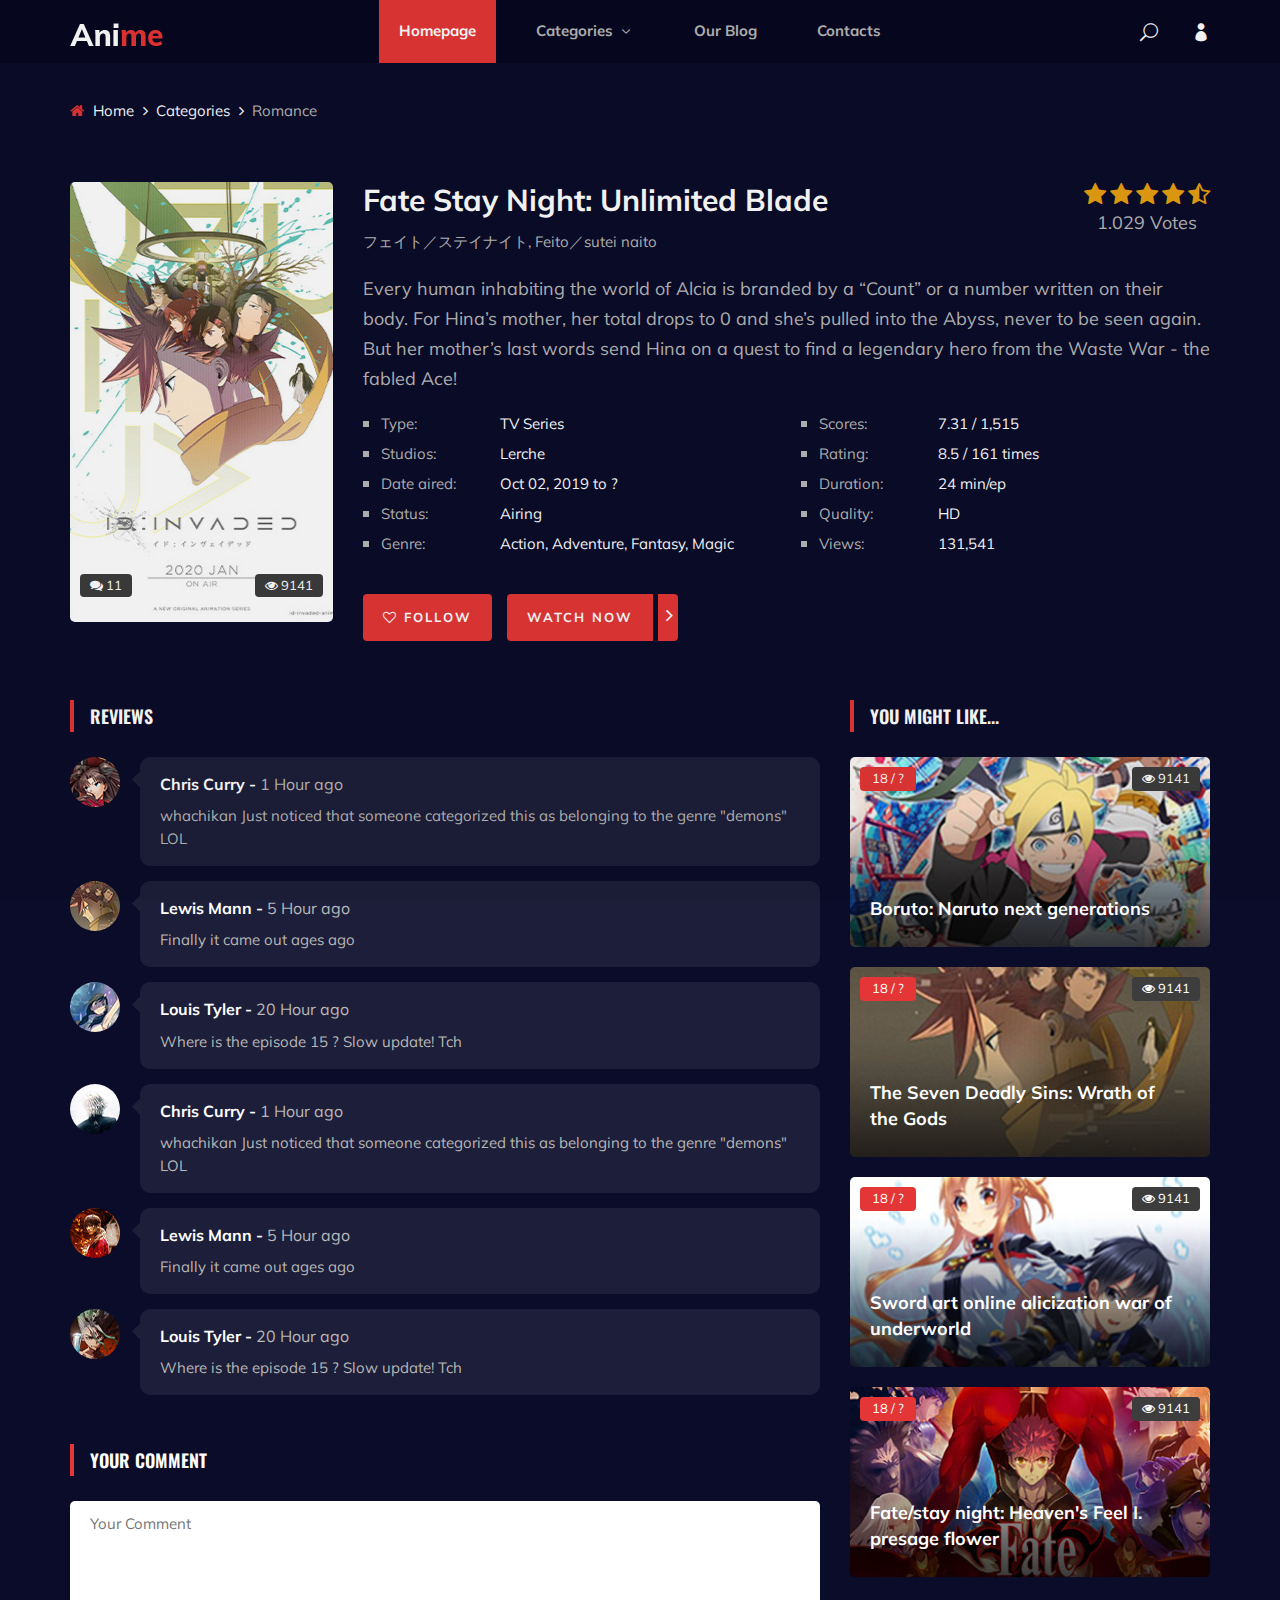
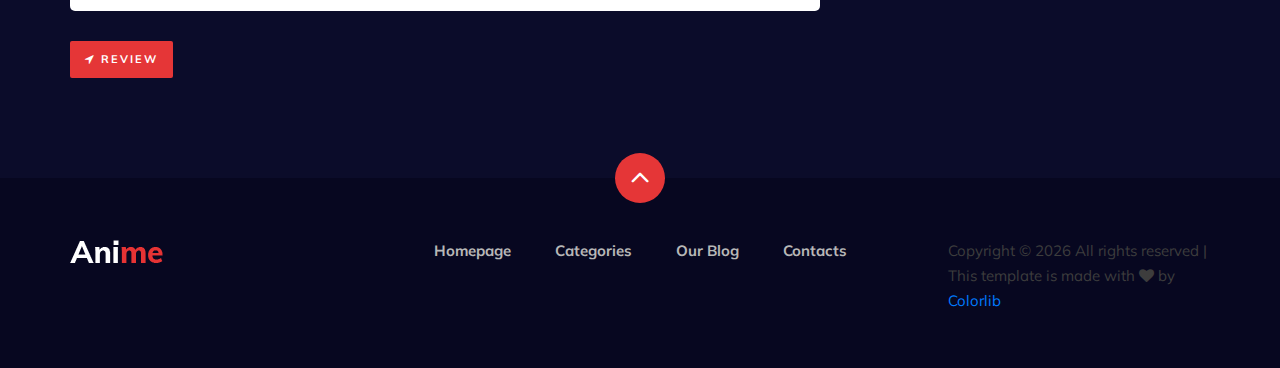
==== anime-details.html @ e6ffcf20 "init" ====
<!DOCTYPE html>
<html lang="fr - FR">

<head>
    <meta charset="UTF-8">
    <meta name="description" content="Anime Template">
    <meta name="keywords" content="Anime, unica, creative, html">
    <meta name="viewport" content="width=device-width, initial-scale=1.0">
    <meta http-equiv="X-UA-Compatible" content="ie=edge">
    <title>Anime | Template</title>

    <!-- Google Font -->
    <link href="https://fonts.googleapis.com/css2?family=Oswald:wght@300;400;500;600;700&display=swap" rel="stylesheet">
    <link href="https://fonts.googleapis.com/css2?family=Mulish:wght@300;400;500;600;700;800;900&display=swap" rel="stylesheet">

    <!-- Css Styles -->
    <link rel="stylesheet" href="css/bootstrap.min.css" type="text/css">
    <link rel="stylesheet" href="css/font-awesome.min.css" type="text/css">
    <link rel="stylesheet" href="css/elegant-icons.css" type="text/css">
    <link rel="stylesheet" href="css/plyr.css" type="text/css">
    <link rel="stylesheet" href="css/nice-select.css" type="text/css">
    <link rel="stylesheet" href="css/owl.carousel.min.css" type="text/css">
    <link rel="stylesheet" href="css/slicknav.min.css" type="text/css">
    <link rel="stylesheet" href="css/style.css" type="text/css">
</head>

<body>
    <!-- Page Preloder -->
    <div id="preloder">
        <div class="loader"></div>
    </div>

    <!-- Header Section Begin -->
    <header class="header">
        <div class="container">
            <div class="row">
                <div class="col-lg-2">
                    <div class="header__logo">
                        <a href="./index.html">
                            <img src="img/logo.png" alt="">
                        </a>
                    </div>
                </div>
                <div class="col-lg-8">
                    <div class="header__nav">
                        <nav class="header__menu mobile-menu">
                            <ul>
                                <li class="active"><a href="./index.html">Homepage</a></li>
                                <li><a href="./categories.html">Categories <span class="arrow_carrot-down"></span></a>
                                    <ul class="dropdown">
                                        <li><a href="./categories.html">Categories</a></li>
                                        <li><a href="./anime-details.html">Anime Details</a></li>
                                        <li><a href="./anime-watching.html">Anime Watching</a></li>
                                        <li><a href="./blog-details.html">Blog Details</a></li>
                                        <li><a href="./signup.html">Sign Up</a></li>
                                        <li><a href="./login.html">Login</a></li>
                                    </ul>
                                </li>
                                <li><a href="./blog.html">Our Blog</a></li>
                                <li><a href="#">Contacts</a></li>
                            </ul>
                        </nav>
                    </div>
                </div>
                <div class="col-lg-2">
                    <div class="header__right">
                        <a href="#" class="search-switch"><span class="icon_search"></span></a>
                        <a href="./login.html"><span class="icon_profile"></span></a>
                    </div>
                </div>
            </div>
            <div id="mobile-menu-wrap"></div>
        </div>
    </header>
    <!-- Header End -->

    <!-- Breadcrumb Begin -->
    <div class="breadcrumb-option">
        <div class="container">
            <div class="row">
                <div class="col-lg-12">
                    <div class="breadcrumb__links">
                        <a href="./index.html"><i class="fa fa-home"></i> Home</a>
                        <a href="./categories.html">Categories</a>
                        <span>Romance</span>
                    </div>
                </div>
            </div>
        </div>
    </div>
    <!-- Breadcrumb End -->

    <!-- Anime Section Begin -->
    <section class="anime-details spad">
        <div class="container">
            <div class="anime__details__content">
                <div class="row">
                    <div class="col-lg-3">
                        <div class="anime__details__pic set-bg" data-setbg="img/anime/details-pic.jpg">
                            <div class="comment"><i class="fa fa-comments"></i> 11</div>
                            <div class="view"><i class="fa fa-eye"></i> 9141</div>
                        </div>
                    </div>
                    <div class="col-lg-9">
                        <div class="anime__details__text">
                            <div class="anime__details__title">
                                <h3>Fate Stay Night: Unlimited Blade</h3>
                                <span>フェイト／ステイナイト, Feito／sutei naito</span>
                            </div>
                            <div class="anime__details__rating">
                                <div class="rating">
                                    <a href="#"><i class="fa fa-star"></i></a>
                                    <a href="#"><i class="fa fa-star"></i></a>
                                    <a href="#"><i class="fa fa-star"></i></a>
                                    <a href="#"><i class="fa fa-star"></i></a>
                                    <a href="#"><i class="fa fa-star-half-o"></i></a>
                                </div>
                                <span>1.029 Votes</span>
                            </div>
                            <p>Every human inhabiting the world of Alcia is branded by a “Count” or a number written on their body. For Hina’s mother, her total drops to 0 and she’s pulled into the Abyss, never to be seen again. But her mother’s last words
                                send Hina on a quest to find a legendary hero from the Waste War - the fabled Ace!</p>
                            <div class="anime__details__widget">
                                <div class="row">
                                    <div class="col-lg-6 col-md-6">
                                        <ul>
                                            <li><span>Type:</span> TV Series</li>
                                            <li><span>Studios:</span> Lerche</li>
                                            <li><span>Date aired:</span> Oct 02, 2019 to ?</li>
                                            <li><span>Status:</span> Airing</li>
                                            <li><span>Genre:</span> Action, Adventure, Fantasy, Magic</li>
                                        </ul>
                                    </div>
                                    <div class="col-lg-6 col-md-6">
                                        <ul>
                                            <li><span>Scores:</span> 7.31 / 1,515</li>
                                            <li><span>Rating:</span> 8.5 / 161 times</li>
                                            <li><span>Duration:</span> 24 min/ep</li>
                                            <li><span>Quality:</span> HD</li>
                                            <li><span>Views:</span> 131,541</li>
                                        </ul>
                                    </div>
                                </div>
                            </div>
                            <div class="anime__details__btn">
                                <a href="#" class="follow-btn"><i class="fa fa-heart-o"></i> Follow</a>
                                <a href="#" class="watch-btn"><span>Watch Now</span> <i
                                    class="fa fa-angle-right"></i></a>
                            </div>
                        </div>
                    </div>
                </div>
            </div>
            <div class="row">
                <div class="col-lg-8 col-md-8">
                    <div class="anime__details__review">
                        <div class="section-title">
                            <h5>Reviews</h5>
                        </div>
                        <div class="anime__review__item">
                            <div class="anime__review__item__pic">
                                <img src="img/anime/review-1.jpg" alt="">
                            </div>
                            <div class="anime__review__item__text">
                                <h6>Chris Curry - <span>1 Hour ago</span></h6>
                                <p>whachikan Just noticed that someone categorized this as belonging to the genre "demons" LOL</p>
                            </div>
                        </div>
                        <div class="anime__review__item">
                            <div class="anime__review__item__pic">
                                <img src="img/anime/review-2.jpg" alt="">
                            </div>
                            <div class="anime__review__item__text">
                                <h6>Lewis Mann - <span>5 Hour ago</span></h6>
                                <p>Finally it came out ages ago</p>
                            </div>
                        </div>
                        <div class="anime__review__item">
                            <div class="anime__review__item__pic">
                                <img src="img/anime/review-3.jpg" alt="">
                            </div>
                            <div class="anime__review__item__text">
                                <h6>Louis Tyler - <span>20 Hour ago</span></h6>
                                <p>Where is the episode 15 ? Slow update! Tch</p>
                            </div>
                        </div>
                        <div class="anime__review__item">
                            <div class="anime__review__item__pic">
                                <img src="img/anime/review-4.jpg" alt="">
                            </div>
                            <div class="anime__review__item__text">
                                <h6>Chris Curry - <span>1 Hour ago</span></h6>
                                <p>whachikan Just noticed that someone categorized this as belonging to the genre "demons" LOL</p>
                            </div>
                        </div>
                        <div class="anime__review__item">
                            <div class="anime__review__item__pic">
                                <img src="img/anime/review-5.jpg" alt="">
                            </div>
                            <div class="anime__review__item__text">
                                <h6>Lewis Mann - <span>5 Hour ago</span></h6>
                                <p>Finally it came out ages ago</p>
                            </div>
                        </div>
                        <div class="anime__review__item">
                            <div class="anime__review__item__pic">
                                <img src="img/anime/review-6.jpg" alt="">
                            </div>
                            <div class="anime__review__item__text">
                                <h6>Louis Tyler - <span>20 Hour ago</span></h6>
                                <p>Where is the episode 15 ? Slow update! Tch</p>
                            </div>
                        </div>
                    </div>
                    <div class="anime__details__form">
                        <div class="section-title">
                            <h5>Your Comment</h5>
                        </div>
                        <form action="#">
                            <textarea placeholder="Your Comment"></textarea>
                            <button type="submit"><i class="fa fa-location-arrow"></i> Review</button>
                        </form>
                    </div>
                </div>
                <div class="col-lg-4 col-md-4">
                    <div class="anime__details__sidebar">
                        <div class="section-title">
                            <h5>you might like...</h5>
                        </div>
                        <div class="product__sidebar__view__item set-bg" data-setbg="img/sidebar/tv-1.jpg">
                            <div class="ep">18 / ?</div>
                            <div class="view"><i class="fa fa-eye"></i> 9141</div>
                            <h5><a href="#">Boruto: Naruto next generations</a></h5>
                        </div>
                        <div class="product__sidebar__view__item set-bg" data-setbg="img/sidebar/tv-2.jpg">
                            <div class="ep">18 / ?</div>
                            <div class="view"><i class="fa fa-eye"></i> 9141</div>
                            <h5><a href="#">The Seven Deadly Sins: Wrath of the Gods</a></h5>
                        </div>
                        <div class="product__sidebar__view__item set-bg" data-setbg="img/sidebar/tv-3.jpg">
                            <div class="ep">18 / ?</div>
                            <div class="view"><i class="fa fa-eye"></i> 9141</div>
                            <h5><a href="#">Sword art online alicization war of underworld</a></h5>
                        </div>
                        <div class="product__sidebar__view__item set-bg" data-setbg="img/sidebar/tv-4.jpg">
                            <div class="ep">18 / ?</div>
                            <div class="view"><i class="fa fa-eye"></i> 9141</div>
                            <h5><a href="#">Fate/stay night: Heaven's Feel I. presage flower</a></h5>
                        </div>
                    </div>
                </div>
            </div>
        </div>
    </section>
    <!-- Anime Section End -->

    <!-- Footer Section Begin -->
    <footer class="footer">
        <div class="page-up">
            <a href="#" id="scrollToTopButton"><span class="arrow_carrot-up"></span></a>
        </div>
        <div class="container">
            <div class="row">
                <div class="col-lg-3">
                    <div class="footer__logo">
                        <a href="./index.html"><img src="img/logo.png" alt=""></a>
                    </div>
                </div>
                <div class="col-lg-6">
                    <div class="footer__nav">
                        <ul>
                            <li class="active"><a href="./index.html">Homepage</a></li>
                            <li><a href="./categories.html">Categories</a></li>
                            <li><a href="./blog.html">Our Blog</a></li>
                            <li><a href="#">Contacts</a></li>
                        </ul>
                    </div>
                </div>
                <div class="col-lg-3">
                    <p>
                        <!-- Link back to Colorlib can't be removed. Template is licensed under CC BY 3.0. -->
                        Copyright &copy;
                        <script>
                            document.write(new Date().getFullYear());
                        </script> All rights reserved | This template is made with <i class="fa fa-heart" aria-hidden="true"></i> by <a href="https://colorlib.com" target="_blank">Colorlib</a>
                        <!-- Link back to Colorlib can't be removed. Template is licensed under CC BY 3.0. -->
                    </p>

                </div>
            </div>
        </div>
    </footer>
    <!-- Footer Section End -->

    <!-- Search model Begin -->
    <div class="search-model">
        <div class="h-100 d-flex align-items-center justify-content-center">
            <div class="search-close-switch"><i class="icon_close"></i></div>
            <form class="search-model-form">
                <input type="text" id="search-input" placeholder="Search here.....">
            </form>
        </div>
    </div>
    <!-- Search model end -->

    <!-- Js Plugins -->
    <script src="js/jquery-3.3.1.min.js"></script>
    <script src="js/bootstrap.min.js"></script>
    <script src="js/player.js"></script>
    <script src="js/jquery.nice-select.min.js"></script>
    <script src="js/mixitup.min.js"></script>
    <script src="js/jquery.slicknav.js"></script>
    <script src="js/owl.carousel.min.js"></script>
    <script src="js/main.js"></script>

</body>

</html>
---- css/elegant-icons.css ----
@font-face {
	font-family: 'ElegantIcons';
	src:url('../fonts/ElegantIcons.eot');
	src:url('../fonts/ElegantIcons.eot?#iefix') format('embedded-opentype'),
		url('../fonts/ElegantIcons.woff') format('woff'),
		url('../fonts/ElegantIcons.ttf') format('truetype'),
		url('../fonts/ElegantIcons.svg#ElegantIcons') format('svg');
	font-weight: normal;
	font-style: normal;
}

/* Use the following CSS code if you want to use data attributes for inserting your icons */
[data-icon]:before {
	font-family: 'ElegantIcons';
	content: attr(data-icon);
	speak: none;
	font-weight: normal;
	font-variant: normal;
	text-transform: none;
	line-height: 1;
	-webkit-font-smoothing: antialiased;
	-moz-osx-font-smoothing: grayscale;
}

/* Use the following CSS code if you want to have a class per icon */
/*
Instead of a list of all class selectors,
you can use the generic selector below, but it's slower:
[class*="your-class-prefix"] {
*/
.arrow_up, .arrow_down, .arrow_left, .arrow_right, .arrow_left-up, .arrow_right-up, .arrow_right-down, .arrow_left-down, .arrow-up-down, .arrow_up-down_alt, .arrow_left-right_alt, .arrow_left-right, .arrow_expand_alt2, .arrow_expand_alt, .arrow_condense, .arrow_expand, .arrow_move, .arrow_carrot-up, .arrow_carrot-down, .arrow_carrot-left, .arrow_carrot-right, .arrow_carrot-2up, .arrow_carrot-2down, .arrow_carrot-2left, .arrow_carrot-2right, .arrow_carrot-up_alt2, .arrow_carrot-down_alt2, .arrow_carrot-left_alt2, .arrow_carrot-right_alt2, .arrow_carrot-2up_alt2, .arrow_carrot-2down_alt2, .arrow_carrot-2left_alt2, .arrow_carrot-2right_alt2, .arrow_triangle-up, .arrow_triangle-down, .arrow_triangle-left, .arrow_triangle-right, .arrow_triangle-up_alt2, .arrow_triangle-down_alt2, .arrow_triangle-left_alt2, .arrow_triangle-right_alt2, .arrow_back, .icon_minus-06, .icon_plus, .icon_close, .icon_check, .icon_minus_alt2, .icon_plus_alt2, .icon_close_alt2, .icon_check_alt2, .icon_zoom-out_alt, .icon_zoom-in_alt, .icon_search, .icon_box-empty, .icon_box-selected, .icon_minus-box, .icon_plus-box, .icon_box-checked, .icon_circle-empty, .icon_circle-slelected, .icon_stop_alt2, .icon_stop, .icon_pause_alt2, .icon_pause, .icon_menu, .icon_menu-square_alt2, .icon_menu-circle_alt2, .icon_ul, .icon_ol, .icon_adjust-horiz, .icon_adjust-vert, .icon_document_alt, .icon_documents_alt, .icon_pencil, .icon_pencil-edit_alt, .icon_pencil-edit, .icon_folder-alt, .icon_folder-open_alt, .icon_folder-add_alt, .icon_info_alt, .icon_error-oct_alt, .icon_error-circle_alt, .icon_error-triangle_alt, .icon_question_alt2, .icon_question, .icon_comment_alt, .icon_chat_alt, .icon_vol-mute_alt, .icon_volume-low_alt, .icon_volume-high_alt, .icon_quotations, .icon_quotations_alt2, .icon_clock_alt, .icon_lock_alt, .icon_lock-open_alt, .icon_key_alt, .icon_cloud_alt, .icon_cloud-upload_alt, .icon_cloud-download_alt, .icon_image, .icon_images, .icon_lightbulb_alt, .icon_gift_alt, .icon_house_alt, .icon_genius, .icon_mobile, .icon_tablet, .icon_laptop, .icon_desktop, .icon_camera_alt, .icon_mail_alt, .icon_cone_alt, .icon_ribbon_alt, .icon_bag_alt, .icon_creditcard, .icon_cart_alt, .icon_paperclip, .icon_tag_alt, .icon_tags_alt, .icon_trash_alt, .icon_cursor_alt, .icon_mic_alt, .icon_compass_alt, .icon_pin_alt, .icon_pushpin_alt, .icon_map_alt, .icon_drawer_alt, .icon_toolbox_alt, .icon_book_alt, .icon_calendar, .icon_film, .icon_table, .icon_contacts_alt, .icon_headphones, .icon_lifesaver, .icon_piechart, .icon_refresh, .icon_link_alt, .icon_link, .icon_loading, .icon_blocked, .icon_archive_alt, .icon_heart_alt, .icon_star_alt, .icon_star-half_alt, .icon_star, .icon_star-half, .icon_tools, .icon_tool, .icon_cog, .icon_cogs, .arrow_up_alt, .arrow_down_alt, .arrow_left_alt, .arrow_right_alt, .arrow_left-up_alt, .arrow_right-up_alt, .arrow_right-down_alt, .arrow_left-down_alt, .arrow_condense_alt, .arrow_expand_alt3, .arrow_carrot_up_alt, .arrow_carrot-down_alt, .arrow_carrot-left_alt, .arrow_carrot-right_alt, .arrow_carrot-2up_alt, .arrow_carrot-2dwnn_alt, .arrow_carrot-2left_alt, .arrow_carrot-2right_alt, .arrow_triangle-up_alt, .arrow_triangle-down_alt, .arrow_triangle-left_alt, .arrow_triangle-right_alt, .icon_minus_alt, .icon_plus_alt, .icon_close_alt, .icon_check_alt, .icon_zoom-out, .icon_zoom-in, .icon_stop_alt, .icon_menu-square_alt, .icon_menu-circle_alt, .icon_document, .icon_documents, .icon_pencil_alt, .icon_folder, .icon_folder-open, .icon_folder-add, .icon_folder_upload, .icon_folder_download, .icon_info, .icon_error-circle, .icon_error-oct, .icon_error-triangle, .icon_question_alt, .icon_comment, .icon_chat, .icon_vol-mute, .icon_volume-low, .icon_volume-high, .icon_quotations_alt, .icon_clock, .icon_lock, .icon_lock-open, .icon_key, .icon_cloud, .icon_cloud-upload, .icon_cloud-download, .icon_lightbulb, .icon_gift, .icon_house, .icon_camera, .icon_mail, .icon_cone, .icon_ribbon, .icon_bag, .icon_cart, .icon_tag, .icon_tags, .icon_trash, .icon_cursor, .icon_mic, .icon_compass, .icon_pin, .icon_pushpin, .icon_map, .icon_drawer, .icon_toolbox, .icon_book, .icon_contacts, .icon_archive, .icon_heart, .icon_profile, .icon_group, .icon_grid-2x2, .icon_grid-3x3, .icon_music, .icon_pause_alt, .icon_phone, .icon_upload, .icon_download, .social_facebook, .social_twitter, .social_pinterest, .social_googleplus, .social_tumblr, .social_tumbleupon, .social_wordpress, .social_instagram, .social_dribbble, .social_vimeo, .social_linkedin, .social_rss, .social_deviantart, .social_share, .social_myspace, .social_skype, .social_youtube, .social_picassa, .social_googledrive, .social_flickr, .social_blogger, .social_spotify, .social_delicious, .social_facebook_circle, .social_twitter_circle, .social_pinterest_circle, .social_googleplus_circle, .social_tumblr_circle, .social_stumbleupon_circle, .social_wordpress_circle, .social_instagram_circle, .social_dribbble_circle, .social_vimeo_circle, .social_linkedin_circle, .social_rss_circle, .social_deviantart_circle, .social_share_circle, .social_myspace_circle, .social_skype_circle, .social_youtube_circle, .social_picassa_circle, .social_googledrive_alt2, .social_flickr_circle, .social_blogger_circle, .social_spotify_circle, .social_delicious_circle, .social_facebook_square, .social_twitter_square, .social_pinterest_square, .social_googleplus_square, .social_tumblr_square, .social_stumbleupon_square, .social_wordpress_square, .social_instagram_square, .social_dribbble_square, .social_vimeo_square, .social_linkedin_square, .social_rss_square, .social_deviantart_square, .social_share_square, .social_myspace_square, .social_skype_square, .social_youtube_square, .social_picassa_square, .social_googledrive_square, .social_flickr_square, .social_blogger_square, .social_spotify_square, .social_delicious_square, .icon_printer, .icon_calulator, .icon_building, .icon_floppy, .icon_drive, .icon_search-2, .icon_id, .icon_id-2, .icon_puzzle, .icon_like, .icon_dislike, .icon_mug, .icon_currency, .icon_wallet, .icon_pens, .icon_easel, .icon_flowchart, .icon_datareport, .icon_briefcase, .icon_shield, .icon_percent, .icon_globe, .icon_globe-2, .icon_target, .icon_hourglass, .icon_balance, .icon_rook, .icon_printer-alt, .icon_calculator_alt, .icon_building_alt, .icon_floppy_alt, .icon_drive_alt, .icon_search_alt, .icon_id_alt, .icon_id-2_alt, .icon_puzzle_alt, .icon_like_alt, .icon_dislike_alt, .icon_mug_alt, .icon_currency_alt, .icon_wallet_alt, .icon_pens_alt, .icon_easel_alt, .icon_flowchart_alt, .icon_datareport_alt, .icon_briefcase_alt, .icon_shield_alt, .icon_percent_alt, .icon_globe_alt, .icon_clipboard {
	font-family: 'ElegantIcons';
	speak: none;
	font-style: normal;
	font-weight: normal;
	font-variant: normal;
	text-transform: none;
	line-height: 1;
	-webkit-font-smoothing: antialiased;
}
.arrow_up:before {
	content: "\21";
}
.arrow_down:before {
	content: "\22";
}
.arrow_left:before {
	content: "\23";
}
.arrow_right:before {
	content: "\24";
}
.arrow_left-up:before {
	content: "\25";
}
.arrow_right-up:before {
	content: "\26";
}
.arrow_right-down:before {
	content: "\27";
}
.arrow_left-down:before {
	content: "\28";
}
.arrow-up-down:before {
	content: "\29";
}
.arrow_up-down_alt:before {
	content: "\2a";
}
.arrow_left-right_alt:before {
	content: "\2b";
}
.arrow_left-right:before {
	content: "\2c";
}
.arrow_expand_alt2:before {
	content: "\2d";
}
.arrow_expand_alt:before {
	content: "\2e";
}
.arrow_condense:before {
	content: "\2f";
}
.arrow_expand:before {
	content: "\30";
}
.arrow_move:before {
	content: "\31";
}
.arrow_carrot-up:before {
	content: "\32";
}
.arrow_carrot-down:before {
	content: "\33";
}
.arrow_carrot-left:before {
	content: "\34";
}
.arrow_carrot-right:before {
	content: "\35";
}
.arrow_carrot-2up:before {
	content: "\36";
}
.arrow_carrot-2down:before {
	content: "\37";
}
.arrow_carrot-2left:before {
	content: "\38";
}
.arrow_carrot-2right:before {
	content: "\39";
}
.arrow_carrot-up_alt2:before {
	content: "\3a";
}
.arrow_carrot-down_alt2:before {
	content: "\3b";
}
.arrow_carrot-left_alt2:before {
	content: "\3c";
}
.arrow_carrot-right_alt2:before {
	content: "\3d";
}
.arrow_carrot-2up_alt2:before {
	content: "\3e";
}
.arrow_carrot-2down_alt2:before {
	content: "\3f";
}
.arrow_carrot-2left_alt2:before {
	content: "\40";
}
.arrow_carrot-2right_alt2:before {
	content: "\41";
}
.arrow_triangle-up:before {
	content: "\42";
}
.arrow_triangle-down:before {
	content: "\43";
}
.arrow_triangle-left:before {
	content: "\44";
}
.arrow_triangle-right:before {
	content: "\45";
}
.arrow_triangle-up_alt2:before {
	content: "\46";
}
.arrow_triangle-down_alt2:before {
	content: "\47";
}
.arrow_triangle-left_alt2:before {
	content: "\48";
}
.arrow_triangle-right_alt2:before {
	content: "\49";
}
.arrow_back:before {
	content: "\4a";
}
.icon_minus-06:before {
	content: "\4b";
}
.icon_plus:before {
	content: "\4c";
}
.icon_close:before {
	content: "\4d";
}
.icon_check:before {
	content: "\4e";
}
.icon_minus_alt2:before {
	content: "\4f";
}
.icon_plus_alt2:before {
	content: "\50";
}
.icon_close_alt2:before {
	content: "\51";
}
.icon_check_alt2:before {
	content: "\52";
}
.icon_zoom-out_alt:before {
	content: "\53";
}
.icon_zoom-in_alt:before {
	content: "\54";
}
.icon_search:before {
	content: "\55";
}
.icon_box-empty:before {
	content: "\56";
}
.icon_box-selected:before {
	content: "\57";
}
.icon_minus-box:before {
	content: "\58";
}
.icon_plus-box:before {
	content: "\59";
}
.icon_box-checked:before {
	content: "\5a";
}
.icon_circle-empty:before {
	content: "\5b";
}
.icon_circle-slelected:before {
	content: "\5c";
}
.icon_stop_alt2:before {
	content: "\5d";
}
.icon_stop:before {
	content: "\5e";
}
.icon_pause_alt2:before {
	content: "\5f";
}
.icon_pause:before {
	content: "\60";
}
.icon_menu:before {
	content: "\61";
}
.icon_menu-square_alt2:before {
	content: "\62";
}
.icon_menu-circle_alt2:before {
	content: "\63";
}
.icon_ul:before {
	content: "\64";
}
.icon_ol:before {
	content: "\65";
}
.icon_adjust-horiz:before {
	content: "\66";
}
.icon_adjust-vert:before {
	content: "\67";
}
.icon_document_alt:before {
	content: "\68";
}
.icon_documents_alt:before {
	content: "\69";
}
.icon_pencil:before {
	content: "\6a";
}
.icon_pencil-edit_alt:before {
	content: "\6b";
}
.icon_pencil-edit:before {
	content: "\6c";
}
.icon_folder-alt:before {
	content: "\6d";
}
.icon_folder-open_alt:before {
	content: "\6e";
}
.icon_folder-add_alt:before {
	content: "\6f";
}
.icon_info_alt:before {
	content: "\70";
}
.icon_error-oct_alt:before {
	content: "\71";
}
.icon_error-circle_alt:before {
	content: "\72";
}
.icon_error-triangle_alt:before {
	content: "\73";
}
.icon_question_alt2:before {
	content: "\74";
}
.icon_question:before {
	content: "\75";
}
.icon_comment_alt:before {
	content: "\76";
}
.icon_chat_alt:before {
	content: "\77";
}
.icon_vol-mute_alt:before {
	content: "\78";
}
.icon_volume-low_alt:before {
	content: "\79";
}
.icon_volume-high_alt:before {
	content: "\7a";
}
.icon_quotations:before {
	content: "\7b";
}
.icon_quotations_alt2:before {
	content: "\7c";
}
.icon_clock_alt:before {
	content: "\7d";
}
.icon_lock_alt:before {
	content: "\7e";
}
.icon_lock-open_alt:before {
	content: "\e000";
}
.icon_key_alt:before {
	content: "\e001";
}
.icon_cloud_alt:before {
	content: "\e002";
}
.icon_cloud-upload_alt:before {
	content: "\e003";
}
.icon_cloud-download_alt:before {
	content: "\e004";
}
.icon_image:before {
	content: "\e005";
}
.icon_images:before {
	content: "\e006";
}
.icon_lightbulb_alt:before {
	content: "\e007";
}
.icon_gift_alt:before {
	content: "\e008";
}
.icon_house_alt:before {
	content: "\e009";
}
.icon_genius:before {
	content: "\e00a";
}
.icon_mobile:before {
	content: "\e00b";
}
.icon_tablet:before {
	content: "\e00c";
}
.icon_laptop:before {
	content: "\e00d";
}
.icon_desktop:before {
	content: "\e00e";
}
.icon_camera_alt:before {
	content: "\e00f";
}
.icon_mail_alt:before {
	content: "\e010";
}
.icon_cone_alt:before {
	content: "\e011";
}
.icon_ribbon_alt:before {
	content: "\e012";
}
.icon_bag_alt:before {
	content: "\e013";
}
.icon_creditcard:before {
	content: "\e014";
}
.icon_cart_alt:before {
	content: "\e015";
}
.icon_paperclip:before {
	content: "\e016";
}
.icon_tag_alt:before {
	content: "\e017";
}
.icon_tags_alt:before {
	content: "\e018";
}
.icon_trash_alt:before {
	content: "\e019";
}
.icon_cursor_alt:before {
	content: "\e01a";
}
.icon_mic_alt:before {
	content: "\e01b";
}
.icon_compass_alt:before {
	content: "\e01c";
}
.icon_pin_alt:before {
	content: "\e01d";
}
.icon_pushpin_alt:before {
	content: "\e01e";
}
.icon_map_alt:before {
	content: "\e01f";
}
.icon_drawer_alt:before {
	content: "\e020";
}
.icon_toolbox_alt:before {
	content: "\e021";
}
.icon_book_alt:before {
	content: "\e022";
}
.icon_calendar:before {
	content: "\e023";
}
.icon_film:before {
	content: "\e024";
}
.icon_table:before {
	content: "\e025";
}
.icon_contacts_alt:before {
	content: "\e026";
}
.icon_headphones:before {
	content: "\e027";
}
.icon_lifesaver:before {
	content: "\e028";
}
.icon_piechart:before {
	content: "\e029";
}
.icon_refresh:before {
	content: "\e02a";
}
.icon_link_alt:before {
	content: "\e02b";
}
.icon_link:before {
	content: "\e02c";
}
.icon_loading:before {
	content: "\e02d";
}
.icon_blocked:before {
	content: "\e02e";
}
.icon_archive_alt:before {
	content: "\e02f";
}
.icon_heart_alt:before {
	content: "\e030";
}
.icon_star_alt:before {
	content: "\e031";
}
.icon_star-half_alt:before {
	content: "\e032";
}
.icon_star:before {
	content: "\e033";
}
.icon_star-half:before {
	content: "\e034";
}
.icon_tools:before {
	content: "\e035";
}
.icon_tool:before {
	content: "\e036";
}
.icon_cog:before {
	content: "\e037";
}
.icon_cogs:before {
	content: "\e038";
}
.arrow_up_alt:before {
	content: "\e039";
}
.arrow_down_alt:before {
	content: "\e03a";
}
.arrow_left_alt:before {
	content: "\e03b";
}
.arrow_right_alt:before {
	content: "\e03c";
}
.arrow_left-up_alt:before {
	content: "\e03d";
}
.arrow_right-up_alt:before {
	content: "\e03e";
}
.arrow_right-down_alt:before {
	content: "\e03f";
}
.arrow_left-down_alt:before {
	content: "\e040";
}
.arrow_condense_alt:before {
	content: "\e041";
}
.arrow_expand_alt3:before {
	content: "\e042";
}
.arrow_carrot_up_alt:before {
	content: "\e043";
}
.arrow_carrot-down_alt:before {
	content: "\e044";
}
.arrow_carrot-left_alt:before {
	content: "\e045";
}
.arrow_carrot-right_alt:before {
	content: "\e046";
}
.arrow_carrot-2up_alt:before {
	content: "\e047";
}
.arrow_carrot-2dwnn_alt:before {
	content: "\e048";
}
.arrow_carrot-2left_alt:before {
	content: "\e049";
}
.arrow_carrot-2right_alt:before {
	content: "\e04a";
}
.arrow_triangle-up_alt:before {
	content: "\e04b";
}
.arrow_triangle-down_alt:before {
	content: "\e04c";
}
.arrow_triangle-left_alt:before {
	content: "\e04d";
}
.arrow_triangle-right_alt:before {
	content: "\e04e";
}
.icon_minus_alt:before {
	content: "\e04f";
}
.icon_plus_alt:before {
	content: "\e050";
}
.icon_close_alt:before {
	content: "\e051";
}
.icon_check_alt:before {
	content: "\e052";
}
.icon_zoom-out:before {
	content: "\e053";
}
.icon_zoom-in:before {
	content: "\e054";
}
.icon_stop_alt:before {
	content: "\e055";
}
.icon_menu-square_alt:before {
	content: "\e056";
}
.icon_menu-circle_alt:before {
	content: "\e057";
}
.icon_document:before {
	content: "\e058";
}
.icon_documents:before {
	content: "\e059";
}
.icon_pencil_alt:before {
	content: "\e05a";
}
.icon_folder:before {
	content: "\e05b";
}
.icon_folder-open:before {
	content: "\e05c";
}
.icon_folder-add:before {
	content: "\e05d";
}
.icon_folder_upload:before {
	content: "\e05e";
}
.icon_folder_download:before {
	content: "\e05f";
}
.icon_info:before {
	content: "\e060";
}
.icon_error-circle:before {
	content: "\e061";
}
.icon_error-oct:before {
	content: "\e062";
}
.icon_error-triangle:before {
	content: "\e063";
}
.icon_question_alt:before {
	content: "\e064";
}
.icon_comment:before {
	content: "\e065";
}
.icon_chat:before {
	content: "\e066";
}
.icon_vol-mute:before {
	content: "\e067";
}
.icon_volume-low:before {
	content: "\e068";
}
.icon_volume-high:before {
	content: "\e069";
}
.icon_quotations_alt:before {
	content: "\e06a";
}
.icon_clock:before {
	content: "\e06b";
}
.icon_lock:before {
	content: "\e06c";
}
.icon_lock-open:before {
	content: "\e06d";
}
.icon_key:before {
	content: "\e06e";
}
.icon_cloud:before {
	content: "\e06f";
}
.icon_cloud-upload:before {
	content: "\e070";
}
.icon_cloud-download:before {
	content: "\e071";
}
.icon_lightbulb:before {
	content: "\e072";
}
.icon_gift:before {
	content: "\e073";
}
.icon_house:before {
	content: "\e074";
}
.icon_camera:before {
	content: "\e075";
}
.icon_mail:before {
	content: "\e076";
}
.icon_cone:before {
	content: "\e077";
}
.icon_ribbon:before {
	content: "\e078";
}
.icon_bag:before {
	content: "\e079";
}
.icon_cart:before {
	content: "\e07a";
}
.icon_tag:before {
	content: "\e07b";
}
.icon_tags:before {
	content: "\e07c";
}
.icon_trash:before {
	content: "\e07d";
}
.icon_cursor:before {
	content: "\e07e";
}
.icon_mic:before {
	content: "\e07f";
}
.icon_compass:before {
	content: "\e080";
}
.icon_pin:before {
	content: "\e081";
}
.icon_pushpin:before {
	content: "\e082";
}
.icon_map:before {
	content: "\e083";
}
.icon_drawer:before {
	content: "\e084";
}
.icon_toolbox:before {
	content: "\e085";
}
.icon_book:before {
	content: "\e086";
}
.icon_contacts:before {
	content: "\e087";
}
.icon_archive:before {
	content: "\e088";
}
.icon_heart:before {
	content: "\e089";
}
.icon_profile:before {
	content: "\e08a";
}
.icon_group:before {
	content: "\e08b";
}
.icon_grid-2x2:before {
	content: "\e08c";
}
.icon_grid-3x3:before {
	content: "\e08d";
}
.icon_music:before {
	content: "\e08e";
}
.icon_pause_alt:before {
	content: "\e08f";
}
.icon_phone:before {
	content: "\e090";
}
.icon_upload:before {
	content: "\e091";
}
.icon_download:before {
	content: "\e092";
}
.social_facebook:before {
	content: "\e093";
}
.social_twitter:before {
	content: "\e094";
}
.social_pinterest:before {
	content: "\e095";
}
.social_googleplus:before {
	content: "\e096";
}
.social_tumblr:before {
	content: "\e097";
}
.social_tumbleupon:before {
	content: "\e098";
}
.social_wordpress:before {
	content: "\e099";
}
.social_instagram:before {
	content: "\e09a";
}
.social_dribbble:before {
	content: "\e09b";
}
.social_vimeo:before {
	content: "\e09c";
}
.social_linkedin:before {
	content: "\e09d";
}
.social_rss:before {
	content: "\e09e";
}
.social_deviantart:before {
	content: "\e09f";
}
.social_share:before {
	content: "\e0a0";
}
.social_myspace:before {
	content: "\e0a1";
}
.social_skype:before {
	content: "\e0a2";
}
.social_youtube:before {
	content: "\e0a3";
}
.social_picassa:before {
	content: "\e0a4";
}
.social_googledrive:before {
	content: "\e0a5";
}
.social_flickr:before {
	content: "\e0a6";
}
.social_blogger:before {
	content: "\e0a7";
}
.social_spotify:before {
	content: "\e0a8";
}
.social_delicious:before {
	content: "\e0a9";
}
.social_facebook_circle:before {
	content: "\e0aa";
}
.social_twitter_circle:before {
	content: "\e0ab";
}
.social_pinterest_circle:before {
	content: "\e0ac";
}
.social_googleplus_circle:before {
	content: "\e0ad";
}
.social_tumblr_circle:before {
	content: "\e0ae";
}
.social_stumbleupon_circle:before {
	content: "\e0af";
}
.social_wordpress_circle:before {
	content: "\e0b0";
}
.social_instagram_circle:before {
	content: "\e0b1";
}
.social_dribbble_circle:before {
	content: "\e0b2";
}
.social_vimeo_circle:before {
	content: "\e0b3";
}
.social_linkedin_circle:before {
	content: "\e0b4";
}
.social_rss_circle:before {
	content: "\e0b5";
}
.social_deviantart_circle:before {
	content: "\e0b6";
}
.social_share_circle:before {
	content: "\e0b7";
}
.social_myspace_circle:before {
	content: "\e0b8";
}
.social_skype_circle:before {
	content: "\e0b9";
}
.social_youtube_circle:before {
	content: "\e0ba";
}
.social_picassa_circle:before {
	content: "\e0bb";
}
.social_googledrive_alt2:before {
	content: "\e0bc";
}
.social_flickr_circle:before {
	content: "\e0bd";
}
.social_blogger_circle:before {
	content: "\e0be";
}
.social_spotify_circle:before {
	content: "\e0bf";
}
.social_delicious_circle:before {
	content: "\e0c0";
}
.social_facebook_square:before {
	content: "\e0c1";
}
.social_twitter_square:before {
	content: "\e0c2";
}
.social_pinterest_square:before {
	content: "\e0c3";
}
.social_googleplus_square:before {
	content: "\e0c4";
}
.social_tumblr_square:before {
	content: "\e0c5";
}
.social_stumbleupon_square:before {
	content: "\e0c6";
}
.social_wordpress_square:before {
	content: "\e0c7";
}
.social_instagram_square:before {
	content: "\e0c8";
}
.social_dribbble_square:before {
	content: "\e0c9";
}
.social_vimeo_square:before {
	content: "\e0ca";
}
.social_linkedin_square:before {
	content: "\e0cb";
}
.social_rss_square:before {
	content: "\e0cc";
}
.social_deviantart_square:before {
	content: "\e0cd";
}
.social_share_square:before {
	content: "\e0ce";
}
.social_myspace_square:before {
	content: "\e0cf";
}
.social_skype_square:before {
	content: "\e0d0";
}
.social_youtube_square:before {
	content: "\e0d1";
}
.social_picassa_square:before {
	content: "\e0d2";
}
.social_googledrive_square:before {
	content: "\e0d3";
}
.social_flickr_square:before {
	content: "\e0d4";
}
.social_blogger_square:before {
	content: "\e0d5";
}
.social_spotify_square:before {
	content: "\e0d6";
}
.social_delicious_square:before {
	content: "\e0d7";
}
.icon_printer:before {
	content: "\e103";
}
.icon_calulator:before {
	content: "\e0ee";
}
.icon_building:before {
	content: "\e0ef";
}
.icon_floppy:before {
	content: "\e0e8";
}
.icon_drive:before {
	content: "\e0ea";
}
.icon_search-2:before {
	content: "\e101";
}
.icon_id:before {
	content: "\e107";
}
.icon_id-2:before {
	content: "\e108";
}
.icon_puzzle:before {
	content: "\e102";
}
.icon_like:before {
	content: "\e106";
}
.icon_dislike:before {
	content: "\e0eb";
}
.icon_mug:before {
	content: "\e105";
}
.icon_currency:before {
	content: "\e0ed";
}
.icon_wallet:before {
	content: "\e100";
}
.icon_pens:before {
	content: "\e104";
}
.icon_easel:before {
	content: "\e0e9";
}
.icon_flowchart:before {
	content: "\e109";
}
.icon_datareport:before {
	content: "\e0ec";
}
.icon_briefcase:before {
	content: "\e0fe";
}
.icon_shield:before {
	content: "\e0f6";
}
.icon_percent:before {
	content: "\e0fb";
}
.icon_globe:before {
	content: "\e0e2";
}
.icon_globe-2:before {
	content: "\e0e3";
}
.icon_target:before {
	content: "\e0f5";
}
.icon_hourglass:before {
	content: "\e0e1";
}
.icon_balance:before {
	content: "\e0ff";
}
.icon_rook:before {
	content: "\e0f8";
}
.icon_printer-alt:before {
	content: "\e0fa";
}
.icon_calculator_alt:before {
	content: "\e0e7";
}
.icon_building_alt:before {
	content: "\e0fd";
}
.icon_floppy_alt:before {
	content: "\e0e4";
}
.icon_drive_alt:before {
	content: "\e0e5";
}
.icon_search_alt:before {
	content: "\e0f7";
}
.icon_id_alt:before {
	content: "\e0e0";
}
.icon_id-2_alt:before {
	content: "\e0fc";
}
.icon_puzzle_alt:before {
	content: "\e0f9";
}
.icon_like_alt:before {
	content: "\e0dd";
}
.icon_dislike_alt:before {
	content: "\e0f1";
}
.icon_mug_alt:before {
	content: "\e0dc";
}
.icon_currency_alt:before {
	content: "\e0f3";
}
.icon_wallet_alt:before {
	content: "\e0d8";
}
.icon_pens_alt:before {
	content: "\e0db";
}
.icon_easel_alt:before {
	content: "\e0f0";
}
.icon_flowchart_alt:before {
	content: "\e0df";
}
.icon_datareport_alt:before {
	content: "\e0f2";
}
.icon_briefcase_alt:before {
	content: "\e0f4";
}
.icon_shield_alt:before {
	content: "\e0d9";
}
.icon_percent_alt:before {
	content: "\e0da";
}
.icon_globe_alt:before {
	content: "\e0de";
}
.icon_clipboard:before {
	content: "\e0e6";
}


	.glyph {
		float: left;
		text-align: center;
		padding: .75em;
		margin: .4em 1.5em .75em 0;
		width: 6em;
text-shadow: none;
	}
        .glyph_big {
        font-size: 128px;
        color: #59c5dc;
        float: left;
        margin-right: 20px;
        }

        .glyph div { padding-bottom: 10px;}

	.glyph input {
		font-family: consolas, monospace;
		font-size: 12px;
		width: 100%;
		text-align: center;
		border: 0;
		box-shadow: 0 0 0 1px #ccc;
		padding: .2em;
                -moz-border-radius: 5px;
                -webkit-border-radius: 5px;
	}
	.centered {
		margin-left: auto;
		margin-right: auto;
	}
	.glyph .fs1 {
		font-size: 2em;
	}
---- css/plyr.css ----
@keyframes plyr-progress{to{background-position:25px 0;background-position:var(--plyr-progress-loading-size,25px) 0}}@keyframes plyr-popup{0%{opacity:.5;transform:translateY(10px)}to{opacity:1;transform:translateY(0)}}@keyframes plyr-fade-in{from{opacity:0}to{opacity:1}}.plyr{-moz-osx-font-smoothing:grayscale;-webkit-font-smoothing:antialiased;align-items:center;direction:ltr;display:flex;flex-direction:column;font-family:inherit;font-family:var(--plyr-font-family,inherit);font-variant-numeric:tabular-nums;font-weight:400;font-weight:var(--plyr-font-weight-regular,400);height:100%;line-height:1.7;line-height:var(--plyr-line-height,1.7);max-width:100%;min-width:200px;position:relative;text-shadow:none;transition:box-shadow .3s ease;z-index:0}.plyr audio,.plyr iframe,.plyr video{display:block;height:100%;width:100%}.plyr button{font:inherit;line-height:inherit;width:auto}.plyr:focus{outline:0}.plyr--full-ui{box-sizing:border-box}.plyr--full-ui *,.plyr--full-ui ::after,.plyr--full-ui ::before{box-sizing:inherit}.plyr--full-ui a,.plyr--full-ui button,.plyr--full-ui input,.plyr--full-ui label{touch-action:manipulation}.plyr__badge{background:#4a5464;background:var(--plyr-badge-background,#4a5464);border-radius:2px;border-radius:var(--plyr-badge-border-radius,2px);color:#fff;color:var(--plyr-badge-text-color,#fff);font-size:9px;font-size:var(--plyr-font-size-badge,9px);line-height:1;padding:3px 4px}.plyr--full-ui ::-webkit-media-text-track-container{display:none}.plyr__captions{animation:plyr-fade-in .3s ease;bottom:0;display:none;font-size:13px;font-size:var(--plyr-font-size-small,13px);left:0;padding:10px;padding:var(--plyr-control-spacing,10px);position:absolute;text-align:center;transition:transform .4s ease-in-out;width:100%}.plyr__captions span:empty{display:none}@media (min-width:480px){.plyr__captions{font-size:15px;font-size:var(--plyr-font-size-base,15px);padding:calc(10px * 2);padding:calc(var(--plyr-control-spacing,10px) * 2)}}@media (min-width:768px){.plyr__captions{font-size:18px;font-size:var(--plyr-font-size-large,18px)}}.plyr--captions-active .plyr__captions{display:block}.plyr:not(.plyr--hide-controls) .plyr__controls:not(:empty)~.plyr__captions{transform:translateY(calc(10px * -4));transform:translateY(calc(var(--plyr-control-spacing,10px) * -4))}.plyr__caption{background:rgba(0,0,0,.8);background:var(--plyr-captions-background,rgba(0,0,0,.8));border-radius:2px;-webkit-box-decoration-break:clone;box-decoration-break:clone;color:#fff;color:var(--plyr-captions-text-color,#fff);line-height:185%;padding:.2em .5em;white-space:pre-wrap}.plyr__caption div{display:inline}.plyr__control{background:0 0;border:0;border-radius:3px;border-radius:var(--plyr-control-radius,3px);color:inherit;cursor:pointer;flex-shrink:0;overflow:visible;padding:calc(10px * .7);padding:calc(var(--plyr-control-spacing,10px) * .7);position:relative;transition:all .3s ease}.plyr__control svg{display:block;fill:currentColor;height:18px;height:var(--plyr-control-icon-size,18px);pointer-events:none;width:18px;width:var(--plyr-control-icon-size,18px)}.plyr__control:focus{outline:0}.plyr__control.plyr__tab-focus{outline-color:#00b3ff;outline-color:var(--plyr-tab-focus-color,var(--plyr-color-main,var(--plyr-color-main,#00b3ff)));outline-offset:2px;outline-style:dotted;outline-width:3px}a.plyr__control{text-decoration:none}a.plyr__control::after,a.plyr__control::before{display:none}.plyr__control.plyr__control--pressed .icon--not-pressed,.plyr__control.plyr__control--pressed .label--not-pressed,.plyr__control:not(.plyr__control--pressed) .icon--pressed,.plyr__control:not(.plyr__control--pressed) .label--pressed{display:none}.plyr--full-ui ::-webkit-media-controls{display:none}.plyr__controls{align-items:center;display:flex;justify-content:flex-end;text-align:center}.plyr__controls .plyr__progress__container{flex:1;min-width:0}.plyr__controls .plyr__controls__item{margin-left:calc(10px / 4);margin-left:calc(var(--plyr-control-spacing,10px)/ 4)}.plyr__controls .plyr__controls__item:first-child{margin-left:0;margin-right:auto}.plyr__controls .plyr__controls__item.plyr__progress__container{padding-left:calc(10px / 4);padding-left:calc(var(--plyr-control-spacing,10px)/ 4)}.plyr__controls .plyr__controls__item.plyr__time{padding:0 calc(10px / 2);padding:0 calc(var(--plyr-control-spacing,10px)/ 2)}.plyr__controls .plyr__controls__item.plyr__progress__container:first-child,.plyr__controls .plyr__controls__item.plyr__time+.plyr__time,.plyr__controls .plyr__controls__item.plyr__time:first-child{padding-left:0}.plyr__controls:empty{display:none}.plyr [data-plyr=airplay],.plyr [data-plyr=captions],.plyr [data-plyr=fullscreen],.plyr [data-plyr=pip]{display:none}.plyr--airplay-supported [data-plyr=airplay],.plyr--captions-enabled [data-plyr=captions],.plyr--fullscreen-enabled [data-plyr=fullscreen],.plyr--pip-supported [data-plyr=pip]{display:inline-block}.plyr__menu{display:flex;position:relative}.plyr__menu .plyr__control svg{transition:transform .3s ease}.plyr__menu .plyr__control[aria-expanded=true] svg{transform:rotate(90deg)}.plyr__menu .plyr__control[aria-expanded=true] .plyr__tooltip{display:none}.plyr__menu__container{animation:plyr-popup .2s ease;background:rgba(255,255,255,.9);background:var(--plyr-menu-background,rgba(255,255,255,.9));border-radius:4px;bottom:100%;box-shadow:0 1px 2px rgba(0,0,0,.15);box-shadow:var(--plyr-menu-shadow,0 1px 2px rgba(0,0,0,.15));color:#4a5464;color:var(--plyr-menu-color,#4a5464);font-size:15px;font-size:var(--plyr-font-size-base,15px);margin-bottom:10px;position:absolute;right:-3px;text-align:left;white-space:nowrap;z-index:3}.plyr__menu__container>div{overflow:hidden;transition:height .35s cubic-bezier(.4,0,.2,1),width .35s cubic-bezier(.4,0,.2,1)}.plyr__menu__container::after{border:4px solid transparent;border:var(--plyr-menu-arrow-size,4px) solid transparent;border-top-color:rgba(255,255,255,.9);border-top-color:var(--plyr-menu-background,rgba(255,255,255,.9));content:'';height:0;position:absolute;right:calc(((18px / 2) + calc(10px * .7)) - (4px / 2));right:calc(((var(--plyr-control-icon-size,18px)/ 2) + calc(var(--plyr-control-spacing,10px) * .7)) - (var(--plyr-menu-arrow-size,4px)/ 2));top:100%;width:0}.plyr__menu__container [role=menu]{padding:calc(10px * .7);padding:calc(var(--plyr-control-spacing,10px) * .7)}.plyr__menu__container [role=menuitem],.plyr__menu__container [role=menuitemradio]{margin-top:2px}.plyr__menu__container [role=menuitem]:first-child,.plyr__menu__container [role=menuitemradio]:first-child{margin-top:0}.plyr__menu__container .plyr__control{align-items:center;color:#4a5464;color:var(--plyr-menu-color,#4a5464);display:flex;font-size:13px;font-size:var(--plyr-font-size-menu,var(--plyr-font-size-small,13px));padding-bottom:calc(calc(10px * .7)/ 1.5);padding-bottom:calc(calc(var(--plyr-control-spacing,10px) * .7)/ 1.5);padding-left:calc(calc(10px * .7) * 1.5);padding-left:calc(calc(var(--plyr-control-spacing,10px) * .7) * 1.5);padding-right:calc(calc(10px * .7) * 1.5);padding-right:calc(calc(var(--plyr-control-spacing,10px) * .7) * 1.5);padding-top:calc(calc(10px * .7)/ 1.5);padding-top:calc(calc(var(--plyr-control-spacing,10px) * .7)/ 1.5);-webkit-user-select:none;-ms-user-select:none;user-select:none;width:100%}.plyr__menu__container .plyr__control>span{align-items:inherit;display:flex;width:100%}.plyr__menu__container .plyr__control::after{border:4px solid transparent;border:var(--plyr-menu-item-arrow-size,4px) solid transparent;content:'';position:absolute;top:50%;transform:translateY(-50%)}.plyr__menu__container .plyr__control--forward{padding-right:calc(calc(10px * .7) * 4);padding-right:calc(calc(var(--plyr-control-spacing,10px) * .7) * 4)}.plyr__menu__container .plyr__control--forward::after{border-left-color:#728197;border-left-color:var(--plyr-menu-arrow-color,#728197);right:calc((calc(10px * .7) * 1.5) - 4px);right:calc((calc(var(--plyr-control-spacing,10px) * .7) * 1.5) - var(--plyr-menu-item-arrow-size,4px))}.plyr__menu__container .plyr__control--forward.plyr__tab-focus::after,.plyr__menu__container .plyr__control--forward:hover::after{border-left-color:currentColor}.plyr__menu__container .plyr__control--back{font-weight:400;font-weight:var(--plyr-font-weight-regular,400);margin:calc(10px * .7);margin:calc(var(--plyr-control-spacing,10px) * .7);margin-bottom:calc(calc(10px * .7)/ 2);margin-bottom:calc(calc(var(--plyr-control-spacing,10px) * .7)/ 2);padding-left:calc(calc(10px * .7) * 4);padding-left:calc(calc(var(--plyr-control-spacing,10px) * .7) * 4);position:relative;width:calc(100% - (calc(10px * .7) * 2));width:calc(100% - (calc(var(--plyr-control-spacing,10px) * .7) * 2))}.plyr__menu__container .plyr__control--back::after{border-right-color:#728197;border-right-color:var(--plyr-menu-arrow-color,#728197);left:calc((calc(10px * .7) * 1.5) - 4px);left:calc((calc(var(--plyr-control-spacing,10px) * .7) * 1.5) - var(--plyr-menu-item-arrow-size,4px))}.plyr__menu__container .plyr__control--back::before{background:#dcdfe5;background:var(--plyr-menu-back-border-color,#dcdfe5);box-shadow:0 1px 0 #fff;box-shadow:0 1px 0 var(--plyr-menu-back-border-shadow-color,#fff);content:'';height:1px;left:0;margin-top:calc(calc(10px * .7)/ 2);margin-top:calc(calc(var(--plyr-control-spacing,10px) * .7)/ 2);overflow:hidden;position:absolute;right:0;top:100%}.plyr__menu__container .plyr__control--back.plyr__tab-focus::after,.plyr__menu__container .plyr__control--back:hover::after{border-right-color:currentColor}.plyr__menu__container .plyr__control[role=menuitemradio]{padding-left:calc(10px * .7);padding-left:calc(var(--plyr-control-spacing,10px) * .7)}.plyr__menu__container .plyr__control[role=menuitemradio]::after,.plyr__menu__container .plyr__control[role=menuitemradio]::before{border-radius:100%}.plyr__menu__container .plyr__control[role=menuitemradio]::before{background:rgba(0,0,0,.1);content:'';display:block;flex-shrink:0;height:16px;margin-right:10px;margin-right:var(--plyr-control-spacing,10px);transition:all .3s ease;width:16px}.plyr__menu__container .plyr__control[role=menuitemradio]::after{background:#fff;border:0;height:6px;left:12px;opacity:0;top:50%;transform:translateY(-50%) scale(0);transition:transform .3s ease,opacity .3s ease;width:6px}.plyr__menu__container .plyr__control[role=menuitemradio][aria-checked=true]::before{background:#00b3ff;background:var(--plyr-control-toggle-checked-background,var(--plyr-color-main,var(--plyr-color-main,#00b3ff)))}.plyr__menu__container .plyr__control[role=menuitemradio][aria-checked=true]::after{opacity:1;transform:translateY(-50%) scale(1)}.plyr__menu__container .plyr__control[role=menuitemradio].plyr__tab-focus::before,.plyr__menu__container .plyr__control[role=menuitemradio]:hover::before{background:rgba(35,40,47,.1)}.plyr__menu__container .plyr__menu__value{align-items:center;display:flex;margin-left:auto;margin-right:calc((calc(10px * .7) - 2) * -1);margin-right:calc((calc(var(--plyr-control-spacing,10px) * .7) - 2) * -1);overflow:hidden;padding-left:calc(calc(10px * .7) * 3.5);padding-left:calc(calc(var(--plyr-control-spacing,10px) * .7) * 3.5);pointer-events:none}.plyr--full-ui input[type=range]{-webkit-appearance:none;background:0 0;border:0;border-radius:calc(13px * 2);border-radius:calc(var(--plyr-range-thumb-height,13px) * 2);color:#00b3ff;color:var(--plyr-range-fill-background,var(--plyr-color-main,var(--plyr-color-main,#00b3ff)));display:block;height:calc((3px * 2) + 13px);height:calc((var(--plyr-range-thumb-active-shadow-width,3px) * 2) + var(--plyr-range-thumb-height,13px));margin:0;padding:0;transition:box-shadow .3s ease;width:100%}.plyr--full-ui input[type=range]::-webkit-slider-runnable-track{background:0 0;border:0;border-radius:calc(5px / 2);border-radius:calc(var(--plyr-range-track-height,5px)/ 2);height:5px;height:var(--plyr-range-track-height,5px);-webkit-transition:box-shadow .3s ease;transition:box-shadow .3s ease;-webkit-user-select:none;user-select:none;background-image:linear-gradient(to right,currentColor 0,transparent 0);background-image:linear-gradient(to right,currentColor var(--value,0),transparent var(--value,0))}.plyr--full-ui input[type=range]::-webkit-slider-thumb{background:#fff;background:var(--plyr-range-thumb-background,#fff);border:0;border-radius:100%;box-shadow:0 1px 1px rgba(35,40,47,.15),0 0 0 1px rgba(35,40,47,.2);box-shadow:var(--plyr-range-thumb-shadow,0 1px 1px rgba(35,40,47,.15),0 0 0 1px rgba(35,40,47,.2));height:13px;height:var(--plyr-range-thumb-height,13px);position:relative;-webkit-transition:all .2s ease;transition:all .2s ease;width:13px;width:var(--plyr-range-thumb-height,13px);-webkit-appearance:none;margin-top:calc(((13px - 5px)/ 2) * -1);margin-top:calc(((var(--plyr-range-thumb-height,13px) - var(--plyr-range-track-height,5px))/ 2) * -1)}.plyr--full-ui input[type=range]::-moz-range-track{background:0 0;border:0;border-radius:calc(5px / 2);border-radius:calc(var(--plyr-range-track-height,5px)/ 2);height:5px;height:var(--plyr-range-track-height,5px);-moz-transition:box-shadow .3s ease;transition:box-shadow .3s ease;user-select:none}.plyr--full-ui input[type=range]::-moz-range-thumb{background:#fff;background:var(--plyr-range-thumb-background,#fff);border:0;border-radius:100%;box-shadow:0 1px 1px rgba(35,40,47,.15),0 0 0 1px rgba(35,40,47,.2);box-shadow:var(--plyr-range-thumb-shadow,0 1px 1px rgba(35,40,47,.15),0 0 0 1px rgba(35,40,47,.2));height:13px;height:var(--plyr-range-thumb-height,13px);position:relative;-moz-transition:all .2s ease;transition:all .2s ease;width:13px;width:var(--plyr-range-thumb-height,13px)}.plyr--full-ui input[type=range]::-moz-range-progress{background:currentColor;border-radius:calc(5px / 2);border-radius:calc(var(--plyr-range-track-height,5px)/ 2);height:5px;height:var(--plyr-range-track-height,5px)}.plyr--full-ui input[type=range]::-ms-track{background:0 0;border:0;border-radius:calc(5px / 2);border-radius:calc(var(--plyr-range-track-height,5px)/ 2);height:5px;height:var(--plyr-range-track-height,5px);-ms-transition:box-shadow .3s ease;transition:box-shadow .3s ease;-ms-user-select:none;user-select:none;color:transparent}.plyr--full-ui input[type=range]::-ms-fill-upper{background:0 0;border:0;border-radius:calc(5px / 2);border-radius:calc(var(--plyr-range-track-height,5px)/ 2);height:5px;height:var(--plyr-range-track-height,5px);-ms-transition:box-shadow .3s ease;transition:box-shadow .3s ease;-ms-user-select:none;user-select:none}.plyr--full-ui input[type=range]::-ms-fill-lower{background:0 0;border:0;border-radius:calc(5px / 2);border-radius:calc(var(--plyr-range-track-height,5px)/ 2);height:5px;height:var(--plyr-range-track-height,5px);-ms-transition:box-shadow .3s ease;transition:box-shadow .3s ease;-ms-user-select:none;user-select:none;background:currentColor}.plyr--full-ui input[type=range]::-ms-thumb{background:#fff;background:var(--plyr-range-thumb-background,#fff);border:0;border-radius:100%;box-shadow:0 1px 1px rgba(35,40,47,.15),0 0 0 1px rgba(35,40,47,.2);box-shadow:var(--plyr-range-thumb-shadow,0 1px 1px rgba(35,40,47,.15),0 0 0 1px rgba(35,40,47,.2));height:13px;height:var(--plyr-range-thumb-height,13px);position:relative;-ms-transition:all .2s ease;transition:all .2s ease;width:13px;width:var(--plyr-range-thumb-height,13px);margin-top:0}.plyr--full-ui input[type=range]::-ms-tooltip{display:none}.plyr--full-ui input[type=range]:focus{outline:0}.plyr--full-ui input[type=range]::-moz-focus-outer{border:0}.plyr--full-ui input[type=range].plyr__tab-focus::-webkit-slider-runnable-track{outline-color:#00b3ff;outline-color:var(--plyr-tab-focus-color,var(--plyr-color-main,var(--plyr-color-main,#00b3ff)));outline-offset:2px;outline-style:dotted;outline-width:3px}.plyr--full-ui input[type=range].plyr__tab-focus::-moz-range-track{outline-color:#00b3ff;outline-color:var(--plyr-tab-focus-color,var(--plyr-color-main,var(--plyr-color-main,#00b3ff)));outline-offset:2px;outline-style:dotted;outline-width:3px}.plyr--full-ui input[type=range].plyr__tab-focus::-ms-track{outline-color:#00b3ff;outline-color:var(--plyr-tab-focus-color,var(--plyr-color-main,var(--plyr-color-main,#00b3ff)));outline-offset:2px;outline-style:dotted;outline-width:3px}.plyr__poster{background-color:#000;background-position:50% 50%;background-repeat:no-repeat;background-size:contain;height:100%;left:0;opacity:0;position:absolute;top:0;transition:opacity .2s ease;width:100%;z-index:1}.plyr--stopped.plyr__poster-enabled .plyr__poster{opacity:1}.plyr__time{font-size:13px;font-size:var(--plyr-font-size-time,var(--plyr-font-size-small,13px))}.plyr__time+.plyr__time::before{content:'\2044';margin-right:10px;margin-right:var(--plyr-control-spacing,10px)}@media (max-width:calc(768px - 1)){.plyr__time+.plyr__time{display:none}}.plyr__tooltip{background:rgba(255,255,255,.9);background:var(--plyr-tooltip-background,rgba(255,255,255,.9));border-radius:3px;border-radius:var(--plyr-tooltip-radius,3px);bottom:100%;box-shadow:0 1px 2px rgba(0,0,0,.15);box-shadow:var(--plyr-tooltip-shadow,0 1px 2px rgba(0,0,0,.15));color:#4a5464;color:var(--plyr-tooltip-color,#4a5464);font-size:13px;font-size:var(--plyr-font-size-small,13px);font-weight:400;font-weight:var(--plyr-font-weight-regular,400);left:50%;line-height:1.3;margin-bottom:calc(calc(10px / 2) * 2);margin-bottom:calc(calc(var(--plyr-control-spacing,10px)/ 2) * 2);opacity:0;padding:calc(10px / 2) calc(calc(10px / 2) * 1.5);padding:calc(var(--plyr-control-spacing,10px)/ 2) calc(calc(var(--plyr-control-spacing,10px)/ 2) * 1.5);pointer-events:none;position:absolute;transform:translate(-50%,10px) scale(.8);transform-origin:50% 100%;transition:transform .2s .1s ease,opacity .2s .1s ease;white-space:nowrap;z-index:2}.plyr__tooltip::before{border-left:4px solid transparent;border-left:var(--plyr-tooltip-arrow-size,4px) solid transparent;border-right:4px solid transparent;border-right:var(--plyr-tooltip-arrow-size,4px) solid transparent;border-top:4px solid rgba(255,255,255,.9);border-top:var(--plyr-tooltip-arrow-size,4px) solid var(--plyr-tooltip-background,rgba(255,255,255,.9));bottom:calc(4px * -1);bottom:calc(var(--plyr-tooltip-arrow-size,4px) * -1);content:'';height:0;left:50%;position:absolute;transform:translateX(-50%);width:0;z-index:2}.plyr .plyr__control.plyr__tab-focus .plyr__tooltip,.plyr .plyr__control:hover .plyr__tooltip,.plyr__tooltip--visible{opacity:1;transform:translate(-50%,0) scale(1)}.plyr .plyr__control:hover .plyr__tooltip{z-index:3}.plyr__controls>.plyr__control:first-child .plyr__tooltip,.plyr__controls>.plyr__control:first-child+.plyr__control .plyr__tooltip{left:0;transform:translate(0,10px) scale(.8);transform-origin:0 100%}.plyr__controls>.plyr__control:first-child .plyr__tooltip::before,.plyr__controls>.plyr__control:first-child+.plyr__control .plyr__tooltip::before{left:calc((18px / 2) + calc(10px * .7));left:calc((var(--plyr-control-icon-size,18px)/ 2) + calc(var(--plyr-control-spacing,10px) * .7))}.plyr__controls>.plyr__control:last-child .plyr__tooltip{left:auto;right:0;transform:translate(0,10px) scale(.8);transform-origin:100% 100%}.plyr__controls>.plyr__control:last-child .plyr__tooltip::before{left:auto;right:calc((18px / 2) + calc(10px * .7));right:calc((var(--plyr-control-icon-size,18px)/ 2) + calc(var(--plyr-control-spacing,10px) * .7));transform:translateX(50%)}.plyr__controls>.plyr__control:first-child .plyr__tooltip--visible,.plyr__controls>.plyr__control:first-child+.plyr__control .plyr__tooltip--visible,.plyr__controls>.plyr__control:first-child+.plyr__control.plyr__tab-focus .plyr__tooltip,.plyr__controls>.plyr__control:first-child+.plyr__control:hover .plyr__tooltip,.plyr__controls>.plyr__control:first-child.plyr__tab-focus .plyr__tooltip,.plyr__controls>.plyr__control:first-child:hover .plyr__tooltip,.plyr__controls>.plyr__control:last-child .plyr__tooltip--visible,.plyr__controls>.plyr__control:last-child.plyr__tab-focus .plyr__tooltip,.plyr__controls>.plyr__control:last-child:hover .plyr__tooltip{transform:translate(0,0) scale(1)}.plyr__progress{left:calc(13px * .5);left:calc(var(--plyr-range-thumb-height,13px) * .5);margin-right:13px;margin-right:var(--plyr-range-thumb-height,13px);position:relative}.plyr__progress input[type=range],.plyr__progress__buffer{margin-left:calc(13px * -.5);margin-left:calc(var(--plyr-range-thumb-height,13px) * -.5);margin-right:calc(13px * -.5);margin-right:calc(var(--plyr-range-thumb-height,13px) * -.5);width:calc(100% + 13px);width:calc(100% + var(--plyr-range-thumb-height,13px))}.plyr__progress input[type=range]{position:relative;z-index:2}.plyr__progress .plyr__tooltip{font-size:13px;font-size:var(--plyr-font-size-time,var(--plyr-font-size-small,13px));left:0}.plyr__progress__buffer{-webkit-appearance:none;background:0 0;border:0;border-radius:100px;height:5px;height:var(--plyr-range-track-height,5px);left:0;margin-top:calc((5px / 2) * -1);margin-top:calc((var(--plyr-range-track-height,5px)/ 2) * -1);padding:0;position:absolute;top:50%}.plyr__progress__buffer::-webkit-progress-bar{background:0 0}.plyr__progress__buffer::-webkit-progress-value{background:currentColor;border-radius:100px;min-width:5px;min-width:var(--plyr-range-track-height,5px);-webkit-transition:width .2s ease;transition:width .2s ease}.plyr__progress__buffer::-moz-progress-bar{background:currentColor;border-radius:100px;min-width:5px;min-width:var(--plyr-range-track-height,5px);-moz-transition:width .2s ease;transition:width .2s ease}.plyr__progress__buffer::-ms-fill{border-radius:100px;-ms-transition:width .2s ease;transition:width .2s ease}.plyr--loading .plyr__progress__buffer{animation:plyr-progress 1s linear infinite;background-image:linear-gradient(-45deg,rgba(35,40,47,.6) 25%,transparent 25%,transparent 50%,rgba(35,40,47,.6) 50%,rgba(35,40,47,.6) 75%,transparent 75%,transparent);background-image:linear-gradient(-45deg,var(--plyr-progress-loading-background,rgba(35,40,47,.6)) 25%,transparent 25%,transparent 50%,var(--plyr-progress-loading-background,rgba(35,40,47,.6)) 50%,var(--plyr-progress-loading-background,rgba(35,40,47,.6)) 75%,transparent 75%,transparent);background-repeat:repeat-x;background-size:25px 25px;background-size:var(--plyr-progress-loading-size,25px) var(--plyr-progress-loading-size,25px);color:transparent}.plyr--video.plyr--loading .plyr__progress__buffer{background-color:rgba(255,255,255,.25);background-color:var(--plyr-video-progress-buffered-background,rgba(255,255,255,.25))}.plyr--audio.plyr--loading .plyr__progress__buffer{background-color:rgba(193,200,209,.6);background-color:var(--plyr-audio-progress-buffered-background,rgba(193,200,209,.6))}.plyr__volume{align-items:center;display:flex;max-width:110px;min-width:80px;position:relative;width:20%}.plyr__volume input[type=range]{margin-left:calc(10px / 2);margin-left:calc(var(--plyr-control-spacing,10px)/ 2);margin-right:calc(10px / 2);margin-right:calc(var(--plyr-control-spacing,10px)/ 2);position:relative;z-index:2}.plyr--is-ios .plyr__volume{min-width:0;width:auto}.plyr--audio{display:block}.plyr--audio .plyr__controls{background:#fff;background:var(--plyr-audio-controls-background,#fff);border-radius:inherit;color:#4a5464;color:var(--plyr-audio-control-color,#4a5464);padding:10px;padding:var(--plyr-control-spacing,10px)}.plyr--audio .plyr__control.plyr__tab-focus,.plyr--audio .plyr__control:hover,.plyr--audio .plyr__control[aria-expanded=true]{background:#00b3ff;background:var(--plyr-audio-control-background-hover,var(--plyr-color-main,var(--plyr-color-main,#00b3ff)));color:#fff;color:var(--plyr-audio-control-color-hover,#fff)}.plyr--full-ui.plyr--audio input[type=range]::-webkit-slider-runnable-track{background-color:rgba(193,200,209,.6);background-color:var(--plyr-audio-range-track-background,var(--plyr-audio-progress-buffered-background,rgba(193,200,209,.6)))}.plyr--full-ui.plyr--audio input[type=range]::-moz-range-track{background-color:rgba(193,200,209,.6);background-color:var(--plyr-audio-range-track-background,var(--plyr-audio-progress-buffered-background,rgba(193,200,209,.6)))}.plyr--full-ui.plyr--audio input[type=range]::-ms-track{background-color:rgba(193,200,209,.6);background-color:var(--plyr-audio-range-track-background,var(--plyr-audio-progress-buffered-background,rgba(193,200,209,.6)))}.plyr--full-ui.plyr--audio input[type=range]:active::-webkit-slider-thumb{box-shadow:0 1px 1px rgba(35,40,47,.15),0 0 0 1px rgba(35,40,47,.2),0 0 0 3px rgba(35,40,47,.1);box-shadow:var(--plyr-range-thumb-shadow,0 1px 1px rgba(35,40,47,.15),0 0 0 1px rgba(35,40,47,.2)),0 0 0 var(--plyr-range-thumb-active-shadow-width,3px) var(--plyr-audio-range-thumb-active-shadow-color,rgba(35,40,47,.1))}.plyr--full-ui.plyr--audio input[type=range]:active::-moz-range-thumb{box-shadow:0 1px 1px rgba(35,40,47,.15),0 0 0 1px rgba(35,40,47,.2),0 0 0 3px rgba(35,40,47,.1);box-shadow:var(--plyr-range-thumb-shadow,0 1px 1px rgba(35,40,47,.15),0 0 0 1px rgba(35,40,47,.2)),0 0 0 var(--plyr-range-thumb-active-shadow-width,3px) var(--plyr-audio-range-thumb-active-shadow-color,rgba(35,40,47,.1))}.plyr--full-ui.plyr--audio input[type=range]:active::-ms-thumb{box-shadow:0 1px 1px rgba(35,40,47,.15),0 0 0 1px rgba(35,40,47,.2),0 0 0 3px rgba(35,40,47,.1);box-shadow:var(--plyr-range-thumb-shadow,0 1px 1px rgba(35,40,47,.15),0 0 0 1px rgba(35,40,47,.2)),0 0 0 var(--plyr-range-thumb-active-shadow-width,3px) var(--plyr-audio-range-thumb-active-shadow-color,rgba(35,40,47,.1))}.plyr--audio .plyr__progress__buffer{color:rgba(193,200,209,.6);color:var(--plyr-audio-progress-buffered-background,rgba(193,200,209,.6))}.plyr--video{background:#000;overflow:hidden}.plyr--video.plyr--menu-open{overflow:visible}.plyr__video-wrapper{background:#000;height:100%;margin:auto;overflow:hidden;position:relative;width:100%}.plyr__video-embed,.plyr__video-wrapper--fixed-ratio{height:0;padding-bottom:56.25%}.plyr__video-embed iframe,.plyr__video-wrapper--fixed-ratio video{border:0;left:0;position:absolute;top:0}.plyr--full-ui .plyr__video-embed>.plyr__video-embed__container{padding-bottom:240%;position:relative;transform:translateY(-38.28125%)}.plyr--video .plyr__controls{background:linear-gradient(rgba(0,0,0,0),rgba(0,0,0,.75));background:var(--plyr-video-controls-background,linear-gradient(rgba(0,0,0,0),rgba(0,0,0,.75)));border-bottom-left-radius:inherit;border-bottom-right-radius:inherit;bottom:0;color:#fff;color:var(--plyr-video-control-color,#fff);left:0;padding:calc(10px / 2);padding:calc(var(--plyr-control-spacing,10px)/ 2);padding-top:calc(10px * 2);padding-top:calc(var(--plyr-control-spacing,10px) * 2);position:absolute;right:0;transition:opacity .4s ease-in-out,transform .4s ease-in-out;z-index:3}@media (min-width:480px){.plyr--video .plyr__controls{padding:10px;padding:var(--plyr-control-spacing,10px);padding-top:calc(10px * 3.5);padding-top:calc(var(--plyr-control-spacing,10px) * 3.5)}}.plyr--video.plyr--hide-controls .plyr__controls{opacity:0;pointer-events:none;transform:translateY(100%)}.plyr--video .plyr__control.plyr__tab-focus,.plyr--video .plyr__control:hover,.plyr--video .plyr__control[aria-expanded=true]{background:#00b3ff;background:var(--plyr-video-control-background-hover,var(--plyr-color-main,var(--plyr-color-main,#00b3ff)));color:#fff;color:var(--plyr-video-control-color-hover,#fff)}.plyr__control--overlaid{background:#00b3ff;background:var(--plyr-video-control-background-hover,var(--plyr-color-main,var(--plyr-color-main,#00b3ff)));border:0;border-radius:100%;color:#fff;color:var(--plyr-video-control-color,#fff);display:none;left:50%;opacity:.9;padding:calc(10px * 1.5);padding:calc(var(--plyr-control-spacing,10px) * 1.5);position:absolute;top:50%;transform:translate(-50%,-50%);transition:.3s;z-index:2}.plyr__control--overlaid svg{left:2px;position:relative}.plyr__control--overlaid:focus,.plyr__control--overlaid:hover{opacity:1}.plyr--playing .plyr__control--overlaid{opacity:0;visibility:hidden}.plyr--full-ui.plyr--video .plyr__control--overlaid{display:block}.plyr--full-ui.plyr--video input[type=range]::-webkit-slider-runnable-track{background-color:rgba(255,255,255,.25);background-color:var(--plyr-video-range-track-background,var(--plyr-video-progress-buffered-background,rgba(255,255,255,.25)))}.plyr--full-ui.plyr--video input[type=range]::-moz-range-track{background-color:rgba(255,255,255,.25);background-color:var(--plyr-video-range-track-background,var(--plyr-video-progress-buffered-background,rgba(255,255,255,.25)))}.plyr--full-ui.plyr--video input[type=range]::-ms-track{background-color:rgba(255,255,255,.25);background-color:var(--plyr-video-range-track-background,var(--plyr-video-progress-buffered-background,rgba(255,255,255,.25)))}.plyr--full-ui.plyr--video input[type=range]:active::-webkit-slider-thumb{box-shadow:0 1px 1px rgba(35,40,47,.15),0 0 0 1px rgba(35,40,47,.2),0 0 0 3px rgba(255,255,255,.5);box-shadow:var(--plyr-range-thumb-shadow,0 1px 1px rgba(35,40,47,.15),0 0 0 1px rgba(35,40,47,.2)),0 0 0 var(--plyr-range-thumb-active-shadow-width,3px) var(--plyr-audio-range-thumb-active-shadow-color,rgba(255,255,255,.5))}.plyr--full-ui.plyr--video input[type=range]:active::-moz-range-thumb{box-shadow:0 1px 1px rgba(35,40,47,.15),0 0 0 1px rgba(35,40,47,.2),0 0 0 3px rgba(255,255,255,.5);box-shadow:var(--plyr-range-thumb-shadow,0 1px 1px rgba(35,40,47,.15),0 0 0 1px rgba(35,40,47,.2)),0 0 0 var(--plyr-range-thumb-active-shadow-width,3px) var(--plyr-audio-range-thumb-active-shadow-color,rgba(255,255,255,.5))}.plyr--full-ui.plyr--video input[type=range]:active::-ms-thumb{box-shadow:0 1px 1px rgba(35,40,47,.15),0 0 0 1px rgba(35,40,47,.2),0 0 0 3px rgba(255,255,255,.5);box-shadow:var(--plyr-range-thumb-shadow,0 1px 1px rgba(35,40,47,.15),0 0 0 1px rgba(35,40,47,.2)),0 0 0 var(--plyr-range-thumb-active-shadow-width,3px) var(--plyr-audio-range-thumb-active-shadow-color,rgba(255,255,255,.5))}.plyr--video .plyr__progress__buffer{color:rgba(255,255,255,.25);color:var(--plyr-video-progress-buffered-background,rgba(255,255,255,.25))}.plyr:-webkit-full-screen{background:#000;border-radius:0!important;height:100%;margin:0;width:100%}.plyr:-ms-fullscreen{background:#000;border-radius:0!important;height:100%;margin:0;width:100%}.plyr:fullscreen{background:#000;border-radius:0!important;height:100%;margin:0;width:100%}.plyr:-webkit-full-screen video{height:100%}.plyr:-ms-fullscreen video{height:100%}.plyr:fullscreen video{height:100%}.plyr:-webkit-full-screen .plyr__video-wrapper{height:100%;position:static}.plyr:-ms-fullscreen .plyr__video-wrapper{height:100%;position:static}.plyr:fullscreen .plyr__video-wrapper{height:100%;position:static}.plyr:-webkit-full-screen.plyr--vimeo .plyr__video-wrapper{height:0;position:relative}.plyr:-ms-fullscreen.plyr--vimeo .plyr__video-wrapper{height:0;position:relative}.plyr:fullscreen.plyr--vimeo .plyr__video-wrapper{height:0;position:relative}.plyr:-webkit-full-screen .plyr__control .icon--exit-fullscreen{display:block}.plyr:-ms-fullscreen .plyr__control .icon--exit-fullscreen{display:block}.plyr:fullscreen .plyr__control .icon--exit-fullscreen{display:block}.plyr:-webkit-full-screen .plyr__control .icon--exit-fullscreen+svg{display:none}.plyr:-ms-fullscreen .plyr__control .icon--exit-fullscreen+svg{display:none}.plyr:fullscreen .plyr__control .icon--exit-fullscreen+svg{display:none}.plyr:-webkit-full-screen.plyr--hide-controls{cursor:none}.plyr:-ms-fullscreen.plyr--hide-controls{cursor:none}.plyr:fullscreen.plyr--hide-controls{cursor:none}@media (min-width:1024px){.plyr:-webkit-full-screen .plyr__captions{font-size:21px;font-size:var(--plyr-font-size-xlarge,21px)}.plyr:-ms-fullscreen .plyr__captions{font-size:21px;font-size:var(--plyr-font-size-xlarge,21px)}.plyr:fullscreen .plyr__captions{font-size:21px;font-size:var(--plyr-font-size-xlarge,21px)}}.plyr:-webkit-full-screen{background:#000;border-radius:0!important;height:100%;margin:0;width:100%}.plyr:-webkit-full-screen video{height:100%}.plyr:-webkit-full-screen .plyr__video-wrapper{height:100%;position:static}.plyr:-webkit-full-screen.plyr--vimeo .plyr__video-wrapper{height:0;position:relative}.plyr:-webkit-full-screen .plyr__control .icon--exit-fullscreen{display:block}.plyr:-webkit-full-screen .plyr__control .icon--exit-fullscreen+svg{display:none}.plyr:-webkit-full-screen.plyr--hide-controls{cursor:none}@media (min-width:1024px){.plyr:-webkit-full-screen .plyr__captions{font-size:21px;font-size:var(--plyr-font-size-xlarge,21px)}}.plyr:-moz-full-screen{background:#000;border-radius:0!important;height:100%;margin:0;width:100%}.plyr:-moz-full-screen video{height:100%}.plyr:-moz-full-screen .plyr__video-wrapper{height:100%;position:static}.plyr:-moz-full-screen.plyr--vimeo .plyr__video-wrapper{height:0;position:relative}.plyr:-moz-full-screen .plyr__control .icon--exit-fullscreen{display:block}.plyr:-moz-full-screen .plyr__control .icon--exit-fullscreen+svg{display:none}.plyr:-moz-full-screen.plyr--hide-controls{cursor:none}@media (min-width:1024px){.plyr:-moz-full-screen .plyr__captions{font-size:21px;font-size:var(--plyr-font-size-xlarge,21px)}}.plyr:-ms-fullscreen{background:#000;border-radius:0!important;height:100%;margin:0;width:100%}.plyr:-ms-fullscreen video{height:100%}.plyr:-ms-fullscreen .plyr__video-wrapper{height:100%;position:static}.plyr:-ms-fullscreen.plyr--vimeo .plyr__video-wrapper{height:0;position:relative}.plyr:-ms-fullscreen .plyr__control .icon--exit-fullscreen{display:block}.plyr:-ms-fullscreen .plyr__control .icon--exit-fullscreen+svg{display:none}.plyr:-ms-fullscreen.plyr--hide-controls{cursor:none}@media (min-width:1024px){.plyr:-ms-fullscreen .plyr__captions{font-size:21px;font-size:var(--plyr-font-size-xlarge,21px)}}.plyr--fullscreen-fallback{background:#000;border-radius:0!important;height:100%;margin:0;width:100%;bottom:0;display:block;left:0;position:fixed;right:0;top:0;z-index:10000000}.plyr--fullscreen-fallback video{height:100%}.plyr--fullscreen-fallback .plyr__video-wrapper{height:100%;position:static}.plyr--fullscreen-fallback.plyr--vimeo .plyr__video-wrapper{height:0;position:relative}.plyr--fullscreen-fallback .plyr__control .icon--exit-fullscreen{display:block}.plyr--fullscreen-fallback .plyr__control .icon--exit-fullscreen+svg{display:none}.plyr--fullscreen-fallback.plyr--hide-controls{cursor:none}@media (min-width:1024px){.plyr--fullscreen-fallback .plyr__captions{font-size:21px;font-size:var(--plyr-font-size-xlarge,21px)}}.plyr__ads{border-radius:inherit;bottom:0;cursor:pointer;left:0;overflow:hidden;position:absolute;right:0;top:0;z-index:-1}.plyr__ads>div,.plyr__ads>div iframe{height:100%;position:absolute;width:100%}.plyr__ads::after{background:#23282f;border-radius:2px;bottom:10px;bottom:var(--plyr-control-spacing,10px);color:#fff;content:attr(data-badge-text);font-size:11px;padding:2px 6px;pointer-events:none;position:absolute;right:10px;right:var(--plyr-control-spacing,10px);z-index:3}.plyr__ads::after:empty{display:none}.plyr__cues{background:currentColor;display:block;height:5px;height:var(--plyr-range-track-height,5px);left:0;margin:-var(--plyr-range-track-height,5px)/2 0 0;opacity:.8;position:absolute;top:50%;width:3px;z-index:3}.plyr__preview-thumb{background-color:rgba(255,255,255,.9);background-color:var(--plyr-tooltip-background,rgba(255,255,255,.9));border-radius:3px;bottom:100%;box-shadow:0 1px 2px rgba(0,0,0,.15);box-shadow:var(--plyr-tooltip-shadow,0 1px 2px rgba(0,0,0,.15));margin-bottom:calc(calc(10px / 2) * 2);margin-bottom:calc(calc(var(--plyr-control-spacing,10px)/ 2) * 2);opacity:0;padding:3px;padding:var(--plyr-tooltip-radius,3px);pointer-events:none;position:absolute;transform:translate(0,10px) scale(.8);transform-origin:50% 100%;transition:transform .2s .1s ease,opacity .2s .1s ease;z-index:2}.plyr__preview-thumb--is-shown{opacity:1;transform:translate(0,0) scale(1)}.plyr__preview-thumb::before{border-left:4px solid transparent;border-left:var(--plyr-tooltip-arrow-size,4px) solid transparent;border-right:4px solid transparent;border-right:var(--plyr-tooltip-arrow-size,4px) solid transparent;border-top:4px solid rgba(255,255,255,.9);border-top:var(--plyr-tooltip-arrow-size,4px) solid var(--plyr-tooltip-background,rgba(255,255,255,.9));bottom:calc(4px * -1);bottom:calc(var(--plyr-tooltip-arrow-size,4px) * -1);content:'';height:0;left:50%;position:absolute;transform:translateX(-50%);width:0;z-index:2}.plyr__preview-thumb__image-container{background:#c1c8d1;border-radius:calc(3px - 1px);border-radius:calc(var(--plyr-tooltip-radius,3px) - 1px);overflow:hidden;position:relative;z-index:0}.plyr__preview-thumb__image-container img{height:100%;left:0;max-height:none;max-width:none;position:absolute;top:0;width:100%}.plyr__preview-thumb__time-container{bottom:6px;left:0;position:absolute;right:0;white-space:nowrap;z-index:3}.plyr__preview-thumb__time-container span{background-color:rgba(0,0,0,.55);border-radius:calc(3px - 1px);border-radius:calc(var(--plyr-tooltip-radius,3px) - 1px);color:#fff;font-size:13px;font-size:var(--plyr-font-size-time,var(--plyr-font-size-small,13px));padding:3px 6px}.plyr__preview-scrubbing{bottom:0;filter:blur(1px);height:100%;left:0;margin:auto;opacity:0;overflow:hidden;pointer-events:none;position:absolute;right:0;top:0;transition:opacity .3s ease;width:100%;z-index:1}.plyr__preview-scrubbing--is-shown{opacity:1}.plyr__preview-scrubbing img{height:100%;left:0;max-height:none;max-width:none;object-fit:contain;position:absolute;top:0;width:100%}.plyr--no-transition{transition:none!important}.plyr__sr-only{clip:rect(1px,1px,1px,1px);overflow:hidden;border:0!important;height:1px!important;padding:0!important;position:absolute!important;width:1px!important}.plyr [hidden]{display:none!important}
---- css/nice-select.css ----
.nice-select {
  -webkit-tap-highlight-color: transparent;
  background-color: #fff;
  border-radius: 5px;
  border: solid 1px #e8e8e8;
  box-sizing: border-box;
  clear: both;
  cursor: pointer;
  display: block;
  float: left;
  font-family: inherit;
  font-size: 14px;
  font-weight: normal;
  height: 42px;
  line-height: 40px;
  outline: none;
  padding-left: 18px;
  padding-right: 30px;
  position: relative;
  text-align: left !important;
  -webkit-transition: all 0.2s ease-in-out;
  transition: all 0.2s ease-in-out;
  -webkit-user-select: none;
     -moz-user-select: none;
      -ms-user-select: none;
          user-select: none;
  white-space: nowrap;
  width: auto; }
  .nice-select:hover {
    border-color: #dbdbdb; }
  .nice-select:active, .nice-select.open, .nice-select:focus {
    border-color: #999; }
  .nice-select:after {
    border-bottom: 2px solid #999;
    border-right: 2px solid #999;
    content: '';
    display: block;
    height: 5px;
    margin-top: -4px;
    pointer-events: none;
    position: absolute;
    right: 12px;
    top: 50%;
    -webkit-transform-origin: 66% 66%;
        -ms-transform-origin: 66% 66%;
            transform-origin: 66% 66%;
    -webkit-transform: rotate(45deg);
        -ms-transform: rotate(45deg);
            transform: rotate(45deg);
    -webkit-transition: all 0.15s ease-in-out;
    transition: all 0.15s ease-in-out;
    width: 5px; }
  .nice-select.open:after {
    -webkit-transform: rotate(-135deg);
        -ms-transform: rotate(-135deg);
            transform: rotate(-135deg); }
  .nice-select.open .list {
    opacity: 1;
    pointer-events: auto;
    -webkit-transform: scale(1) translateY(0);
        -ms-transform: scale(1) translateY(0);
            transform: scale(1) translateY(0); }
  .nice-select.disabled {
    border-color: #ededed;
    color: #999;
    pointer-events: none; }
    .nice-select.disabled:after {
      border-color: #cccccc; }
  .nice-select.wide {
    width: 100%; }
    .nice-select.wide .list {
      left: 0 !important;
      right: 0 !important; }
  .nice-select.right {
    float: right; }
    .nice-select.right .list {
      left: auto;
      right: 0; }
  .nice-select.small {
    font-size: 12px;
    height: 36px;
    line-height: 34px; }
    .nice-select.small:after {
      height: 4px;
      width: 4px; }
    .nice-select.small .option {
      line-height: 34px;
      min-height: 34px; }
  .nice-select .list {
    background-color: #fff;
    border-radius: 5px;
    box-shadow: 0 0 0 1px rgba(68, 68, 68, 0.11);
    box-sizing: border-box;
    margin-top: 4px;
    opacity: 0;
    overflow: hidden;
    padding: 0;
    pointer-events: none;
    position: absolute;
    top: 100%;
    left: 0;
    -webkit-transform-origin: 50% 0;
        -ms-transform-origin: 50% 0;
            transform-origin: 50% 0;
    -webkit-transform: scale(0.75) translateY(-21px);
        -ms-transform: scale(0.75) translateY(-21px);
            transform: scale(0.75) translateY(-21px);
    -webkit-transition: all 0.2s cubic-bezier(0.5, 0, 0, 1.25), opacity 0.15s ease-out;
    transition: all 0.2s cubic-bezier(0.5, 0, 0, 1.25), opacity 0.15s ease-out;
    z-index: 9; }
    .nice-select .list:hover .option:not(:hover) {
      background-color: transparent !important; }
  .nice-select .option {
    cursor: pointer;
    font-weight: 400;
    line-height: 40px;
    list-style: none;
    min-height: 40px;
    outline: none;
    padding-left: 18px;
    padding-right: 29px;
    text-align: left;
    -webkit-transition: all 0.2s;
    transition: all 0.2s; }
    .nice-select .option:hover, .nice-select .option.focus, .nice-select .option.selected.focus {
      background-color: #f6f6f6; }
    .nice-select .option.selected {
      font-weight: bold; }
    .nice-select .option.disabled {
      background-color: transparent;
      color: #999;
      cursor: default; }

.no-csspointerevents .nice-select .list {
  display: none; }

.no-csspointerevents .nice-select.open .list {
  display: block; }
---- css/style.css ----
/******************************************************************
  Theme Name: Anime
  Description: Anime video tamplate
  Author: Colorib
  Author URI: https://colorib.com/
  Version: 1.0
  Created: Colorib
******************************************************************/

/*------------------------------------------------------------------
[Table of contents]

1.  Template default CSS
	1.1	Variables
	1.2	Mixins
	1.3	Flexbox
	1.4	Reset
2.  Helper Css
3.  Header Section
4.  Hero Section
5.  Banner Section
6.  Product Section
7.  Intagram Section
8.  Latest Section
9.  Contact
10.  Footer Style
-------------------------------------------------------------------*/

/*----------------------------------------*/

/* Template default CSS
/*----------------------------------------*/

html,
body {
	height: 100%;
	font-family: "Mulish", sans-serif;
	-webkit-font-smoothing: antialiased;
	background: #0b0c2a;
}

h1,
h2,
h3,
h4,
h5,
h6 {
	margin: 0;
	color: #111111;
	font-weight: 400;
	font-family: "Mulish", sans-serif;
}

h1 {
	font-size: 70px;
}

h2 {
	font-size: 36px;
}

h3 {
	font-size: 30px;
}

h4 {
	font-size: 24px;
}

h5 {
	font-size: 18px;
}

h6 {
	font-size: 16px;
}

p {
	font-size: 15px;
	font-family: "Mulish", sans-serif;
	color: #3d3d3d;
	font-weight: 400;
	line-height: 25px;
	margin: 0 0 15px 0;
}

img {
	max-width: 100%;
}

input:focus,
select:focus,
button:focus,
textarea:focus {
	outline: none;
}

a:hover,
a:focus {
	text-decoration: none;
	outline: none;
	color: #ffffff;
}

ul,
ol {
	padding: 0;
	margin: 0;
}

/*---------------------
  Helper CSS
-----------------------*/

.section-title {
	margin-bottom: 30px;
}

.section-title h4,
.section-title h5 {
	color: #ffffff;
	font-weight: 600;
	line-height: 21px;
	text-transform: uppercase;
	padding-left: 20px;
	position: relative;
	font-family: "Oswald", sans-serif;
}

.section-title h4:after,
.section-title h5:after {
	position: absolute;
	left: 0;
	top: -6px;
	height: 32px;
	width: 4px;
	background: #e53637;
	content: "";
}

.set-bg {
	background-repeat: no-repeat;
	background-size: cover;
	background-position: top center;
}

.spad {
	padding-top: 100px;
	padding-bottom: 100px;
}

.text-white h1,
.text-white h2,
.text-white h3,
.text-white h4,
.text-white h5,
.text-white h6,
.text-white p,
.text-white span,
.text-white li,
.text-white a {
	color: #fff;
}

/* buttons */

.primary-btn {
	display: inline-block;
	font-size: 13px;
	font-weight: 700;
	text-transform: uppercase;
	color: #ffffff;
	letter-spacing: 2px;
}

.primary-btn span {
	font-size: 18px;
	margin-left: 5px;
	position: relative;
	top: 3px;
}

.site-btn {
	font-size: 13px;
	color: #ffffff;
	background: #e53637;
	font-weight: 700;
	border: none;
	border-radius: 2px;
	letter-spacing: 2px;
	text-transform: uppercase;
	display: inline-block;
	padding: 12px 30px;
}

/* Preloder */

#preloder {
	position: fixed;
	width: 100%;
	height: 100%;
	top: 0;
	left: 0;
	z-index: 999999;
	background: #000;
}

.loader {
	width: 40px;
	height: 40px;
	position: absolute;
	top: 50%;
	left: 50%;
	margin-top: -13px;
	margin-left: -13px;
	border-radius: 60px;
	animation: loader 0.8s linear infinite;
	-webkit-animation: loader 0.8s linear infinite;
}

@keyframes loader {
	0% {
		-webkit-transform: rotate(0deg);
		transform: rotate(0deg);
		border: 4px solid #f44336;
		border-left-color: transparent;
	}
	50% {
		-webkit-transform: rotate(180deg);
		transform: rotate(180deg);
		border: 4px solid #673ab7;
		border-left-color: transparent;
	}
	100% {
		-webkit-transform: rotate(360deg);
		transform: rotate(360deg);
		border: 4px solid #f44336;
		border-left-color: transparent;
	}
}

@-webkit-keyframes loader {
	0% {
		-webkit-transform: rotate(0deg);
		border: 4px solid #f44336;
		border-left-color: transparent;
	}
	50% {
		-webkit-transform: rotate(180deg);
		border: 4px solid #673ab7;
		border-left-color: transparent;
	}
	100% {
		-webkit-transform: rotate(360deg);
		border: 4px solid #f44336;
		border-left-color: transparent;
	}
}

.spacial-controls {
	position: fixed;
	width: 111px;
	height: 91px;
	top: 0;
	right: 0;
	z-index: 999;
}

.spacial-controls .search-switch {
	display: block;
	height: 100%;
	padding-top: 30px;
	background: #323232;
	text-align: center;
	cursor: pointer;
}

.search-model {
	display: none;
	position: fixed;
	width: 100%;
	height: 100%;
	left: 0;
	top: 0;
	background: #000;
	z-index: 99999;
}

.search-model-form {
	padding: 0 15px;
}

.search-model-form input {
	width: 500px;
	font-size: 40px;
	border: none;
	border-bottom: 2px solid #333;
	background: 0 0;
	color: #999;
}

.search-close-switch {
	position: absolute;
	width: 50px;
	height: 50px;
	background: #333;
	color: #fff;
	text-align: center;
	border-radius: 50%;
	font-size: 28px;
	line-height: 28px;
	top: 30px;
	cursor: pointer;
	display: -webkit-box;
	display: -ms-flexbox;
	display: flex;
	-webkit-box-align: center;
	-ms-flex-align: center;
	align-items: center;
	-webkit-box-pack: center;
	-ms-flex-pack: center;
	justify-content: center;
}

/*---------------------
  Header
-----------------------*/

.header {
	background: #070720;
}

.header__logo {
	padding: 20px 0 17px;
}

.header__logo a {
	display: inline-block;
}

.header__menu {
	text-align: center;
}

.header__menu ul li {
	list-style: none;
	display: inline-block;
	position: relative;
	margin-right: 16px;
}

.header__menu ul li.active a {
	background: #e53637;
	color: #ffffff;
}

.header__menu ul li:hover a {
	color: #ffffff;
}

.header__menu ul li:hover .dropdown {
	top: 62px;
	opacity: 1;
	visibility: visible;
}

.header__menu ul li:hover .dropdown li a {
	background: transparent;
}

.header__menu ul li:last-child {
	margin-right: 0;
}

.header__menu ul li .dropdown {
	position: absolute;
	left: 0;
	top: 82px;
	width: 150px;
	background: #ffffff;
	text-align: left;
	padding: 5px 0;
	z-index: 9;
	opacity: 0;
	visibility: hidden;
	-webkit-transition: all, 0.3s;
	-o-transition: all, 0.3s;
	transition: all, 0.3s;
}

.header__menu ul li .dropdown li {
	display: block;
	margin-right: 0;
}

.header__menu ul li .dropdown li a {
	font-size: 14px;
	color: #111111;
	font-weight: 500;
	padding: 5px 20px;
}

.header__menu ul li a {
	font-size: 15px;
	color: #b7b7b7;
	display: block;
	font-weight: 700;
	-webkit-transition: all, 0.5s;
	-o-transition: all, 0.5s;
	transition: all, 0.5s;
	padding: 20px;
}

.header__menu ul li a span {
	position: relative;
	font-size: 17px;
	top: 2px;
}

.header__right {
	text-align: right;
	padding: 20px 0 15px;
}

.header__right a {
	display: inline-block;
	font-size: 18px;
	color: #ffffff;
	margin-right: 30px;
}

.header__right a:last-child {
	margin-right: 0;
}

.slicknav_menu {
	display: none;
}

/*---------------------
  Hero
-----------------------*/

.hero {
	padding-top: 50px;
}

.hero__items {
	padding: 250px 0 42px 50px;
	border-radius: 5px;
}

.hero__text {
	position: relative;
	z-index: 9;
}

.hero__text .label {
	font-size: 13px;
	color: #e53637;
	background: #ffffff;
	padding: 5px 14px 3px;
	display: inline-block;
	position: relative;
	top: -100px;
	opacity: 0;
	-webkit-transition: all, 0.2s;
	-o-transition: all, 0.2s;
	transition: all, 0.2s;
}

.hero__text h2 {
	color: #ffffff;
	font-size: 42px;
	font-family: "Oswald", sans-serif;
	font-weight: 700;
	line-height: 52px;
	margin-top: 35px;
	margin-bottom: 8px;
	position: relative;
	top: -100px;
	opacity: 0;
	-webkit-transition: all, 0.4s;
	-o-transition: all, 0.4s;
	transition: all, 0.4s;
}

.hero__text p {
	color: #ffffff;
	font-size: 16px;
	margin-bottom: 40px;
	position: relative;
	top: -100px;
	opacity: 0;
	-webkit-transition: all, 0.6s;
	-o-transition: all, 0.6s;
	transition: all, 0.6s;
}

.hero__text a {
	position: relative;
	top: -100px;
	opacity: 0;
	-webkit-transition: all, 0.8s;
	-o-transition: all, 0.8s;
	transition: all, 0.8s;
}

.hero__text a span {
	font-size: 13px;
	color: #ffffff;
	background: #e53637;
	display: inline-block;
	font-weight: 700;
	letter-spacing: 2px;
	text-transform: uppercase;
	padding: 14px 20px;
	border-radius: 4px 0 0 4px;
	margin-right: 1px;
}

.hero__text a i {
	font-size: 20px;
	display: inline-block;
	background: #e53637;
	padding: 11px 5px 16px 8px;
	color: #ffffff;
	border-radius: 0 4px 4px 0;
}

.hero__slider.owl-carousel .owl-item.active .hero__text .label {
	top: 0;
	opacity: 1;
}

.hero__slider.owl-carousel .owl-item.active .hero__text h2 {
	top: 0;
	opacity: 1;
}

.hero__slider.owl-carousel .owl-item.active .hero__text p {
	top: 0;
	opacity: 1;
}

.hero__slider.owl-carousel .owl-item.active .hero__text a {
	top: 0;
	opacity: 1;
}

.hero__slider.owl-carousel .owl-dots {
	position: absolute;
	left: 0;
	bottom: 10px;
	width: 100%;
	text-align: center;
}

.hero__slider.owl-carousel .owl-dots button {
	height: 8px;
	width: 8px;
	background: #b7b7b7;
	border-radius: 50%;
	margin-right: 10px;
}

.hero__slider.owl-carousel .owl-dots button.active {
	background: #ffffff;
}

.hero__slider.owl-carousel .owl-dots button:last-child {
	margin-right: 0;
}

.hero__slider.owl-carousel .owl-nav button {
	font-size: 36px;
	height: 66px;
	width: 66px;
	background: #0b0c2a;
	line-height: 66px;
	text-align: center;
	color: #ffffff;
	-webkit-transform: rotate(45deg);
	-ms-transform: rotate(45deg);
	transform: rotate(45deg);
	position: relative;
	z-index: 1;
	position: absolute;
	left: -33px;
	top: 50%;
	margin-top: -47px;
}

.hero__slider.owl-carousel .owl-nav button.owl-next {
	left: auto;
	right: -33px;
}

.hero__slider.owl-carousel .owl-nav button:after {
	position: absolute;
	top: 6px;
	left: 0;
	right: 0;
	height: 54px;
	width: 54px;
	background: rgba(255, 255, 255, 0.1);
	content: "";
	z-index: -1;
	margin: 0 auto;
}

.hero__slider.owl-carousel .owl-nav button span {
	-webkit-transform: rotate(-45deg);
	-ms-transform: rotate(-45deg);
	transform: rotate(-45deg);
	display: block;
	z-index: 1;
}

/*---------------------
  Product
-----------------------*/

.product {
	padding-bottom: 60px;
	padding-top: 80px;
}

.product-page {
	padding-top: 60px;
}

.btn__all {
	text-align: right;
	margin-bottom: 30px;
}

.trending__product {
	margin-bottom: 50px;
}

.popular__product {
	margin-bottom: 50px;
}

.recent__product {
	margin-bottom: 50px;
}

.product__item {
	margin-bottom: 30px;
}

.product__item__pic {
	height: 325px;
	position: relative;
	border-radius: 5px;
}

.product__item__pic .ep {
	font-size: 13px;
	color: #ffffff;
	background: #e53637;
	display: inline-block;
	padding: 2px 12px;
	border-radius: 4px;
	position: absolute;
	left: 10px;
	top: 10px;
}

.product__item__pic .comment {
	font-size: 13px;
	color: #ffffff;
	background: #3d3d3d;
	display: inline-block;
	padding: 2px 10px;
	border-radius: 4px;
	position: absolute;
	left: 10px;
	bottom: 10px;
}

.product__item__pic .view {
	font-size: 13px;
	color: #ffffff;
	background: #3d3d3d;
	display: inline-block;
	padding: 2px 10px;
	border-radius: 4px;
	position: absolute;
	right: 10px;
	bottom: 10px;
}

.product__item__text {
	padding-top: 20px;
}

.product__item__text ul {
	margin-bottom: 10px;
}

.product__item__text ul li {
	list-style: none;
	font-size: 10px;
	color: #ffffff;
	font-weight: 700;
	padding: 1px 10px;
	background: rgba(255, 255, 255, 0.2);
	border-radius: 50px;
	display: inline-block;
}

.product__item__text h5 a {
	color: #ffffff;
	font-weight: 700;
	line-height: 26px;
}

.product__sidebar .section-title h5 {
	color: #ffffff;
	font-weight: 600;
	font-family: "Oswald", sans-serif;
	line-height: 21px;
	text-transform: uppercase;
	padding-left: 20px;
	position: relative;
}

.product__sidebar .section-title h5:after {
	position: absolute;
	left: 0;
	top: -6px;
	height: 32px;
	width: 4px;
	background: #e53637;
	content: "";
}

.product__sidebar__view {
	position: relative;
	margin-bottom: 80px;
}

.product__sidebar__view .filter__controls {
	position: absolute;
	right: 0;
	top: -5px;
}

.product__sidebar__view .filter__controls li {
	list-style: none;
	font-size: 13px;
	color: #b7b7b7;
	display: inline-block;
	margin-right: 7px;
	cursor: pointer;
}

.product__sidebar__view .filter__controls li.active {
	color: #ffffff;
}

.product__sidebar__view .filter__controls li:last-child {
	margin-right: 0;
}

.product__sidebar__view__item {
	height: 190px;
	position: relative;
	border-radius: 5px;
	margin-bottom: 20px;
}

.product__sidebar__view__item .ep {
	font-size: 13px;
	color: #ffffff;
	background: #e53637;
	display: inline-block;
	padding: 2px 12px;
	border-radius: 4px;
	position: absolute;
	left: 10px;
	top: 10px;
}

.product__sidebar__view__item .view {
	font-size: 13px;
	color: #ffffff;
	background: #3d3d3d;
	display: inline-block;
	padding: 2px 10px;
	border-radius: 4px;
	position: absolute;
	right: 10px;
	top: 10px;
}

.product__sidebar__view__item h5 {
	position: absolute;
	left: 0;
	bottom: 25px;
	width: 100%;
	padding: 0 30px 0 20px;
}

.product__sidebar__view__item h5 a {
	color: #ffffff;
	font-weight: 700;
	line-height: 26px;
}

.product__sidebar__comment {
	margin-bottom: 35px;
}

.product__sidebar__comment__item {
	margin-bottom: 20px;
	overflow: hidden;
}

.product__sidebar__comment__item__pic {
	float: left;
	margin-right: 15px;
}

.product__sidebar__comment__item__text {
	overflow: hidden;
}

.product__sidebar__comment__item__text ul {
	margin-bottom: 10px;
}

.product__sidebar__comment__item__text ul li {
	list-style: none;
	font-size: 10px;
	color: #ffffff;
	font-weight: 700;
	padding: 1px 10px;
	background: rgba(255, 255, 255, 0.2);
	border-radius: 50px;
	display: inline-block;
}

.product__sidebar__comment__item__text h5 {
	margin-bottom: 10px;
}

.product__sidebar__comment__item__text h5 a {
	color: #ffffff;
	font-weight: 700;
	line-height: 26px;
}

.product__sidebar__comment__item__text span {
	display: block;
	font-size: 13px;
	color: #b7b7b7;
}

.product__page__title {
	border-bottom: 2px solid rgba(255, 255, 255, 0.2);
	padding-bottom: 10px;
	margin-bottom: 30px;
}

.product__page__title .section-title {
	margin-bottom: 0;
}

.product__page__title .product__page__filter {
	text-align: right;
}

.product__page__title .product__page__filter p {
	color: #ffffff;
	display: inline-block;
	margin-bottom: 0;
	margin-right: 16px;
}

.product__page__title .product__page__filter .nice-select {
	float: none;
	display: inline-block;
	font-size: 15px;
	color: #3d3d3d;
	font-weight: 700;
	border-radius: 0;
	padding-left: 15px;
	padding-right: 40px;
	height: 32px;
	line-height: 32px;
}

.product__page__title .product__page__filter .nice-select:after {
	border-bottom: 2px solid #111;
	border-right: 2px solid #111;
	height: 8px;
	top: 47%;
	width: 8px;
	right: 15px;
}

.product__page__title .product__page__filter .nice-select .list {
	margin-top: 0;
	border-radius: 0;
}

.product__pagination {
	padding-top: 15px;
}

.product__pagination a {
	display: inline-block;
	font-size: 15px;
	color: #b7b7b7;
	font-weight: 600;
	height: 50px;
	width: 50px;
	border: 1px solid transparent;
	border-radius: 50%;
	line-height: 48px;
	text-align: center;
	-webkit-transition: all, 0.3s;
	-o-transition: all, 0.3s;
	transition: all, 0.3s;
}

.product__pagination a:hover {
	color: #ffffff;
}

.product__pagination a.current-page {
	border: 1px solid #ffffff;
}

.product__pagination a i {
	color: #b7b7b7;
	font-size: 15px;
}

/*---------------------
  Anime Details
-----------------------*/

.anime-details {
	padding-top: 60px;
}

.anime__details__content {
	margin-bottom: 65px;
}

.anime__details__text {
	position: relative;
}

.anime__details__text p {
	color: #b7b7b7;
	font-size: 18px;
	line-height: 30px;
}

.anime__details__pic {
	height: 440px;
	border-radius: 5px;
	position: relative;
}

.anime__details__pic .comment {
	font-size: 13px;
	color: #ffffff;
	background: #3d3d3d;
	display: inline-block;
	padding: 2px 10px;
	border-radius: 4px;
	position: absolute;
	left: 10px;
	bottom: 25px;
}

.anime__details__pic .view {
	font-size: 13px;
	color: #ffffff;
	background: #3d3d3d;
	display: inline-block;
	padding: 2px 10px;
	border-radius: 4px;
	position: absolute;
	right: 10px;
	bottom: 25px;
}

.anime__details__title {
	margin-bottom: 20px;
}

.anime__details__title h3 {
	color: #ffffff;
	font-weight: 700;
	margin-bottom: 13px;
}

.anime__details__title span {
	font-size: 15px;
	color: #b7b7b7;
	display: block;
}

.anime__details__rating {
	text-align: center;
	position: absolute;
	right: 0;
	top: 0;
}

.anime__details__rating .rating i {
	font-size: 24px;
	color: #e89f12;
	display: inline-block;
}

.anime__details__rating span {
	display: block;
	font-size: 18px;
	color: #b7b7b7;
}

.anime__details__widget {
	margin-bottom: 15px;
}

.anime__details__widget ul {
	margin-bottom: 20px;
}

.anime__details__widget ul li {
	list-style: none;
	font-size: 15px;
	color: #ffffff;
	line-height: 30px;
	position: relative;
	padding-left: 18px;
}

.anime__details__widget ul li:before {
	position: absolute;
	left: 0;
	top: 12px;
	height: 6px;
	width: 6px;
	background: #b7b7b7;
	content: "";
}

.anime__details__widget ul li span {
	color: #b7b7b7;
	width: 115px;
	display: inline-block;
}

.anime__details__btn .follow-btn {
	font-size: 13px;
	color: #ffffff;
	background: #e53637;
	display: inline-block;
	font-weight: 700;
	letter-spacing: 2px;
	text-transform: uppercase;
	padding: 14px 20px;
	border-radius: 4px;
	margin-right: 11px;
}

.anime__details__btn .watch-btn span {
	font-size: 13px;
	color: #ffffff;
	background: #e53637;
	display: inline-block;
	font-weight: 700;
	letter-spacing: 2px;
	text-transform: uppercase;
	padding: 14px 20px;
	border-radius: 4px 0 0 4px;
	margin-right: 1px;
}

.anime__details__btn .watch-btn i {
	font-size: 20px;
	display: inline-block;
	background: #e53637;
	padding: 11px 5px 16px 8px;
	color: #ffffff;
	border-radius: 0 4px 4px 0;
}

.anime__details__review {
	margin-bottom: 55px;
}

.anime__review__item {
	overflow: hidden;
	margin-bottom: 15px;
}

.anime__review__item__pic {
	float: left;
	margin-right: 20px;
	position: relative;
}

.anime__review__item__pic:before {
	position: absolute;
	right: -30px;
	top: 15px;
	border-top: 15px solid transparent;
	border-left: 15px solid #1d1e39;
	content: "";
	-webkit-transform: rotate(45deg);
	-ms-transform: rotate(45deg);
	transform: rotate(45deg);
}

.anime__review__item__pic img {
	height: 50px;
	width: 50px;
	border-radius: 50%;
}

.anime__review__item__text {
	overflow: hidden;
	background: #1d1e39;
	padding: 18px 30px 16px 20px;
	border-radius: 10px;
}

.anime__review__item__text h6 {
	color: #ffffff;
	font-weight: 700;
	margin-bottom: 10px;
}

.anime__review__item__text h6 span {
	color: #b7b7b7;
	font-weight: 400;
}

.anime__review__item__text p {
	color: #b7b7b7;
	line-height: 23px;
	margin-bottom: 0;
}

.anime__details__form form textarea {
	width: 100%;
	font-size: 15px;
	color: #b7b7b7;
	padding-left: 20px;
	padding-top: 12px;
	height: 110px;
	border: none;
	border-radius: 5px;
	resize: none;
	margin-bottom: 24px;
}

.anime__details__form form button {
	font-size: 11px;
	color: #ffffff;
	font-weight: 700;
	letter-spacing: 2px;
	text-transform: uppercase;
	background: #e53637;
	border: none;
	padding: 10px 15px;
	border-radius: 2px;
}

/*---------------------
  Anime Watching
-----------------------*/

.anime__video__player {
	margin-bottom: 70px;
}

.anime__video__player .plyr--video {
	border-radius: 5px;
	background: transparent;
}

.anime__video__player .plyr audio,
.anime__video__player .plyr iframe,
.anime__video__player .plyr video {
	width: 102%;
}

.anime__video__player .plyr--full-ui.plyr--video .plyr__control--overlaid {
	display: block;
}

.anime__video__player .plyr--video .plyr__control.plyr__tab-focus,
.anime__video__player .plyr--video .plyr__control:hover,
.anime__video__player .plyr--video .plyr__control[aria-expanded=true] {
	background: transparent;
}

.anime__video__player .plyr--video .plyr__controls {
	background: transparent;
}

.anime__video__player .plyr--video .plyr__progress__buffer {
	color: transparent;
}

.anime__video__player .plyr--full-ui input[type=range] {
	color: #ffffff;
}

.anime__video__player .plyr__controls .plyr__controls__item.plyr__progress__container {
	position: absolute;
	left: 26px;
	bottom: 45px;
	width: calc(100% - 60px);
}

.anime__video__player .plyr__menu {
	margin-right: 70px;
}

.anime__video__player .plyr__controls .plyr__controls__item:first-child {
	position: absolute;
	left: 32px;
	bottom: 8px;
}

.anime__video__player .plyr__controls .plyr__controls__item:last-child {
	position: absolute;
	right: 32px;
	bottom: 8px;
}

.anime__video__player .plyr__volume {
	position: absolute;
	width: auto;
	left: 76px;
	bottom: 8px;
}

.anime__video__player .plyr__controls .plyr__controls__item.plyr__time {
	position: absolute;
	left: 106px;
	bottom: 12px;
}

.anime__video__player .plyr__control--overlaid {
	background: transparent;
	background: var(--plyr-video-control-background-hover, var(--plyr-color-main, var(--plyr-color-main, transparent)));
}

.anime__video__player .plyr__control--overlaid svg {
	height: 60px;
	width: 50px;
}

.anime__details__episodes {
	margin-bottom: 35px;
}

.anime__details__episodes a {
	display: inline-block;
	font-size: 15px;
	color: #ffffff;
	background: rgba(255, 255, 255, 0.2);
	padding: 10px 20px;
	border-radius: 4px;
	margin-right: 15px;
	margin-bottom: 20px;
	-webkit-transition: all, 0.3s;
	-o-transition: all, 0.3s;
	transition: all, 0.3s;
}

.anime__details__episodes a:hover {
	color: #000000;
	background: #ffffff;
}

/*---------------------
  Breadcrumb
-----------------------*/

.breadcrumb-option {
	padding-top: 35px;
}

.breadcrumb__links a {
	font-size: 15px;
	color: #ffffff;
	margin-right: 18px;
	display: inline-block;
	position: relative;
}

.breadcrumb__links a i {
	margin-right: 5px;
	color: #e53637;
}

.breadcrumb__links a:after {
	position: absolute;
	right: -14px;
	top: 0;
	content: "";
	font-family: "FontAwesome";
}

.breadcrumb__links span {
	font-size: 15px;
	color: #b7b7b7;
	display: inline-block;
}

/*---------------------
    Normal Breadcrumb
-----------------------*/

.normal-breadcrumb {
	height: 300px;
	display: -webkit-box;
	display: -ms-flexbox;
	display: flex;
	-webkit-box-align: center;
	-ms-flex-align: center;
	align-items: center;
	-webkit-box-pack: center;
	-ms-flex-pack: center;
	justify-content: center;
}

.normal__breadcrumb__text h2 {
	color: #ffffff;
	font-size: 48px;
	font-family: "Oswald", sans-serif;
	font-weight: 700;
	margin-bottom: 22px;
}

.normal__breadcrumb__text p {
	color: #ffffff;
	font-size: 24px;
	margin-bottom: 0;
}

/*---------------------
    Blog
-----------------------*/

.blog {
	padding-top: 70px;
	padding-bottom: 90px;
}

.blog__item {
	height: 580px;
	position: relative;
	margin-left: -10px;
	margin-right: -10px;
	margin-bottom: 10px;
}

.blog__item.small__item {
	height: 285px;
}

.blog__item.small__item .blog__item__text {
	padding: 0 30px;
}

.blog__item.small__item .blog__item__text p {
	margin-bottom: 5px;
}

.blog__item.small__item .blog__item__text h4 a {
	font-size: 20px;
	line-height: 30px;
}

.blog__item__text {
	position: absolute;
	left: 0;
	bottom: 25px;
	text-align: center;
	width: 100%;
	padding: 0 105px;
}

.blog__item__text p {
	color: #ffffff;
	margin-bottom: 12px;
}

.blog__item__text p span {
	color: #e53637;
	margin-right: 5px;
}

.blog__item__text h4 a {
	color: #ffffff;
	line-height: 34px;
}

/*---------------------
  Blog Details
-----------------------*/

.blog-details {
	padding-top: 70px;
}

.blog__details__title {
	text-align: center;
	margin-bottom: 70px;
}

.blog__details__title h6 {
	font-size: 15px;
	color: #ffffff;
	font-weight: 700;
	text-transform: uppercase;
	margin-bottom: 30px;
}

.blog__details__title h6 span {
	color: #b7b7b7;
	font-weight: 400;
	text-transform: none;
}

.blog__details__title h2 {
	color: #ffffff;
	font-size: 48px;
	font-weight: 700;
	line-height: 60px;
	margin-bottom: 38px;
}

.blog__details__title .blog__details__social a {
	display: inline-block;
	font-size: 15px;
	color: #ffffff;
	padding: 16px 35px 14px 20px;
	border-radius: 2px;
	margin-right: 6px;
}

.blog__details__title .blog__details__social a:last-child {
	margin-right: 0;
}

.blog__details__title .blog__details__social a.facebook {
	background: #3b5998;
}

.blog__details__title .blog__details__social a.pinterest {
	background: #ca2027;
}

.blog__details__title .blog__details__social a.linkedin {
	background: #0372b1;
}

.blog__details__title .blog__details__social a.twitter {
	background: #39a1f2;
}

.blog__details__title .blog__details__social a i {
	margin-right: 6px;
}

.blog__details__pic {
	margin-bottom: 30px;
}

.blog__details__pic img {
	min-width: 100%;
}

.blog__details__text {
	margin-bottom: 40px;
}

.blog__details__text p {
	color: #ffffff;
	font-size: 17px;
	line-height: 30px;
}

.blog__details__item__text {
	margin-bottom: 42px;
}

.blog__details__item__text h4 {
	color: #ffffff;
	font-weight: 700;
	margin-bottom: 35px;
}

.blog__details__item__text img {
	min-width: 100%;
	margin-bottom: 26px;
}

.blog__details__item__text p {
	color: #ffffff;
	font-size: 17px;
	line-height: 30px;
	margin-bottom: 0;
}

.blog__details__tags {
	margin-bottom: 60px;
}

.blog__details__tags a {
	display: inline-block;
	color: #b7b7b7;
	font-size: 12px;
	font-weight: 700;
	letter-spacing: 2px;
	text-transform: uppercase;
	background: rgba(255, 255, 255, 0.1);
	border-radius: 2px;
	margin-right: 6px;
	padding: 6px 15px;
	margin-bottom: 10px;
}

.blog__details__tags a:last-child {
	margin-right: 0;
}

.blog__details__btns {
	border-top: 1px solid rgba(255, 255, 255, 0.2);
	border-bottom: 1px solid rgba(255, 255, 255, 0.2);
	padding: 20px 0 15px;
	margin-bottom: 65px;
}

.blog__details__btns__item {
	margin-bottom: 20px;
}

.blog__details__btns__item.next__btn {
	text-align: right;
}

.blog__details__btns__item h5 a {
	font-size: 17px;
	letter-spacing: 2px;
	color: #ffffff;
}

.blog__details__btns__item h5 a span {
	font-size: 30px;
	color: #b7b7b7;
	position: relative;
	top: 8px;
}

.blog__details__comment {
	border-bottom: 1px solid rgba(255, 255, 255, 0.1);
	padding-bottom: 30px;
}

.blog__details__comment h4 {
	color: #ffffff;
	font-weight: 700;
	margin-bottom: 26px;
}

.blog__details__comment__item {
	margin-bottom: 40px;
	overflow: hidden;
}

.blog__details__comment__item.blog__details__comment__item--reply {
	padding-left: 112px;
}

.blog__details__comment__item__pic {
	float: left;
	margin-right: 40px;
}

.blog__details__comment__item__text {
	overflow: hidden;
}

.blog__details__comment__item__text span {
	font-size: 14px;
	color: #b7b7b7;
	display: block;
	margin-bottom: 10px;
}

.blog__details__comment__item__text h5 {
	color: #ffffff;
	font-weight: 700;
	margin-bottom: 10px;
}

.blog__details__comment__item__text p {
	color: #b7b7b7;
	font-size: 14px;
	line-height: 22px;
	margin-bottom: 25px;
}

.blog__details__comment__item__text a {
	display: inline-block;
	color: #ffffff;
	background: rgba(255, 255, 255, 0.1);
	padding: 6px 20px;
	letter-spacing: 2px;
	border-radius: 2px;
	margin-right: 14px;
	-webkit-transition: all, 0.3s;
	-o-transition: all, 0.3s;
	transition: all, 0.3s;
}

.blog__details__comment__item__text a:hover {
	background: #e53637;
}

.blog__details__form {
	padding-top: 50px;
}

.blog__details__form h4 {
	color: #ffffff;
	font-weight: 700;
	margin-bottom: 26px;
}

.blog__details__form form input {
	height: 50px;
	width: 100%;
	background: #ffffff;
	font-size: 15px;
	color: #a6a6a6;
	padding-left: 20px;
	border-radius: 2px;
	border: none;
	margin-bottom: 30px;
}

.blog__details__form form input::-webkit-input-placeholder {
	color: #a6a6a6;
}

.blog__details__form form input::-moz-placeholder {
	color: #a6a6a6;
}

.blog__details__form form input:-ms-input-placeholder {
	color: #a6a6a6;
}

.blog__details__form form input::-ms-input-placeholder {
	color: #a6a6a6;
}

.blog__details__form form input::placeholder {
	color: #a6a6a6;
}

.blog__details__form form textarea {
	height: 115px;
	width: 100%;
	background: #ffffff;
	font-size: 15px;
	color: #a6a6a6;
	padding-left: 20px;
	border-radius: 2px;
	padding-top: 12px;
	resize: none;
	border: none;
	margin-bottom: 34px;
}

.blog__details__form form textarea::-webkit-input-placeholder {
	color: #a6a6a6;
}

.blog__details__form form textarea::-moz-placeholder {
	color: #a6a6a6;
}

.blog__details__form form textarea:-ms-input-placeholder {
	color: #a6a6a6;
}

.blog__details__form form textarea::-ms-input-placeholder {
	color: #a6a6a6;
}

.blog__details__form form textarea::placeholder {
	color: #a6a6a6;
}

/*---------------------
  Login
-----------------------*/

.login {
	padding-top: 130px;
	padding-bottom: 120px;
}

.login__form {
	position: relative;
	padding-left: 145px;
}

.login__form:after {
	position: absolute;
	right: -14px;
	top: -40px;
	height: 330px;
	width: 1px;
	background: rgba(255, 255, 255, 0.2);
	content: "";
}

.login__form h3 {
	color: #ffffff;
	font-weight: 700;
	font-family: "Oswald", sans-serif;
	margin-bottom: 30px;
}

.login__form form .input__item {
	position: relative;
	width: 370px;
	margin-bottom: 20px;
}

.login__form form .input__item:before {
	position: absolute;
	left: 50px;
	top: 10px;
	height: 30px;
	width: 1px;
	background: #b7b7b7;
	content: "";
}

.login__form form .input__item input {
	height: 50px;
	width: 100%;
	font-size: 15px;
	color: #b7b7b7;
	background: #ffffff;
	border: none;
	padding-left: 76px;
}

.login__form form .input__item input::-webkit-input-placeholder {
	color: #b7b7b7;
}

.login__form form .input__item input::-moz-placeholder {
	color: #b7b7b7;
}

.login__form form .input__item input:-ms-input-placeholder {
	color: #b7b7b7;
}

.login__form form .input__item input::-ms-input-placeholder {
	color: #b7b7b7;
}

.login__form form .input__item input::placeholder {
	color: #b7b7b7;
}

.login__form form .input__item span {
	color: #b7b7b7;
	font-size: 20px;
	position: absolute;
	left: 15px;
	top: 13px;
}

.login__form form button {
	border-radius: 0;
	margin-top: 10px;
}

.login__form .forget_pass {
	font-size: 15px;
	color: #ffffff;
	display: inline-block;
	position: absolute;
	right: 60px;
	bottom: 12px;
}

.login__register {
	padding-left: 30px;
}

.login__register h3 {
	color: #ffffff;
	font-weight: 700;
	font-family: "Oswald", sans-serif;
	margin-bottom: 30px;
}

.login__register .primary-btn {
	background: #e53637;
	padding: 12px 42px;
}

.login__social {
	padding-top: 52px;
}

.login__social__links {
	text-align: center;
}

.login__social__links span {
	color: #ffffff;
	display: block;
	font-size: 13px;
	font-weight: 700;
	letter-spacing: 2px;
	text-transform: uppercase;
	margin-bottom: 30px;
}

.login__social__links ul li {
	list-style: none;
	margin-bottom: 15px;
}

.login__social__links ul li:last-child {
	margin-bottom: 0;
}

.login__social__links ul li a {
	color: #ffffff;
	display: block;
	font-size: 13px;
	font-weight: 700;
	letter-spacing: 2px;
	text-transform: uppercase;
	width: 460px;
	padding: 14px 0;
	position: relative;
	margin: 0 auto;
}

.login__social__links ul li a.facebook {
	background: #4267b2;
}

.login__social__links ul li a.google {
	background: #ff4343;
}

.login__social__links ul li a.twitter {
	background: #1da1f2;
}

.login__social__links ul li a i {
	font-size: 20px;
	position: absolute;
	left: 32px;
	top: 14px;
}

/*---------------------
  Sign Up
-----------------------*/

.signup {
	padding-top: 130px;
	padding-bottom: 150px;
}

.signup .login__form:after {
	height: 450px;
}

.signup .login__form h5 {
	font-size: 15px;
	color: #ffffff;
	margin-top: 36px;
}

.signup .login__form h5 a {
	color: #e53637;
	font-weight: 700;
}

.signup .login__social__links {
	text-align: left;
	padding-left: 40px;
}

.signup .login__social__links h3 {
	color: #ffffff;
	font-weight: 700;
	font-family: "Oswald", sans-serif;
	margin-bottom: 30px;
}

.signup .login__social__links ul li a {
	margin: 0;
	text-align: center;
}

/*---------------------
  Footer
-----------------------*/

.footer {
	background: #070720;
	padding-top: 60px;
	padding-bottom: 40px;
	position: relative;
}

.page-up {
	position: absolute;
	left: 50%;
	top: -25px;
	margin-left: -25px;
}

.page-up a {
	display: inline-block;
	font-size: 36px;
	color: #ffffff;
	height: 50px;
	width: 50px;
	background: #e53637;
	line-height: 50px;
	text-align: center;
	border-radius: 50%;
}

.page-up a span {
	position: relative;
	top: 2px;
	left: -1px;
}

.footer__nav {
	text-align: center;
}

.footer__nav ul li {
	list-style: none;
	display: inline-block;
	position: relative;
	margin-right: 40px;
}

.footer__nav ul li:last-child {
	margin-right: 0;
}

.footer__nav ul li a {
	font-size: 15px;
	color: #b7b7b7;
	display: block;
	font-weight: 700;
}

.footer__copyright__text {
	color: #b7b7b7;
	margin-bottom: 0;
	text-align: right;
}

.footer__copyright__text a {
	color: #e53637;
}

/*--------------------------------- Responsive Media Quaries -----------------------------*/

@media only screen and (min-width: 1200px) and (max-width: 1300px) {
	.hero {
		overflow: hidden;
	}
}

@media only screen and (min-width: 1200px) {
	.container {
		max-width: 1170px;
	}
}

/* Medium Device = 1200px */

@media only screen and (min-width: 992px) and (max-width: 1199px) {
	.hero {
		overflow: hidden;
	}
	.login__form {
		position: relative;
		padding-left: 32px;
	}
	.login__social__links ul li a {
		width: 380px;
	}
	.blog__item__text {
		padding: 0 50px;
	}
}

/* Tablet Device = 768px */

@media only screen and (min-width: 768px) and (max-width: 991px) {
	.hero {
		overflow: hidden;
	}
	.header {
		position: relative;
	}
	.header .container {
		position: relative;
	}
	.header__right {
		position: absolute;
		right: 120px;
		top: -42px;
		padding: 0;
	}
	.header__menu {
		display: none;
	}
	.slicknav_menu {
		background: transparent;
		padding: 0;
		display: block;
	}
	.slicknav_nav {
		position: absolute;
		left: 0;
		top: 60px;
		width: 100%;
		background: #ffffff;
		padding: 15px 30px;
		z-index: 9;
	}
	.slicknav_nav ul {
		margin: 0;
	}
	.slicknav_nav .slicknav_row,
	.slicknav_nav a {
		padding: 7px 0;
		margin: 0;
		color: #111111;
		font-weight: 600;
	}
	.slicknav_btn {
		border-radius: 0;
		background-color: #222;
		position: absolute;
		right: 0;
		top: 9px;
	}
	.slicknav_nav .slicknav_arrow {
		color: #111111;
	}
	.slicknav_nav .slicknav_row:hover {
		border-radius: 0;
		background: transparent;
		color: #111111;
	}
	.slicknav_nav a:hover {
		border-radius: 0;
		background: transparent;
		color: #111111;
	}
	.product__sidebar {
		padding-top: 50px;
	}
	.footer__logo {
		text-align: center;
		margin-bottom: 20px;
	}
	.footer__nav {
		margin-bottom: 15px;
	}
	.footer__copyright__text {
		text-align: center;
	}
	.anime__details__widget ul li span {
		width: 90px;
	}
	.anime__details__pic {
		margin-bottom: 40px;
	}
	.anime__details__sidebar {
		padding-top: 50px;
	}
	.login__form {
		padding-left: 0;
		margin-bottom: 40px;
	}
	.login__form:after {
		display: none;
	}
	.login__form form .input__item {
		width: auto;
	}
	.login__register {
		padding-left: 0;
	}
	.signup .login__social__links {
		padding-left: 0;
	}
}

/* Wide Mobile = 480px */

@media only screen and (max-width: 767px) {
	.hero {
		overflow: hidden;
	}
	.header {
		position: relative;
	}
	.header .container {
		position: relative;
	}
	.header__right {
		position: absolute;
		right: 120px;
		top: -42px;
		padding: 0;
	}
	.header__menu {
		display: none;
	}
	.slicknav_menu {
		background: transparent;
		padding: 0;
		display: block;
	}
	.slicknav_nav {
		position: absolute;
		left: 0;
		top: 60px;
		width: 100%;
		background: #ffffff;
		padding: 15px 30px;
		z-index: 9;
	}
	.slicknav_nav ul {
		margin: 0;
	}
	.slicknav_nav .slicknav_row,
	.slicknav_nav a {
		padding: 7px 0;
		margin: 0;
		color: #111111;
		font-weight: 600;
	}
	.slicknav_btn {
		border-radius: 0;
		background-color: #222;
		position: absolute;
		right: 0;
		top: 9px;
	}
	.slicknav_nav .slicknav_arrow {
		color: #111111;
	}
	.slicknav_nav .slicknav_row:hover {
		border-radius: 0;
		background: transparent;
		color: #111111;
	}
	.slicknav_nav a:hover {
		border-radius: 0;
		background: transparent;
		color: #111111;
	}
	.product__sidebar {
		padding-top: 50px;
	}
	.footer__logo {
		text-align: center;
		margin-bottom: 20px;
	}
	.footer__nav {
		margin-bottom: 15px;
	}
	.footer__copyright__text {
		text-align: center;
	}
	.blog__details__title h2 {
		font-size: 34px;
		line-height: normal;
	}
	.anime__details__pic {
		margin-bottom: 40px;
	}
	.anime__details__sidebar {
		padding-top: 50px;
	}
	.btn__all {
		text-align: left;
	}
	.product__page__title .section-title {
		margin-bottom: 30px;
	}
	.product__page__title .product__page__filter {
		text-align: left;
	}
	.anime__details__rating {
		text-align: left;
		position: relative;
		margin-bottom: 20px;
	}
	.blog__details__social {
		overflow: hidden;
	}
	.blog__details__title .blog__details__social a {
		margin-right: 10px;
		margin-bottom: 10px;
		width: calc(50% - 10px);
		float: left;
	}
	.login__form {
		padding-left: 0;
		margin-bottom: 40px;
	}
	.login__form:after {
		display: none;
	}
	.login__form form .input__item {
		width: auto;
	}
	.signup .login__social__links {
		padding-left: 0;
	}
	.login__social__links ul li a {
		width: auto;
	}
	.blog__item__text {
		padding: 0 30px;
	}
	.login__register {
		padding-left: 0;
	}
	.product__sidebar__view .filter__controls li {
		margin-right: 2px;
	}
	.search-model-form input {
		width: 100%;
	}
}

/* Small Device = 320px */

@media only screen and (max-width: 479px) {
	.hero__slider.owl-carousel .owl-nav {
		display: none;
	}
	.hero__items {
		padding: 250px 0 42px 15px;
	}
	.hero__text h2 {
		font-size: 32px;
	}
	.footer__nav ul li {
		margin-right: 10px;
	}
	.anime__details__btn .follow-btn {
		padding: 14px 26px;
		margin-right: 11px;
		margin-bottom: 25px;
	}
	.anime__details__widget ul li span {
		width: 85px;
	}
	.anime__video__player .plyr__volume {
		left: 65px;
	}
	.anime__video__player .plyr__controls .plyr__controls__item.plyr__time {
		left: 95px;
	}
	.anime__video__player .plyr__menu {
		margin-right: 60px;
	}
	.blog__details__title h2 {
		font-size: 30px;
		line-height: normal;
	}
	.blog__details__title .blog__details__social a {
		padding: 16px 25px 14px 20px;
	}
	.blog__details__comment__item.blog__details__comment__item--reply {
		padding-left: 0;
	}
	.blog__details__comment__item__pic {
		margin-right: 25px;
	}
	.blog__details__comment__item__text a {
		margin-right: 6px;
	}
	.login__social__links ul li a i {
		left: 20px;
	}
	.login__form .forget_pass {
		position: relative;
		left: 0;
		bottom: 0;
		margin-top: 25px;
	}
	.header__right a {
		margin-right: 10px;
	}
	.anime__review__item__text h6 span {
		font-size: 12px;
	}
	.anime__review__item__text {
		padding: 18px 20px 20px;
	}
}
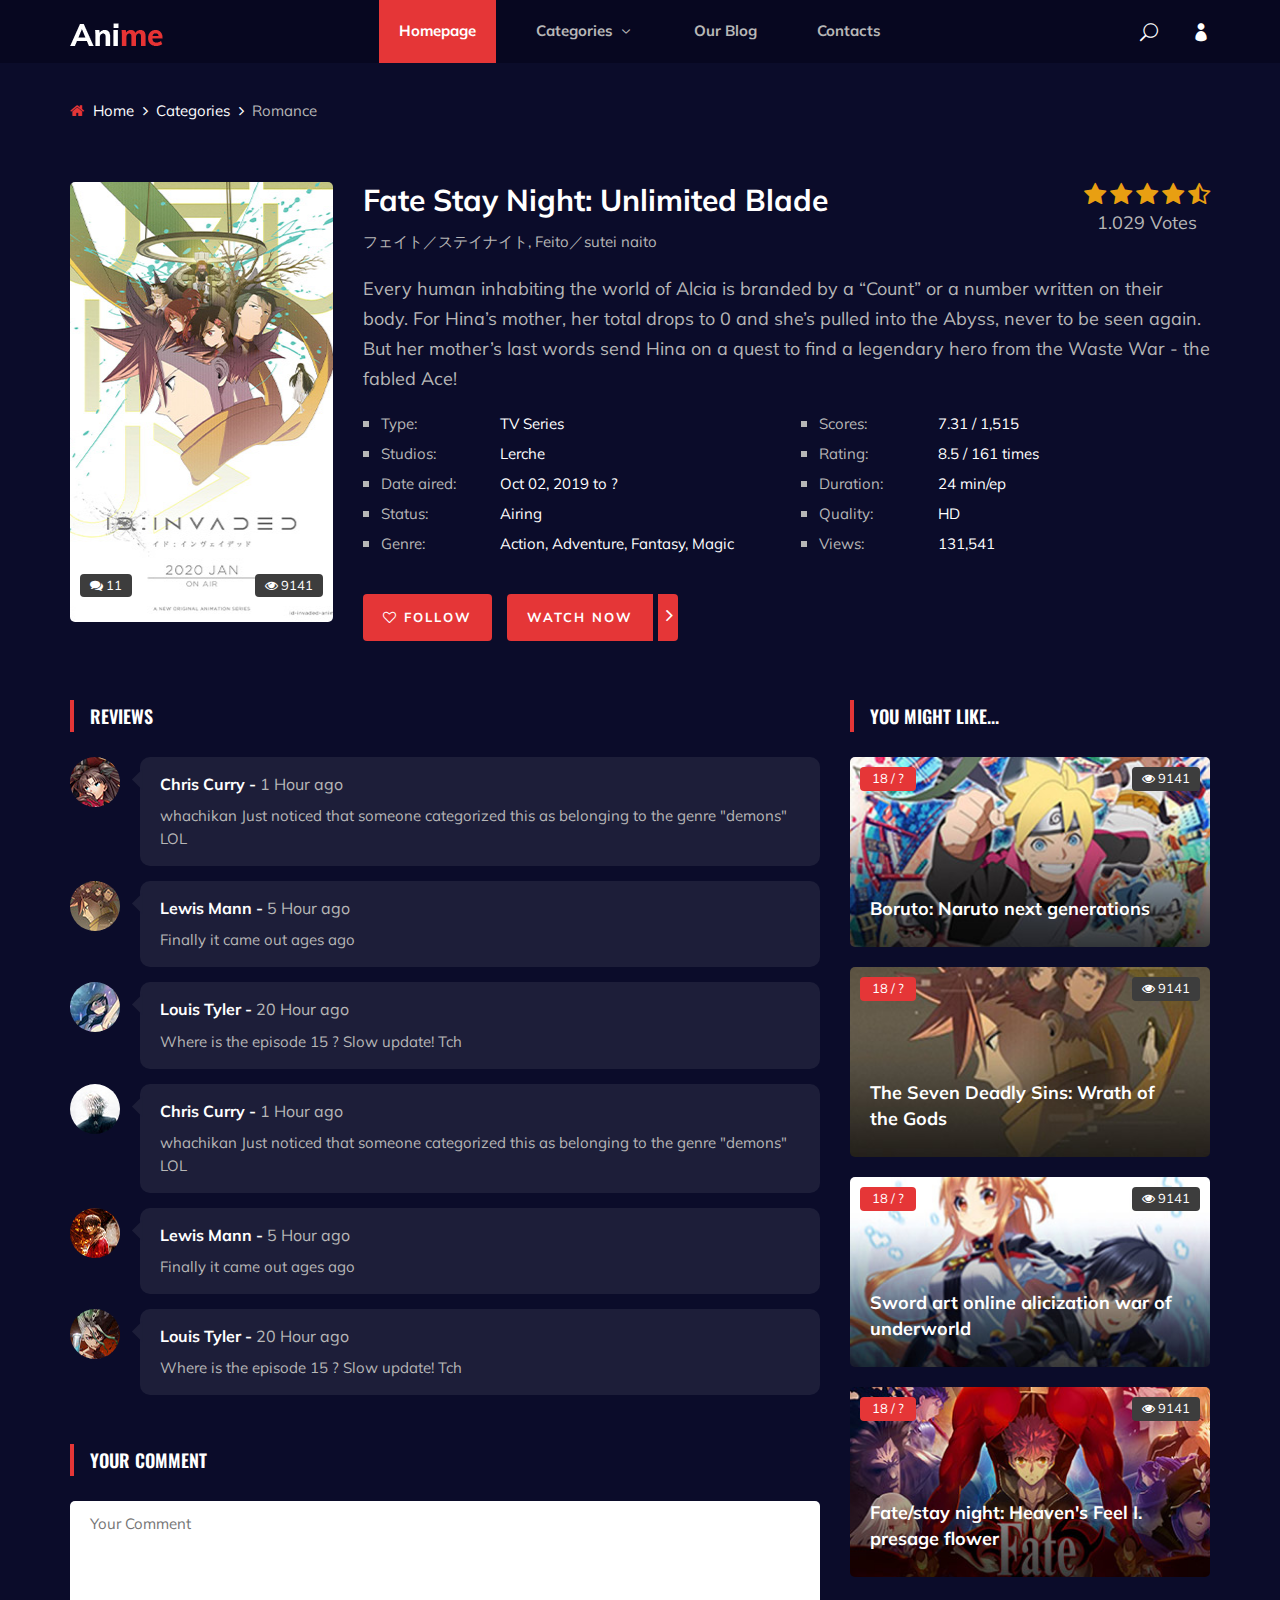
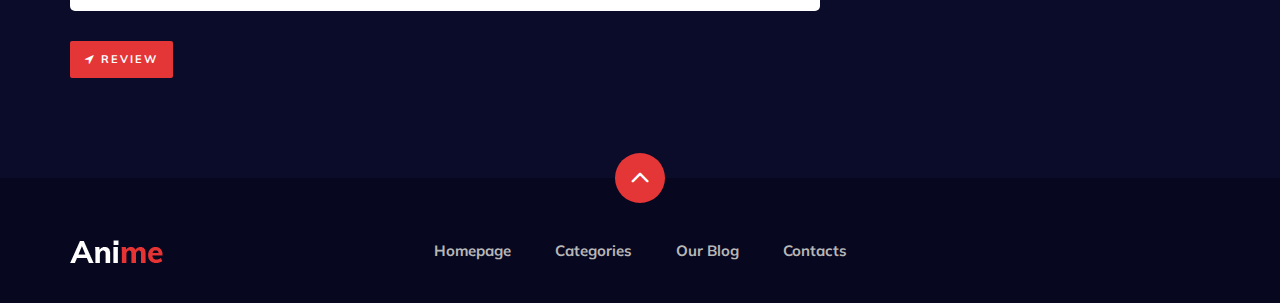
==== commit 59cc7b8a: "update scss deleted" ====
--- a/anime-details.html
+++ b/anime-details.html
@@ -3,11 +3,11 @@
 
 <head>
     <meta charset="UTF-8">
-    <meta name="description" content="Anime Template">
+    <meta name="description" content="Movies for free - public playlists">
     <meta name="keywords" content="Anime, unica, creative, html">
     <meta name="viewport" content="width=device-width, initial-scale=1.0">
     <meta http-equiv="X-UA-Compatible" content="ie=edge">
-    <title>Anime | Template</title>
+    <title>Film details</title>
 
     <!-- Google Font -->
     <link href="https://fonts.googleapis.com/css2?family=Oswald:wght@300;400;500;600;700&display=swap" rel="stylesheet">
@@ -25,10 +25,6 @@
 </head>
 
 <body>
-    <!-- Page Preloder -->
-    <div id="preloder">
-        <div class="loader"></div>
-    </div>
 
     <!-- Header Section Begin -->
     <header class="header">
@@ -52,8 +48,6 @@
                                         <li><a href="./anime-details.html">Anime Details</a></li>
                                         <li><a href="./anime-watching.html">Anime Watching</a></li>
                                         <li><a href="./blog-details.html">Blog Details</a></li>
-                                        <li><a href="./signup.html">Sign Up</a></li>
-                                        <li><a href="./login.html">Login</a></li>
                                     </ul>
                                 </li>
                                 <li><a href="./blog.html">Our Blog</a></li>
@@ -275,17 +269,6 @@
                         </ul>
                     </div>
                 </div>
-                <div class="col-lg-3">
-                    <p>
-                        <!-- Link back to Colorlib can't be removed. Template is licensed under CC BY 3.0. -->
-                        Copyright &copy;
-                        <script>
-                            document.write(new Date().getFullYear());
-                        </script> All rights reserved | This template is made with <i class="fa fa-heart" aria-hidden="true"></i> by <a href="https://colorlib.com" target="_blank">Colorlib</a>
-                        <!-- Link back to Colorlib can't be removed. Template is licensed under CC BY 3.0. -->
-                    </p>
-
-                </div>
             </div>
         </div>
     </footer>
--- a/css/style.css
+++ b/css/style.css
@@ -1,12 +1,3 @@
-/******************************************************************
-  Theme Name: Anime
-  Description: Anime video tamplate
-  Author: Colorib
-  Author URI: https://colorib.com/
-  Version: 1.0
-  Created: Colorib
-******************************************************************/
-
 /*------------------------------------------------------------------
 [Table of contents]
 
@@ -26,17 +17,12 @@
 10.  Footer Style
 -------------------------------------------------------------------*/
 
-/*----------------------------------------*/
-
-/* Template default CSS
-/*----------------------------------------*/
-
 html,
 body {
-	height: 100%;
-	font-family: "Mulish", sans-serif;
-	-webkit-font-smoothing: antialiased;
-	background: #0b0c2a;
+    height: 100%;
+    font-family: "Mulish", sans-serif;
+    -webkit-font-smoothing: antialiased;
+    background: #0b0c2a;
 }
 
 h1,
@@ -45,108 +31,109 @@
 h4,
 h5,
 h6 {
-	margin: 0;
-	color: #111111;
-	font-weight: 400;
-	font-family: "Mulish", sans-serif;
+    margin: 0;
+    color: #111111;
+    font-weight: 400;
+    font-family: "Mulish", sans-serif;
 }
 
 h1 {
-	font-size: 70px;
+    font-size: 70px;
 }
 
 h2 {
-	font-size: 36px;
+    font-size: 36px;
 }
 
 h3 {
-	font-size: 30px;
+    font-size: 30px;
 }
 
 h4 {
-	font-size: 24px;
+    font-size: 24px;
 }
 
 h5 {
-	font-size: 18px;
+    font-size: 18px;
 }
 
 h6 {
-	font-size: 16px;
+    font-size: 16px;
 }
 
 p {
-	font-size: 15px;
-	font-family: "Mulish", sans-serif;
-	color: #3d3d3d;
-	font-weight: 400;
-	line-height: 25px;
-	margin: 0 0 15px 0;
+    font-size: 15px;
+    font-family: "Mulish", sans-serif;
+    color: #3d3d3d;
+    font-weight: 400;
+    line-height: 25px;
+    margin: 0 0 15px 0;
 }
 
 img {
-	max-width: 100%;
+    max-width: 100%;
 }
 
 input:focus,
 select:focus,
 button:focus,
 textarea:focus {
-	outline: none;
+    outline: none;
 }
 
 a:hover,
 a:focus {
-	text-decoration: none;
-	outline: none;
-	color: #ffffff;
+    text-decoration: none;
+    outline: none;
+    color: #ffffff;
 }
 
 ul,
 ol {
-	padding: 0;
-	margin: 0;
-}
+    padding: 0;
+    margin: 0;
+}
+
 
 /*---------------------
   Helper CSS
 -----------------------*/
 
 .section-title {
-	margin-bottom: 30px;
+    margin-bottom: 30px;
 }
 
 .section-title h4,
 .section-title h5 {
-	color: #ffffff;
-	font-weight: 600;
-	line-height: 21px;
-	text-transform: uppercase;
-	padding-left: 20px;
-	position: relative;
-	font-family: "Oswald", sans-serif;
+    color: #ffffff;
+    font-weight: 600;
+    line-height: 21px;
+    text-transform: uppercase;
+    padding-left: 20px;
+    position: relative;
+    font-family: "Oswald", sans-serif;
 }
 
 .section-title h4:after,
 .section-title h5:after {
-	position: absolute;
-	left: 0;
-	top: -6px;
-	height: 32px;
-	width: 4px;
-	background: #e53637;
-	content: "";
+    position: absolute;
+    left: 0;
+    top: -6px;
+    height: 32px;
+    width: 4px;
+    background: #e53637;
+    content: "";
 }
 
 .set-bg {
-	background-repeat: no-repeat;
-	background-size: cover;
-	background-position: top center;
+    background-repeat: no-repeat;
+    background-size: cover;
+    background-position: top center;
 }
 
 .spad {
-	padding-top: 100px;
-	padding-bottom: 100px;
+    padding-top: 100px;
+    padding-bottom: 100px;
 }
 
 .text-white h1,
@@ -159,2184 +146,2138 @@
 .text-white span,
 .text-white li,
 .text-white a {
-	color: #fff;
-}
+    color: #fff;
+}
+
 
 /* buttons */
 
 .primary-btn {
-	display: inline-block;
-	font-size: 13px;
-	font-weight: 700;
-	text-transform: uppercase;
-	color: #ffffff;
-	letter-spacing: 2px;
+    display: inline-block;
+    font-size: 13px;
+    font-weight: 700;
+    text-transform: uppercase;
+    color: #ffffff;
+    letter-spacing: 2px;
 }
 
 .primary-btn span {
-	font-size: 18px;
-	margin-left: 5px;
-	position: relative;
-	top: 3px;
+    font-size: 18px;
+    margin-left: 5px;
+    position: relative;
+    top: 3px;
 }
 
 .site-btn {
-	font-size: 13px;
-	color: #ffffff;
-	background: #e53637;
-	font-weight: 700;
-	border: none;
-	border-radius: 2px;
-	letter-spacing: 2px;
-	text-transform: uppercase;
-	display: inline-block;
-	padding: 12px 30px;
-}
-
-/* Preloder */
-
-#preloder {
-	position: fixed;
-	width: 100%;
-	height: 100%;
-	top: 0;
-	left: 0;
-	z-index: 999999;
-	background: #000;
-}
-
-.loader {
-	width: 40px;
-	height: 40px;
-	position: absolute;
-	top: 50%;
-	left: 50%;
-	margin-top: -13px;
-	margin-left: -13px;
-	border-radius: 60px;
-	animation: loader 0.8s linear infinite;
-	-webkit-animation: loader 0.8s linear infinite;
-}
-
-@keyframes loader {
-	0% {
-		-webkit-transform: rotate(0deg);
-		transform: rotate(0deg);
-		border: 4px solid #f44336;
-		border-left-color: transparent;
-	}
-	50% {
-		-webkit-transform: rotate(180deg);
-		transform: rotate(180deg);
-		border: 4px solid #673ab7;
-		border-left-color: transparent;
-	}
-	100% {
-		-webkit-transform: rotate(360deg);
-		transform: rotate(360deg);
-		border: 4px solid #f44336;
-		border-left-color: transparent;
-	}
-}
-
-@-webkit-keyframes loader {
-	0% {
-		-webkit-transform: rotate(0deg);
-		border: 4px solid #f44336;
-		border-left-color: transparent;
-	}
-	50% {
-		-webkit-transform: rotate(180deg);
-		border: 4px solid #673ab7;
-		border-left-color: transparent;
-	}
-	100% {
-		-webkit-transform: rotate(360deg);
-		border: 4px solid #f44336;
-		border-left-color: transparent;
-	}
+    font-size: 13px;
+    color: #ffffff;
+    background: #e53637;
+    font-weight: 700;
+    border: none;
+    border-radius: 2px;
+    letter-spacing: 2px;
+    text-transform: uppercase;
+    display: inline-block;
+    padding: 12px 30px;
 }
 
 .spacial-controls {
-	position: fixed;
-	width: 111px;
-	height: 91px;
-	top: 0;
-	right: 0;
-	z-index: 999;
+    position: fixed;
+    width: 111px;
+    height: 91px;
+    top: 0;
+    right: 0;
+    z-index: 999;
 }
 
 .spacial-controls .search-switch {
-	display: block;
-	height: 100%;
-	padding-top: 30px;
-	background: #323232;
-	text-align: center;
-	cursor: pointer;
+    display: block;
+    height: 100%;
+    padding-top: 30px;
+    background: #323232;
+    text-align: center;
+    cursor: pointer;
 }
 
 .search-model {
-	display: none;
-	position: fixed;
-	width: 100%;
-	height: 100%;
-	left: 0;
-	top: 0;
-	background: #000;
-	z-index: 99999;
+    display: none;
+    position: fixed;
+    width: 100%;
+    height: 100%;
+    left: 0;
+    top: 0;
+    background: #000;
+    z-index: 99999;
 }
 
 .search-model-form {
-	padding: 0 15px;
+    padding: 0 15px;
 }
 
 .search-model-form input {
-	width: 500px;
-	font-size: 40px;
-	border: none;
-	border-bottom: 2px solid #333;
-	background: 0 0;
-	color: #999;
+    width: 500px;
+    font-size: 40px;
+    border: none;
+    border-bottom: 2px solid #333;
+    background: 0 0;
+    color: #999;
 }
 
 .search-close-switch {
-	position: absolute;
-	width: 50px;
-	height: 50px;
-	background: #333;
-	color: #fff;
-	text-align: center;
-	border-radius: 50%;
-	font-size: 28px;
-	line-height: 28px;
-	top: 30px;
-	cursor: pointer;
-	display: -webkit-box;
-	display: -ms-flexbox;
-	display: flex;
-	-webkit-box-align: center;
-	-ms-flex-align: center;
-	align-items: center;
-	-webkit-box-pack: center;
-	-ms-flex-pack: center;
-	justify-content: center;
-}
+    position: absolute;
+    width: 50px;
+    height: 50px;
+    background: #333;
+    color: #fff;
+    text-align: center;
+    border-radius: 50%;
+    font-size: 28px;
+    line-height: 28px;
+    top: 30px;
+    cursor: pointer;
+    display: -webkit-box;
+    display: -ms-flexbox;
+    display: flex;
+    -webkit-box-align: center;
+    -ms-flex-align: center;
+    align-items: center;
+    -webkit-box-pack: center;
+    -ms-flex-pack: center;
+    justify-content: center;
+}
+
 
 /*---------------------
   Header
 -----------------------*/
 
 .header {
-	background: #070720;
+    background: #070720;
 }
 
 .header__logo {
-	padding: 20px 0 17px;
+    padding: 20px 0 17px;
 }
 
 .header__logo a {
-	display: inline-block;
+    display: inline-block;
 }
 
 .header__menu {
-	text-align: center;
+    text-align: center;
 }
 
 .header__menu ul li {
-	list-style: none;
-	display: inline-block;
-	position: relative;
-	margin-right: 16px;
+    list-style: none;
+    display: inline-block;
+    position: relative;
+    margin-right: 16px;
 }
 
 .header__menu ul li.active a {
-	background: #e53637;
-	color: #ffffff;
+    background: #e53637;
+    color: #ffffff;
 }
 
 .header__menu ul li:hover a {
-	color: #ffffff;
+    color: #ffffff;
 }
 
 .header__menu ul li:hover .dropdown {
-	top: 62px;
-	opacity: 1;
-	visibility: visible;
+    top: 62px;
+    opacity: 1;
+    visibility: visible;
 }
 
 .header__menu ul li:hover .dropdown li a {
-	background: transparent;
+    background: transparent;
 }
 
 .header__menu ul li:last-child {
-	margin-right: 0;
+    margin-right: 0;
 }
 
 .header__menu ul li .dropdown {
-	position: absolute;
-	left: 0;
-	top: 82px;
-	width: 150px;
-	background: #ffffff;
-	text-align: left;
-	padding: 5px 0;
-	z-index: 9;
-	opacity: 0;
-	visibility: hidden;
-	-webkit-transition: all, 0.3s;
-	-o-transition: all, 0.3s;
-	transition: all, 0.3s;
+    position: absolute;
+    left: 0;
+    top: 82px;
+    width: 150px;
+    background: #ffffff;
+    text-align: left;
+    padding: 5px 0;
+    z-index: 9;
+    opacity: 0;
+    visibility: hidden;
+    -webkit-transition: all, 0.3s;
+    -o-transition: all, 0.3s;
+    transition: all, 0.3s;
 }
 
 .header__menu ul li .dropdown li {
-	display: block;
-	margin-right: 0;
+    display: block;
+    margin-right: 0;
 }
 
 .header__menu ul li .dropdown li a {
-	font-size: 14px;
-	color: #111111;
-	font-weight: 500;
-	padding: 5px 20px;
+    font-size: 14px;
+    color: #111111;
+    font-weight: 500;
+    padding: 5px 20px;
 }
 
 .header__menu ul li a {
-	font-size: 15px;
-	color: #b7b7b7;
-	display: block;
-	font-weight: 700;
-	-webkit-transition: all, 0.5s;
-	-o-transition: all, 0.5s;
-	transition: all, 0.5s;
-	padding: 20px;
+    font-size: 15px;
+    color: #b7b7b7;
+    display: block;
+    font-weight: 700;
+    -webkit-transition: all, 0.5s;
+    -o-transition: all, 0.5s;
+    transition: all, 0.5s;
+    padding: 20px;
 }
 
 .header__menu ul li a span {
-	position: relative;
-	font-size: 17px;
-	top: 2px;
+    position: relative;
+    font-size: 17px;
+    top: 2px;
 }
 
 .header__right {
-	text-align: right;
-	padding: 20px 0 15px;
+    text-align: right;
+    padding: 20px 0 15px;
 }
 
 .header__right a {
-	display: inline-block;
-	font-size: 18px;
-	color: #ffffff;
-	margin-right: 30px;
+    display: inline-block;
+    font-size: 18px;
+    color: #ffffff;
+    margin-right: 30px;
 }
 
 .header__right a:last-child {
-	margin-right: 0;
+    margin-right: 0;
 }
 
 .slicknav_menu {
-	display: none;
-}
+    display: none;
+}
+
 
 /*---------------------
   Hero
 -----------------------*/
 
 .hero {
-	padding-top: 50px;
+    padding-top: 50px;
 }
 
 .hero__items {
-	padding: 250px 0 42px 50px;
-	border-radius: 5px;
+    padding: 250px 0 42px 50px;
+    border-radius: 5px;
 }
 
 .hero__text {
-	position: relative;
-	z-index: 9;
+    position: relative;
+    z-index: 9;
 }
 
 .hero__text .label {
-	font-size: 13px;
-	color: #e53637;
-	background: #ffffff;
-	padding: 5px 14px 3px;
-	display: inline-block;
-	position: relative;
-	top: -100px;
-	opacity: 0;
-	-webkit-transition: all, 0.2s;
-	-o-transition: all, 0.2s;
-	transition: all, 0.2s;
+    font-size: 13px;
+    color: #e53637;
+    background: #ffffff;
+    padding: 5px 14px 3px;
+    display: inline-block;
+    position: relative;
+    top: -100px;
+    opacity: 0;
+    -webkit-transition: all, 0.2s;
+    -o-transition: all, 0.2s;
+    transition: all, 0.2s;
 }
 
 .hero__text h2 {
-	color: #ffffff;
-	font-size: 42px;
-	font-family: "Oswald", sans-serif;
-	font-weight: 700;
-	line-height: 52px;
-	margin-top: 35px;
-	margin-bottom: 8px;
-	position: relative;
-	top: -100px;
-	opacity: 0;
-	-webkit-transition: all, 0.4s;
-	-o-transition: all, 0.4s;
-	transition: all, 0.4s;
+    color: #ffffff;
+    font-size: 42px;
+    font-family: "Oswald", sans-serif;
+    font-weight: 700;
+    line-height: 52px;
+    margin-top: 35px;
+    margin-bottom: 8px;
+    position: relative;
+    top: -100px;
+    opacity: 0;
+    -webkit-transition: all, 0.4s;
+    -o-transition: all, 0.4s;
+    transition: all, 0.4s;
 }
 
 .hero__text p {
-	color: #ffffff;
-	font-size: 16px;
-	margin-bottom: 40px;
-	position: relative;
-	top: -100px;
-	opacity: 0;
-	-webkit-transition: all, 0.6s;
-	-o-transition: all, 0.6s;
-	transition: all, 0.6s;
+    color: #ffffff;
+    font-size: 16px;
+    margin-bottom: 40px;
+    position: relative;
+    top: -100px;
+    opacity: 0;
+    -webkit-transition: all, 0.6s;
+    -o-transition: all, 0.6s;
+    transition: all, 0.6s;
 }
 
 .hero__text a {
-	position: relative;
-	top: -100px;
-	opacity: 0;
-	-webkit-transition: all, 0.8s;
-	-o-transition: all, 0.8s;
-	transition: all, 0.8s;
+    position: relative;
+    top: -100px;
+    opacity: 0;
+    -webkit-transition: all, 0.8s;
+    -o-transition: all, 0.8s;
+    transition: all, 0.8s;
 }
 
 .hero__text a span {
-	font-size: 13px;
-	color: #ffffff;
-	background: #e53637;
-	display: inline-block;
-	font-weight: 700;
-	letter-spacing: 2px;
-	text-transform: uppercase;
-	padding: 14px 20px;
-	border-radius: 4px 0 0 4px;
-	margin-right: 1px;
+    font-size: 13px;
+    color: #ffffff;
+    background: #e53637;
+    display: inline-block;
+    font-weight: 700;
+    letter-spacing: 2px;
+    text-transform: uppercase;
+    padding: 14px 20px;
+    border-radius: 4px 0 0 4px;
+    margin-right: 1px;
 }
 
 .hero__text a i {
-	font-size: 20px;
-	display: inline-block;
-	background: #e53637;
-	padding: 11px 5px 16px 8px;
-	color: #ffffff;
-	border-radius: 0 4px 4px 0;
+    font-size: 20px;
+    display: inline-block;
+    background: #e53637;
+    padding: 11px 5px 16px 8px;
+    color: #ffffff;
+    border-radius: 0 4px 4px 0;
 }
 
 .hero__slider.owl-carousel .owl-item.active .hero__text .label {
-	top: 0;
-	opacity: 1;
+    top: 0;
+    opacity: 1;
 }
 
 .hero__slider.owl-carousel .owl-item.active .hero__text h2 {
-	top: 0;
-	opacity: 1;
+    top: 0;
+    opacity: 1;
 }
 
 .hero__slider.owl-carousel .owl-item.active .hero__text p {
-	top: 0;
-	opacity: 1;
+    top: 0;
+    opacity: 1;
 }
 
 .hero__slider.owl-carousel .owl-item.active .hero__text a {
-	top: 0;
-	opacity: 1;
+    top: 0;
+    opacity: 1;
 }
 
 .hero__slider.owl-carousel .owl-dots {
-	position: absolute;
-	left: 0;
-	bottom: 10px;
-	width: 100%;
-	text-align: center;
+    position: absolute;
+    left: 0;
+    bottom: 10px;
+    width: 100%;
+    text-align: center;
 }
 
 .hero__slider.owl-carousel .owl-dots button {
-	height: 8px;
-	width: 8px;
-	background: #b7b7b7;
-	border-radius: 50%;
-	margin-right: 10px;
+    height: 8px;
+    width: 8px;
+    background: #b7b7b7;
+    border-radius: 50%;
+    margin-right: 10px;
 }
 
 .hero__slider.owl-carousel .owl-dots button.active {
-	background: #ffffff;
+    background: #ffffff;
 }
 
 .hero__slider.owl-carousel .owl-dots button:last-child {
-	margin-right: 0;
+    margin-right: 0;
 }
 
 .hero__slider.owl-carousel .owl-nav button {
-	font-size: 36px;
-	height: 66px;
-	width: 66px;
-	background: #0b0c2a;
-	line-height: 66px;
-	text-align: center;
-	color: #ffffff;
-	-webkit-transform: rotate(45deg);
-	-ms-transform: rotate(45deg);
-	transform: rotate(45deg);
-	position: relative;
-	z-index: 1;
-	position: absolute;
-	left: -33px;
-	top: 50%;
-	margin-top: -47px;
+    font-size: 36px;
+    height: 66px;
+    width: 66px;
+    background: #0b0c2a;
+    line-height: 66px;
+    text-align: center;
+    color: #ffffff;
+    -webkit-transform: rotate(45deg);
+    -ms-transform: rotate(45deg);
+    transform: rotate(45deg);
+    position: relative;
+    z-index: 1;
+    position: absolute;
+    left: -33px;
+    top: 50%;
+    margin-top: -47px;
 }
 
 .hero__slider.owl-carousel .owl-nav button.owl-next {
-	left: auto;
-	right: -33px;
+    left: auto;
+    right: -33px;
 }
 
 .hero__slider.owl-carousel .owl-nav button:after {
-	position: absolute;
-	top: 6px;
-	left: 0;
-	right: 0;
-	height: 54px;
-	width: 54px;
-	background: rgba(255, 255, 255, 0.1);
-	content: "";
-	z-index: -1;
-	margin: 0 auto;
+    position: absolute;
+    top: 6px;
+    left: 0;
+    right: 0;
+    height: 54px;
+    width: 54px;
+    background: rgba(255, 255, 255, 0.1);
+    content: "";
+    z-index: -1;
+    margin: 0 auto;
 }
 
 .hero__slider.owl-carousel .owl-nav button span {
-	-webkit-transform: rotate(-45deg);
-	-ms-transform: rotate(-45deg);
-	transform: rotate(-45deg);
-	display: block;
-	z-index: 1;
-}
+    -webkit-transform: rotate(-45deg);
+    -ms-transform: rotate(-45deg);
+    transform: rotate(-45deg);
+    display: block;
+    z-index: 1;
+}
+
 
 /*---------------------
   Product
 -----------------------*/
 
 .product {
-	padding-bottom: 60px;
-	padding-top: 80px;
+    padding-bottom: 60px;
+    padding-top: 80px;
 }
 
 .product-page {
-	padding-top: 60px;
+    padding-top: 60px;
 }
 
 .btn__all {
-	text-align: right;
-	margin-bottom: 30px;
+    text-align: right;
+    margin-bottom: 30px;
 }
 
 .trending__product {
-	margin-bottom: 50px;
+    margin-bottom: 50px;
 }
 
 .popular__product {
-	margin-bottom: 50px;
+    margin-bottom: 50px;
 }
 
 .recent__product {
-	margin-bottom: 50px;
+    margin-bottom: 50px;
 }
 
 .product__item {
-	margin-bottom: 30px;
+    margin-bottom: 30px;
 }
 
 .product__item__pic {
-	height: 325px;
-	position: relative;
-	border-radius: 5px;
+    height: 325px;
+    position: relative;
+    border-radius: 5px;
 }
 
 .product__item__pic .ep {
-	font-size: 13px;
-	color: #ffffff;
-	background: #e53637;
-	display: inline-block;
-	padding: 2px 12px;
-	border-radius: 4px;
-	position: absolute;
-	left: 10px;
-	top: 10px;
+    font-size: 13px;
+    color: #ffffff;
+    background: #e53637;
+    display: inline-block;
+    padding: 2px 12px;
+    border-radius: 4px;
+    position: absolute;
+    left: 10px;
+    top: 10px;
 }
 
 .product__item__pic .comment {
-	font-size: 13px;
-	color: #ffffff;
-	background: #3d3d3d;
-	display: inline-block;
-	padding: 2px 10px;
-	border-radius: 4px;
-	position: absolute;
-	left: 10px;
-	bottom: 10px;
+    font-size: 13px;
+    color: #ffffff;
+    background: #3d3d3d;
+    display: inline-block;
+    padding: 2px 10px;
+    border-radius: 4px;
+    position: absolute;
+    left: 10px;
+    bottom: 10px;
 }
 
 .product__item__pic .view {
-	font-size: 13px;
-	color: #ffffff;
-	background: #3d3d3d;
-	display: inline-block;
-	padding: 2px 10px;
-	border-radius: 4px;
-	position: absolute;
-	right: 10px;
-	bottom: 10px;
+    font-size: 13px;
+    color: #ffffff;
+    background: #3d3d3d;
+    display: inline-block;
+    padding: 2px 10px;
+    border-radius: 4px;
+    position: absolute;
+    right: 10px;
+    bottom: 10px;
 }
 
 .product__item__text {
-	padding-top: 20px;
+    padding-top: 20px;
 }
 
 .product__item__text ul {
-	margin-bottom: 10px;
+    margin-bottom: 10px;
 }
 
 .product__item__text ul li {
-	list-style: none;
-	font-size: 10px;
-	color: #ffffff;
-	font-weight: 700;
-	padding: 1px 10px;
-	background: rgba(255, 255, 255, 0.2);
-	border-radius: 50px;
-	display: inline-block;
+    list-style: none;
+    font-size: 10px;
+    color: #ffffff;
+    font-weight: 700;
+    padding: 1px 10px;
+    background: rgba(255, 255, 255, 0.2);
+    border-radius: 50px;
+    display: inline-block;
 }
 
 .product__item__text h5 a {
-	color: #ffffff;
-	font-weight: 700;
-	line-height: 26px;
+    color: #ffffff;
+    font-weight: 700;
+    line-height: 26px;
 }
 
 .product__sidebar .section-title h5 {
-	color: #ffffff;
-	font-weight: 600;
-	font-family: "Oswald", sans-serif;
-	line-height: 21px;
-	text-transform: uppercase;
-	padding-left: 20px;
-	position: relative;
+    color: #ffffff;
+    font-weight: 600;
+    font-family: "Oswald", sans-serif;
+    line-height: 21px;
+    text-transform: uppercase;
+    padding-left: 20px;
+    position: relative;
 }
 
 .product__sidebar .section-title h5:after {
-	position: absolute;
-	left: 0;
-	top: -6px;
-	height: 32px;
-	width: 4px;
-	background: #e53637;
-	content: "";
+    position: absolute;
+    left: 0;
+    top: -6px;
+    height: 32px;
+    width: 4px;
+    background: #e53637;
+    content: "";
 }
 
 .product__sidebar__view {
-	position: relative;
-	margin-bottom: 80px;
+    position: relative;
+    margin-bottom: 80px;
 }
 
 .product__sidebar__view .filter__controls {
-	position: absolute;
-	right: 0;
-	top: -5px;
+    position: absolute;
+    right: 0;
+    top: -5px;
 }
 
 .product__sidebar__view .filter__controls li {
-	list-style: none;
-	font-size: 13px;
-	color: #b7b7b7;
-	display: inline-block;
-	margin-right: 7px;
-	cursor: pointer;
+    list-style: none;
+    font-size: 13px;
+    color: #b7b7b7;
+    display: inline-block;
+    margin-right: 7px;
+    cursor: pointer;
 }
 
 .product__sidebar__view .filter__controls li.active {
-	color: #ffffff;
+    color: #ffffff;
 }
 
 .product__sidebar__view .filter__controls li:last-child {
-	margin-right: 0;
+    margin-right: 0;
 }
 
 .product__sidebar__view__item {
-	height: 190px;
-	position: relative;
-	border-radius: 5px;
-	margin-bottom: 20px;
+    height: 190px;
+    position: relative;
+    border-radius: 5px;
+    margin-bottom: 20px;
 }
 
 .product__sidebar__view__item .ep {
-	font-size: 13px;
-	color: #ffffff;
-	background: #e53637;
-	display: inline-block;
-	padding: 2px 12px;
-	border-radius: 4px;
-	position: absolute;
-	left: 10px;
-	top: 10px;
+    font-size: 13px;
+    color: #ffffff;
+    background: #e53637;
+    display: inline-block;
+    padding: 2px 12px;
+    border-radius: 4px;
+    position: absolute;
+    left: 10px;
+    top: 10px;
 }
 
 .product__sidebar__view__item .view {
-	font-size: 13px;
-	color: #ffffff;
-	background: #3d3d3d;
-	display: inline-block;
-	padding: 2px 10px;
-	border-radius: 4px;
-	position: absolute;
-	right: 10px;
-	top: 10px;
+    font-size: 13px;
+    color: #ffffff;
+    background: #3d3d3d;
+    display: inline-block;
+    padding: 2px 10px;
+    border-radius: 4px;
+    position: absolute;
+    right: 10px;
+    top: 10px;
 }
 
 .product__sidebar__view__item h5 {
-	position: absolute;
-	left: 0;
-	bottom: 25px;
-	width: 100%;
-	padding: 0 30px 0 20px;
+    position: absolute;
+    left: 0;
+    bottom: 25px;
+    width: 100%;
+    padding: 0 30px 0 20px;
 }
 
 .product__sidebar__view__item h5 a {
-	color: #ffffff;
-	font-weight: 700;
-	line-height: 26px;
+    color: #ffffff;
+    font-weight: 700;
+    line-height: 26px;
 }
 
 .product__sidebar__comment {
-	margin-bottom: 35px;
+    margin-bottom: 35px;
 }
 
 .product__sidebar__comment__item {
-	margin-bottom: 20px;
-	overflow: hidden;
+    margin-bottom: 20px;
+    overflow: hidden;
 }
 
 .product__sidebar__comment__item__pic {
-	float: left;
-	margin-right: 15px;
+    float: left;
+    margin-right: 15px;
 }
 
 .product__sidebar__comment__item__text {
-	overflow: hidden;
+    overflow: hidden;
 }
 
 .product__sidebar__comment__item__text ul {
-	margin-bottom: 10px;
+    margin-bottom: 10px;
 }
 
 .product__sidebar__comment__item__text ul li {
-	list-style: none;
-	font-size: 10px;
-	color: #ffffff;
-	font-weight: 700;
-	padding: 1px 10px;
-	background: rgba(255, 255, 255, 0.2);
-	border-radius: 50px;
-	display: inline-block;
+    list-style: none;
+    font-size: 10px;
+    color: #ffffff;
+    font-weight: 700;
+    padding: 1px 10px;
+    background: rgba(255, 255, 255, 0.2);
+    border-radius: 50px;
+    display: inline-block;
 }
 
 .product__sidebar__comment__item__text h5 {
-	margin-bottom: 10px;
+    margin-bottom: 10px;
 }
 
 .product__sidebar__comment__item__text h5 a {
-	color: #ffffff;
-	font-weight: 700;
-	line-height: 26px;
+    color: #ffffff;
+    font-weight: 700;
+    line-height: 26px;
 }
 
 .product__sidebar__comment__item__text span {
-	display: block;
-	font-size: 13px;
-	color: #b7b7b7;
+    display: block;
+    font-size: 13px;
+    color: #b7b7b7;
 }
 
 .product__page__title {
-	border-bottom: 2px solid rgba(255, 255, 255, 0.2);
-	padding-bottom: 10px;
-	margin-bottom: 30px;
+    border-bottom: 2px solid rgba(255, 255, 255, 0.2);
+    padding-bottom: 10px;
+    margin-bottom: 30px;
 }
 
 .product__page__title .section-title {
-	margin-bottom: 0;
+    margin-bottom: 0;
 }
 
 .product__page__title .product__page__filter {
-	text-align: right;
+    text-align: right;
 }
 
 .product__page__title .product__page__filter p {
-	color: #ffffff;
-	display: inline-block;
-	margin-bottom: 0;
-	margin-right: 16px;
+    color: #ffffff;
+    display: inline-block;
+    margin-bottom: 0;
+    margin-right: 16px;
 }
 
 .product__page__title .product__page__filter .nice-select {
-	float: none;
-	display: inline-block;
-	font-size: 15px;
-	color: #3d3d3d;
-	font-weight: 700;
-	border-radius: 0;
-	padding-left: 15px;
-	padding-right: 40px;
-	height: 32px;
-	line-height: 32px;
+    float: none;
+    display: inline-block;
+    font-size: 15px;
+    color: #3d3d3d;
+    font-weight: 700;
+    border-radius: 0;
+    padding-left: 15px;
+    padding-right: 40px;
+    height: 32px;
+    line-height: 32px;
 }
 
 .product__page__title .product__page__filter .nice-select:after {
-	border-bottom: 2px solid #111;
-	border-right: 2px solid #111;
-	height: 8px;
-	top: 47%;
-	width: 8px;
-	right: 15px;
+    border-bottom: 2px solid #111;
+    border-right: 2px solid #111;
+    height: 8px;
+    top: 47%;
+    width: 8px;
+    right: 15px;
 }
 
 .product__page__title .product__page__filter .nice-select .list {
-	margin-top: 0;
-	border-radius: 0;
+    margin-top: 0;
+    border-radius: 0;
 }
 
 .product__pagination {
-	padding-top: 15px;
+    padding-top: 15px;
 }
 
 .product__pagination a {
-	display: inline-block;
-	font-size: 15px;
-	color: #b7b7b7;
-	font-weight: 600;
-	height: 50px;
-	width: 50px;
-	border: 1px solid transparent;
-	border-radius: 50%;
-	line-height: 48px;
-	text-align: center;
-	-webkit-transition: all, 0.3s;
-	-o-transition: all, 0.3s;
-	transition: all, 0.3s;
+    display: inline-block;
+    font-size: 15px;
+    color: #b7b7b7;
+    font-weight: 600;
+    height: 50px;
+    width: 50px;
+    border: 1px solid transparent;
+    border-radius: 50%;
+    line-height: 48px;
+    text-align: center;
+    -webkit-transition: all, 0.3s;
+    -o-transition: all, 0.3s;
+    transition: all, 0.3s;
 }
 
 .product__pagination a:hover {
-	color: #ffffff;
+    color: #ffffff;
 }
 
 .product__pagination a.current-page {
-	border: 1px solid #ffffff;
+    border: 1px solid #ffffff;
 }
 
 .product__pagination a i {
-	color: #b7b7b7;
-	font-size: 15px;
-}
+    color: #b7b7b7;
+    font-size: 15px;
+}
+
 
 /*---------------------
   Anime Details
 -----------------------*/
 
 .anime-details {
-	padding-top: 60px;
+    padding-top: 60px;
 }
 
 .anime__details__content {
-	margin-bottom: 65px;
+    margin-bottom: 65px;
 }
 
 .anime__details__text {
-	position: relative;
+    position: relative;
 }
 
 .anime__details__text p {
-	color: #b7b7b7;
-	font-size: 18px;
-	line-height: 30px;
+    color: #b7b7b7;
+    font-size: 18px;
+    line-height: 30px;
 }
 
 .anime__details__pic {
-	height: 440px;
-	border-radius: 5px;
-	position: relative;
+    height: 440px;
+    border-radius: 5px;
+    position: relative;
 }
 
 .anime__details__pic .comment {
-	font-size: 13px;
-	color: #ffffff;
-	background: #3d3d3d;
-	display: inline-block;
-	padding: 2px 10px;
-	border-radius: 4px;
-	position: absolute;
-	left: 10px;
-	bottom: 25px;
+    font-size: 13px;
+    color: #ffffff;
+    background: #3d3d3d;
+    display: inline-block;
+    padding: 2px 10px;
+    border-radius: 4px;
+    position: absolute;
+    left: 10px;
+    bottom: 25px;
 }
 
 .anime__details__pic .view {
-	font-size: 13px;
-	color: #ffffff;
-	background: #3d3d3d;
-	display: inline-block;
-	padding: 2px 10px;
-	border-radius: 4px;
-	position: absolute;
-	right: 10px;
-	bottom: 25px;
+    font-size: 13px;
+    color: #ffffff;
+    background: #3d3d3d;
+    display: inline-block;
+    padding: 2px 10px;
+    border-radius: 4px;
+    position: absolute;
+    right: 10px;
+    bottom: 25px;
 }
 
 .anime__details__title {
-	margin-bottom: 20px;
+    margin-bottom: 20px;
 }
 
 .anime__details__title h3 {
-	color: #ffffff;
-	font-weight: 700;
-	margin-bottom: 13px;
+    color: #ffffff;
+    font-weight: 700;
+    margin-bottom: 13px;
 }
 
 .anime__details__title span {
-	font-size: 15px;
-	color: #b7b7b7;
-	display: block;
+    font-size: 15px;
+    color: #b7b7b7;
+    display: block;
 }
 
 .anime__details__rating {
-	text-align: center;
-	position: absolute;
-	right: 0;
-	top: 0;
+    text-align: center;
+    position: absolute;
+    right: 0;
+    top: 0;
 }
 
 .anime__details__rating .rating i {
-	font-size: 24px;
-	color: #e89f12;
-	display: inline-block;
+    font-size: 24px;
+    color: #e89f12;
+    display: inline-block;
 }
 
 .anime__details__rating span {
-	display: block;
-	font-size: 18px;
-	color: #b7b7b7;
+    display: block;
+    font-size: 18px;
+    color: #b7b7b7;
 }
 
 .anime__details__widget {
-	margin-bottom: 15px;
+    margin-bottom: 15px;
 }
 
 .anime__details__widget ul {
-	margin-bottom: 20px;
+    margin-bottom: 20px;
 }
 
 .anime__details__widget ul li {
-	list-style: none;
-	font-size: 15px;
-	color: #ffffff;
-	line-height: 30px;
-	position: relative;
-	padding-left: 18px;
+    list-style: none;
+    font-size: 15px;
+    color: #ffffff;
+    line-height: 30px;
+    position: relative;
+    padding-left: 18px;
 }
 
 .anime__details__widget ul li:before {
-	position: absolute;
-	left: 0;
-	top: 12px;
-	height: 6px;
-	width: 6px;
-	background: #b7b7b7;
-	content: "";
+    position: absolute;
+    left: 0;
+    top: 12px;
+    height: 6px;
+    width: 6px;
+    background: #b7b7b7;
+    content: "";
 }
 
 .anime__details__widget ul li span {
-	color: #b7b7b7;
-	width: 115px;
-	display: inline-block;
+    color: #b7b7b7;
+    width: 115px;
+    display: inline-block;
 }
 
 .anime__details__btn .follow-btn {
-	font-size: 13px;
-	color: #ffffff;
-	background: #e53637;
-	display: inline-block;
-	font-weight: 700;
-	letter-spacing: 2px;
-	text-transform: uppercase;
-	padding: 14px 20px;
-	border-radius: 4px;
-	margin-right: 11px;
+    font-size: 13px;
+    color: #ffffff;
+    background: #e53637;
+    display: inline-block;
+    font-weight: 700;
+    letter-spacing: 2px;
+    text-transform: uppercase;
+    padding: 14px 20px;
+    border-radius: 4px;
+    margin-right: 11px;
 }
 
 .anime__details__btn .watch-btn span {
-	font-size: 13px;
-	color: #ffffff;
-	background: #e53637;
-	display: inline-block;
-	font-weight: 700;
-	letter-spacing: 2px;
-	text-transform: uppercase;
-	padding: 14px 20px;
-	border-radius: 4px 0 0 4px;
-	margin-right: 1px;
+    font-size: 13px;
+    color: #ffffff;
+    background: #e53637;
+    display: inline-block;
+    font-weight: 700;
+    letter-spacing: 2px;
+    text-transform: uppercase;
+    padding: 14px 20px;
+    border-radius: 4px 0 0 4px;
+    margin-right: 1px;
 }
 
 .anime__details__btn .watch-btn i {
-	font-size: 20px;
-	display: inline-block;
-	background: #e53637;
-	padding: 11px 5px 16px 8px;
-	color: #ffffff;
-	border-radius: 0 4px 4px 0;
+    font-size: 20px;
+    display: inline-block;
+    background: #e53637;
+    padding: 11px 5px 16px 8px;
+    color: #ffffff;
+    border-radius: 0 4px 4px 0;
 }
 
 .anime__details__review {
-	margin-bottom: 55px;
+    margin-bottom: 55px;
 }
 
 .anime__review__item {
-	overflow: hidden;
-	margin-bottom: 15px;
+    overflow: hidden;
+    margin-bottom: 15px;
 }
 
 .anime__review__item__pic {
-	float: left;
-	margin-right: 20px;
-	position: relative;
+    float: left;
+    margin-right: 20px;
+    position: relative;
 }
 
 .anime__review__item__pic:before {
-	position: absolute;
-	right: -30px;
-	top: 15px;
-	border-top: 15px solid transparent;
-	border-left: 15px solid #1d1e39;
-	content: "";
-	-webkit-transform: rotate(45deg);
-	-ms-transform: rotate(45deg);
-	transform: rotate(45deg);
+    position: absolute;
+    right: -30px;
+    top: 15px;
+    border-top: 15px solid transparent;
+    border-left: 15px solid #1d1e39;
+    content: "";
+    -webkit-transform: rotate(45deg);
+    -ms-transform: rotate(45deg);
+    transform: rotate(45deg);
 }
 
 .anime__review__item__pic img {
-	height: 50px;
-	width: 50px;
-	border-radius: 50%;
+    height: 50px;
+    width: 50px;
+    border-radius: 50%;
 }
 
 .anime__review__item__text {
-	overflow: hidden;
-	background: #1d1e39;
-	padding: 18px 30px 16px 20px;
-	border-radius: 10px;
+    overflow: hidden;
+    background: #1d1e39;
+    padding: 18px 30px 16px 20px;
+    border-radius: 10px;
 }
 
 .anime__review__item__text h6 {
-	color: #ffffff;
-	font-weight: 700;
-	margin-bottom: 10px;
+    color: #ffffff;
+    font-weight: 700;
+    margin-bottom: 10px;
 }
 
 .anime__review__item__text h6 span {
-	color: #b7b7b7;
-	font-weight: 400;
+    color: #b7b7b7;
+    font-weight: 400;
 }
 
 .anime__review__item__text p {
-	color: #b7b7b7;
-	line-height: 23px;
-	margin-bottom: 0;
+    color: #b7b7b7;
+    line-height: 23px;
+    margin-bottom: 0;
 }
 
 .anime__details__form form textarea {
-	width: 100%;
-	font-size: 15px;
-	color: #b7b7b7;
-	padding-left: 20px;
-	padding-top: 12px;
-	height: 110px;
-	border: none;
-	border-radius: 5px;
-	resize: none;
-	margin-bottom: 24px;
+    width: 100%;
+    font-size: 15px;
+    color: #b7b7b7;
+    padding-left: 20px;
+    padding-top: 12px;
+    height: 110px;
+    border: none;
+    border-radius: 5px;
+    resize: none;
+    margin-bottom: 24px;
 }
 
 .anime__details__form form button {
-	font-size: 11px;
-	color: #ffffff;
-	font-weight: 700;
-	letter-spacing: 2px;
-	text-transform: uppercase;
-	background: #e53637;
-	border: none;
-	padding: 10px 15px;
-	border-radius: 2px;
-}
+    font-size: 11px;
+    color: #ffffff;
+    font-weight: 700;
+    letter-spacing: 2px;
+    text-transform: uppercase;
+    background: #e53637;
+    border: none;
+    padding: 10px 15px;
+    border-radius: 2px;
+}
+
 
 /*---------------------
   Anime Watching
 -----------------------*/
 
 .anime__video__player {
-	margin-bottom: 70px;
+    margin-bottom: 70px;
 }
 
 .anime__video__player .plyr--video {
-	border-radius: 5px;
-	background: transparent;
+    border-radius: 5px;
+    background: transparent;
 }
 
 .anime__video__player .plyr audio,
 .anime__video__player .plyr iframe,
 .anime__video__player .plyr video {
-	width: 102%;
+    width: 102%;
 }
 
 .anime__video__player .plyr--full-ui.plyr--video .plyr__control--overlaid {
-	display: block;
+    display: block;
 }
 
 .anime__video__player .plyr--video .plyr__control.plyr__tab-focus,
 .anime__video__player .plyr--video .plyr__control:hover,
 .anime__video__player .plyr--video .plyr__control[aria-expanded=true] {
-	background: transparent;
+    background: transparent;
 }
 
 .anime__video__player .plyr--video .plyr__controls {
-	background: transparent;
+    background: transparent;
 }
 
 .anime__video__player .plyr--video .plyr__progress__buffer {
-	color: transparent;
+    color: transparent;
 }
 
 .anime__video__player .plyr--full-ui input[type=range] {
-	color: #ffffff;
+    color: #ffffff;
 }
 
 .anime__video__player .plyr__controls .plyr__controls__item.plyr__progress__container {
-	position: absolute;
-	left: 26px;
-	bottom: 45px;
-	width: calc(100% - 60px);
+    position: absolute;
+    left: 26px;
+    bottom: 45px;
+    width: calc(100% - 60px);
 }
 
 .anime__video__player .plyr__menu {
-	margin-right: 70px;
+    margin-right: 70px;
 }
 
 .anime__video__player .plyr__controls .plyr__controls__item:first-child {
-	position: absolute;
-	left: 32px;
-	bottom: 8px;
+    position: absolute;
+    left: 32px;
+    bottom: 8px;
 }
 
 .anime__video__player .plyr__controls .plyr__controls__item:last-child {
-	position: absolute;
-	right: 32px;
-	bottom: 8px;
+    position: absolute;
+    right: 32px;
+    bottom: 8px;
 }
 
 .anime__video__player .plyr__volume {
-	position: absolute;
-	width: auto;
-	left: 76px;
-	bottom: 8px;
+    position: absolute;
+    width: auto;
+    left: 76px;
+    bottom: 8px;
 }
 
 .anime__video__player .plyr__controls .plyr__controls__item.plyr__time {
-	position: absolute;
-	left: 106px;
-	bottom: 12px;
+    position: absolute;
+    left: 106px;
+    bottom: 12px;
 }
 
 .anime__video__player .plyr__control--overlaid {
-	background: transparent;
-	background: var(--plyr-video-control-background-hover, var(--plyr-color-main, var(--plyr-color-main, transparent)));
+    background: transparent;
+    background: var(--plyr-video-control-background-hover, var(--plyr-color-main, var(--plyr-color-main, transparent)));
 }
 
 .anime__video__player .plyr__control--overlaid svg {
-	height: 60px;
-	width: 50px;
+    height: 60px;
+    width: 50px;
 }
 
 .anime__details__episodes {
-	margin-bottom: 35px;
+    margin-bottom: 35px;
 }
 
 .anime__details__episodes a {
-	display: inline-block;
-	font-size: 15px;
-	color: #ffffff;
-	background: rgba(255, 255, 255, 0.2);
-	padding: 10px 20px;
-	border-radius: 4px;
-	margin-right: 15px;
-	margin-bottom: 20px;
-	-webkit-transition: all, 0.3s;
-	-o-transition: all, 0.3s;
-	transition: all, 0.3s;
+    display: inline-block;
+    font-size: 15px;
+    color: #ffffff;
+    background: rgba(255, 255, 255, 0.2);
+    padding: 10px 20px;
+    border-radius: 4px;
+    margin-right: 15px;
+    margin-bottom: 20px;
+    -webkit-transition: all, 0.3s;
+    -o-transition: all, 0.3s;
+    transition: all, 0.3s;
 }
 
 .anime__details__episodes a:hover {
-	color: #000000;
-	background: #ffffff;
-}
+    color: #000000;
+    background: #ffffff;
+}
+
 
 /*---------------------
   Breadcrumb
 -----------------------*/
 
 .breadcrumb-option {
-	padding-top: 35px;
+    padding-top: 35px;
 }
 
 .breadcrumb__links a {
-	font-size: 15px;
-	color: #ffffff;
-	margin-right: 18px;
-	display: inline-block;
-	position: relative;
+    font-size: 15px;
+    color: #ffffff;
+    margin-right: 18px;
+    display: inline-block;
+    position: relative;
 }
 
 .breadcrumb__links a i {
-	margin-right: 5px;
-	color: #e53637;
+    margin-right: 5px;
+    color: #e53637;
 }
 
 .breadcrumb__links a:after {
-	position: absolute;
-	right: -14px;
-	top: 0;
-	content: "";
-	font-family: "FontAwesome";
+    position: absolute;
+    right: -14px;
+    top: 0;
+    content: "";
+    font-family: "FontAwesome";
 }
 
 .breadcrumb__links span {
-	font-size: 15px;
-	color: #b7b7b7;
-	display: inline-block;
-}
+    font-size: 15px;
+    color: #b7b7b7;
+    display: inline-block;
+}
+
 
 /*---------------------
     Normal Breadcrumb
 -----------------------*/
 
 .normal-breadcrumb {
-	height: 300px;
-	display: -webkit-box;
-	display: -ms-flexbox;
-	display: flex;
-	-webkit-box-align: center;
-	-ms-flex-align: center;
-	align-items: center;
-	-webkit-box-pack: center;
-	-ms-flex-pack: center;
-	justify-content: center;
+    height: 300px;
+    display: -webkit-box;
+    display: -ms-flexbox;
+    display: flex;
+    -webkit-box-align: center;
+    -ms-flex-align: center;
+    align-items: center;
+    -webkit-box-pack: center;
+    -ms-flex-pack: center;
+    justify-content: center;
 }
 
 .normal__breadcrumb__text h2 {
-	color: #ffffff;
-	font-size: 48px;
-	font-family: "Oswald", sans-serif;
-	font-weight: 700;
-	margin-bottom: 22px;
+    color: #ffffff;
+    font-size: 48px;
+    font-family: "Oswald", sans-serif;
+    font-weight: 700;
+    margin-bottom: 22px;
 }
 
 .normal__breadcrumb__text p {
-	color: #ffffff;
-	font-size: 24px;
-	margin-bottom: 0;
-}
+    color: #ffffff;
+    font-size: 24px;
+    margin-bottom: 0;
+}
+
 
 /*---------------------
     Blog
 -----------------------*/
 
 .blog {
-	padding-top: 70px;
-	padding-bottom: 90px;
+    padding-top: 70px;
+    padding-bottom: 90px;
 }
 
 .blog__item {
-	height: 580px;
-	position: relative;
-	margin-left: -10px;
-	margin-right: -10px;
-	margin-bottom: 10px;
+    height: 580px;
+    position: relative;
+    margin-left: -10px;
+    margin-right: -10px;
+    margin-bottom: 10px;
 }
 
 .blog__item.small__item {
-	height: 285px;
+    height: 285px;
 }
 
 .blog__item.small__item .blog__item__text {
-	padding: 0 30px;
+    padding: 0 30px;
 }
 
 .blog__item.small__item .blog__item__text p {
-	margin-bottom: 5px;
+    margin-bottom: 5px;
 }
 
 .blog__item.small__item .blog__item__text h4 a {
-	font-size: 20px;
-	line-height: 30px;
+    font-size: 20px;
+    line-height: 30px;
 }
 
 .blog__item__text {
-	position: absolute;
-	left: 0;
-	bottom: 25px;
-	text-align: center;
-	width: 100%;
-	padding: 0 105px;
+    position: absolute;
+    left: 0;
+    bottom: 25px;
+    text-align: center;
+    width: 100%;
+    padding: 0 105px;
 }
 
 .blog__item__text p {
-	color: #ffffff;
-	margin-bottom: 12px;
+    color: #ffffff;
+    margin-bottom: 12px;
 }
 
 .blog__item__text p span {
-	color: #e53637;
-	margin-right: 5px;
+    color: #e53637;
+    margin-right: 5px;
 }
 
 .blog__item__text h4 a {
-	color: #ffffff;
-	line-height: 34px;
-}
+    color: #ffffff;
+    line-height: 34px;
+}
+
 
 /*---------------------
   Blog Details
 -----------------------*/
 
 .blog-details {
-	padding-top: 70px;
+    padding-top: 70px;
 }
 
 .blog__details__title {
-	text-align: center;
-	margin-bottom: 70px;
+    text-align: center;
+    margin-bottom: 70px;
 }
 
 .blog__details__title h6 {
-	font-size: 15px;
-	color: #ffffff;
-	font-weight: 700;
-	text-transform: uppercase;
-	margin-bottom: 30px;
+    font-size: 15px;
+    color: #ffffff;
+    font-weight: 700;
+    text-transform: uppercase;
+    margin-bottom: 30px;
 }
 
 .blog__details__title h6 span {
-	color: #b7b7b7;
-	font-weight: 400;
-	text-transform: none;
+    color: #b7b7b7;
+    font-weight: 400;
+    text-transform: none;
 }
 
 .blog__details__title h2 {
-	color: #ffffff;
-	font-size: 48px;
-	font-weight: 700;
-	line-height: 60px;
-	margin-bottom: 38px;
+    color: #ffffff;
+    font-size: 48px;
+    font-weight: 700;
+    line-height: 60px;
+    margin-bottom: 38px;
 }
 
 .blog__details__title .blog__details__social a {
-	display: inline-block;
-	font-size: 15px;
-	color: #ffffff;
-	padding: 16px 35px 14px 20px;
-	border-radius: 2px;
-	margin-right: 6px;
+    display: inline-block;
+    font-size: 15px;
+    color: #ffffff;
+    padding: 16px 35px 14px 20px;
+    border-radius: 2px;
+    margin-right: 6px;
 }
 
 .blog__details__title .blog__details__social a:last-child {
-	margin-right: 0;
+    margin-right: 0;
 }
 
 .blog__details__title .blog__details__social a.facebook {
-	background: #3b5998;
+    background: #3b5998;
 }
 
 .blog__details__title .blog__details__social a.pinterest {
-	background: #ca2027;
+    background: #ca2027;
 }
 
 .blog__details__title .blog__details__social a.linkedin {
-	background: #0372b1;
+    background: #0372b1;
 }
 
 .blog__details__title .blog__details__social a.twitter {
-	background: #39a1f2;
+    background: #39a1f2;
 }
 
 .blog__details__title .blog__details__social a i {
-	margin-right: 6px;
+    margin-right: 6px;
 }
 
 .blog__details__pic {
-	margin-bottom: 30px;
+    margin-bottom: 30px;
 }
 
 .blog__details__pic img {
-	min-width: 100%;
+    min-width: 100%;
 }
 
 .blog__details__text {
-	margin-bottom: 40px;
+    margin-bottom: 40px;
 }
 
 .blog__details__text p {
-	color: #ffffff;
-	font-size: 17px;
-	line-height: 30px;
+    color: #ffffff;
+    font-size: 17px;
+    line-height: 30px;
 }
 
 .blog__details__item__text {
-	margin-bottom: 42px;
+    margin-bottom: 42px;
 }
 
 .blog__details__item__text h4 {
-	color: #ffffff;
-	font-weight: 700;
-	margin-bottom: 35px;
+    color: #ffffff;
+    font-weight: 700;
+    margin-bottom: 35px;
 }
 
 .blog__details__item__text img {
-	min-width: 100%;
-	margin-bottom: 26px;
+    min-width: 100%;
+    margin-bottom: 26px;
 }
 
 .blog__details__item__text p {
-	color: #ffffff;
-	font-size: 17px;
-	line-height: 30px;
-	margin-bottom: 0;
+    color: #ffffff;
+    font-size: 17px;
+    line-height: 30px;
+    margin-bottom: 0;
 }
 
 .blog__details__tags {
-	margin-bottom: 60px;
+    margin-bottom: 60px;
 }
 
 .blog__details__tags a {
-	display: inline-block;
-	color: #b7b7b7;
-	font-size: 12px;
-	font-weight: 700;
-	letter-spacing: 2px;
-	text-transform: uppercase;
-	background: rgba(255, 255, 255, 0.1);
-	border-radius: 2px;
-	margin-right: 6px;
-	padding: 6px 15px;
-	margin-bottom: 10px;
+    display: inline-block;
+    color: #b7b7b7;
+    font-size: 12px;
+    font-weight: 700;
+    letter-spacing: 2px;
+    text-transform: uppercase;
+    background: rgba(255, 255, 255, 0.1);
+    border-radius: 2px;
+    margin-right: 6px;
+    padding: 6px 15px;
+    margin-bottom: 10px;
 }
 
 .blog__details__tags a:last-child {
-	margin-right: 0;
+    margin-right: 0;
 }
 
 .blog__details__btns {
-	border-top: 1px solid rgba(255, 255, 255, 0.2);
-	border-bottom: 1px solid rgba(255, 255, 255, 0.2);
-	padding: 20px 0 15px;
-	margin-bottom: 65px;
+    border-top: 1px solid rgba(255, 255, 255, 0.2);
+    border-bottom: 1px solid rgba(255, 255, 255, 0.2);
+    padding: 20px 0 15px;
+    margin-bottom: 65px;
 }
 
 .blog__details__btns__item {
-	margin-bottom: 20px;
+    margin-bottom: 20px;
 }
 
 .blog__details__btns__item.next__btn {
-	text-align: right;
+    text-align: right;
 }
 
 .blog__details__btns__item h5 a {
-	font-size: 17px;
-	letter-spacing: 2px;
-	color: #ffffff;
+    font-size: 17px;
+    letter-spacing: 2px;
+    color: #ffffff;
 }
 
 .blog__details__btns__item h5 a span {
-	font-size: 30px;
-	color: #b7b7b7;
-	position: relative;
-	top: 8px;
+    font-size: 30px;
+    color: #b7b7b7;
+    position: relative;
+    top: 8px;
 }
 
 .blog__details__comment {
-	border-bottom: 1px solid rgba(255, 255, 255, 0.1);
-	padding-bottom: 30px;
+    border-bottom: 1px solid rgba(255, 255, 255, 0.1);
+    padding-bottom: 30px;
 }
 
 .blog__details__comment h4 {
-	color: #ffffff;
-	font-weight: 700;
-	margin-bottom: 26px;
+    color: #ffffff;
+    font-weight: 700;
+    margin-bottom: 26px;
 }
 
 .blog__details__comment__item {
-	margin-bottom: 40px;
-	overflow: hidden;
+    margin-bottom: 40px;
+    overflow: hidden;
 }
 
 .blog__details__comment__item.blog__details__comment__item--reply {
-	padding-left: 112px;
+    padding-left: 112px;
 }
 
 .blog__details__comment__item__pic {
-	float: left;
-	margin-right: 40px;
+    float: left;
+    margin-right: 40px;
 }
 
 .blog__details__comment__item__text {
-	overflow: hidden;
+    overflow: hidden;
 }
 
 .blog__details__comment__item__text span {
-	font-size: 14px;
-	color: #b7b7b7;
-	display: block;
-	margin-bottom: 10px;
+    font-size: 14px;
+    color: #b7b7b7;
+    display: block;
+    margin-bottom: 10px;
 }
 
 .blog__details__comment__item__text h5 {
-	color: #ffffff;
-	font-weight: 700;
-	margin-bottom: 10px;
+    color: #ffffff;
+    font-weight: 700;
+    margin-bottom: 10px;
 }
 
 .blog__details__comment__item__text p {
-	color: #b7b7b7;
-	font-size: 14px;
-	line-height: 22px;
-	margin-bottom: 25px;
+    color: #b7b7b7;
+    font-size: 14px;
+    line-height: 22px;
+    margin-bottom: 25px;
 }
 
 .blog__details__comment__item__text a {
-	display: inline-block;
-	color: #ffffff;
-	background: rgba(255, 255, 255, 0.1);
-	padding: 6px 20px;
-	letter-spacing: 2px;
-	border-radius: 2px;
-	margin-right: 14px;
-	-webkit-transition: all, 0.3s;
-	-o-transition: all, 0.3s;
-	transition: all, 0.3s;
+    display: inline-block;
+    color: #ffffff;
+    background: rgba(255, 255, 255, 0.1);
+    padding: 6px 20px;
+    letter-spacing: 2px;
+    border-radius: 2px;
+    margin-right: 14px;
+    -webkit-transition: all, 0.3s;
+    -o-transition: all, 0.3s;
+    transition: all, 0.3s;
 }
 
 .blog__details__comment__item__text a:hover {
-	background: #e53637;
+    background: #e53637;
 }
 
 .blog__details__form {
-	padding-top: 50px;
+    padding-top: 50px;
 }
 
 .blog__details__form h4 {
-	color: #ffffff;
-	font-weight: 700;
-	margin-bottom: 26px;
+    color: #ffffff;
+    font-weight: 700;
+    margin-bottom: 26px;
 }
 
 .blog__details__form form input {
-	height: 50px;
-	width: 100%;
-	background: #ffffff;
-	font-size: 15px;
-	color: #a6a6a6;
-	padding-left: 20px;
-	border-radius: 2px;
-	border: none;
-	margin-bottom: 30px;
+    height: 50px;
+    width: 100%;
+    background: #ffffff;
+    font-size: 15px;
+    color: #a6a6a6;
+    padding-left: 20px;
+    border-radius: 2px;
+    border: none;
+    margin-bottom: 30px;
 }
 
 .blog__details__form form input::-webkit-input-placeholder {
-	color: #a6a6a6;
+    color: #a6a6a6;
 }
 
 .blog__details__form form input::-moz-placeholder {
-	color: #a6a6a6;
+    color: #a6a6a6;
 }
 
 .blog__details__form form input:-ms-input-placeholder {
-	color: #a6a6a6;
+    color: #a6a6a6;
 }
 
 .blog__details__form form input::-ms-input-placeholder {
-	color: #a6a6a6;
+    color: #a6a6a6;
 }
 
 .blog__details__form form input::placeholder {
-	color: #a6a6a6;
+    color: #a6a6a6;
 }
 
 .blog__details__form form textarea {
-	height: 115px;
-	width: 100%;
-	background: #ffffff;
-	font-size: 15px;
-	color: #a6a6a6;
-	padding-left: 20px;
-	border-radius: 2px;
-	padding-top: 12px;
-	resize: none;
-	border: none;
-	margin-bottom: 34px;
+    height: 115px;
+    width: 100%;
+    background: #ffffff;
+    font-size: 15px;
+    color: #a6a6a6;
+    padding-left: 20px;
+    border-radius: 2px;
+    padding-top: 12px;
+    resize: none;
+    border: none;
+    margin-bottom: 34px;
 }
 
 .blog__details__form form textarea::-webkit-input-placeholder {
-	color: #a6a6a6;
+    color: #a6a6a6;
 }
 
 .blog__details__form form textarea::-moz-placeholder {
-	color: #a6a6a6;
+    color: #a6a6a6;
 }
 
 .blog__details__form form textarea:-ms-input-placeholder {
-	color: #a6a6a6;
+    color: #a6a6a6;
 }
 
 .blog__details__form form textarea::-ms-input-placeholder {
-	color: #a6a6a6;
+    color: #a6a6a6;
 }
 
 .blog__details__form form textarea::placeholder {
-	color: #a6a6a6;
-}
+    color: #a6a6a6;
+}
+
 
 /*---------------------
   Login
 -----------------------*/
 
 .login {
-	padding-top: 130px;
-	padding-bottom: 120px;
+    padding-top: 130px;
+    padding-bottom: 120px;
 }
 
 .login__form {
-	position: relative;
-	padding-left: 145px;
+    position: relative;
+    padding-left: 145px;
 }
 
 .login__form:after {
-	position: absolute;
-	right: -14px;
-	top: -40px;
-	height: 330px;
-	width: 1px;
-	background: rgba(255, 255, 255, 0.2);
-	content: "";
+    position: absolute;
+    right: -14px;
+    top: -40px;
+    height: 330px;
+    width: 1px;
+    background: rgba(255, 255, 255, 0.2);
+    content: "";
 }
 
 .login__form h3 {
-	color: #ffffff;
-	font-weight: 700;
-	font-family: "Oswald", sans-serif;
-	margin-bottom: 30px;
+    color: #ffffff;
+    font-weight: 700;
+    font-family: "Oswald", sans-serif;
+    margin-bottom: 30px;
 }
 
 .login__form form .input__item {
-	position: relative;
-	width: 370px;
-	margin-bottom: 20px;
+    position: relative;
+    width: 370px;
+    margin-bottom: 20px;
 }
 
 .login__form form .input__item:before {
-	position: absolute;
-	left: 50px;
-	top: 10px;
-	height: 30px;
-	width: 1px;
-	background: #b7b7b7;
-	content: "";
+    position: absolute;
+    left: 50px;
+    top: 10px;
+    height: 30px;
+    width: 1px;
+    background: #b7b7b7;
+    content: "";
 }
 
 .login__form form .input__item input {
-	height: 50px;
-	width: 100%;
-	font-size: 15px;
-	color: #b7b7b7;
-	background: #ffffff;
-	border: none;
-	padding-left: 76px;
+    height: 50px;
+    width: 100%;
+    font-size: 15px;
+    color: #b7b7b7;
+    background: #ffffff;
+    border: none;
+    padding-left: 76px;
 }
 
 .login__form form .input__item input::-webkit-input-placeholder {
-	color: #b7b7b7;
+    color: #b7b7b7;
 }
 
 .login__form form .input__item input::-moz-placeholder {
-	color: #b7b7b7;
+    color: #b7b7b7;
 }
 
 .login__form form .input__item input:-ms-input-placeholder {
-	color: #b7b7b7;
+    color: #b7b7b7;
 }
 
 .login__form form .input__item input::-ms-input-placeholder {
-	color: #b7b7b7;
+    color: #b7b7b7;
 }
 
 .login__form form .input__item input::placeholder {
-	color: #b7b7b7;
+    color: #b7b7b7;
 }
 
 .login__form form .input__item span {
-	color: #b7b7b7;
-	font-size: 20px;
-	position: absolute;
-	left: 15px;
-	top: 13px;
+    color: #b7b7b7;
+    font-size: 20px;
+    position: absolute;
+    left: 15px;
+    top: 13px;
 }
 
 .login__form form button {
-	border-radius: 0;
-	margin-top: 10px;
+    border-radius: 0;
+    margin-top: 10px;
 }
 
 .login__form .forget_pass {
-	font-size: 15px;
-	color: #ffffff;
-	display: inline-block;
-	position: absolute;
-	right: 60px;
-	bottom: 12px;
+    font-size: 15px;
+    color: #ffffff;
+    display: inline-block;
+    position: absolute;
+    right: 60px;
+    bottom: 12px;
 }
 
 .login__register {
-	padding-left: 30px;
+    padding-left: 30px;
 }
 
 .login__register h3 {
-	color: #ffffff;
-	font-weight: 700;
-	font-family: "Oswald", sans-serif;
-	margin-bottom: 30px;
+    color: #ffffff;
+    font-weight: 700;
+    font-family: "Oswald", sans-serif;
+    margin-bottom: 30px;
 }
 
 .login__register .primary-btn {
-	background: #e53637;
-	padding: 12px 42px;
+    background: #e53637;
+    padding: 12px 42px;
 }
 
 .login__social {
-	padding-top: 52px;
+    padding-top: 52px;
 }
 
 .login__social__links {
-	text-align: center;
+    text-align: center;
 }
 
 .login__social__links span {
-	color: #ffffff;
-	display: block;
-	font-size: 13px;
-	font-weight: 700;
-	letter-spacing: 2px;
-	text-transform: uppercase;
-	margin-bottom: 30px;
+    color: #ffffff;
+    display: block;
+    font-size: 13px;
+    font-weight: 700;
+    letter-spacing: 2px;
+    text-transform: uppercase;
+    margin-bottom: 30px;
 }
 
 .login__social__links ul li {
-	list-style: none;
-	margin-bottom: 15px;
+    list-style: none;
+    margin-bottom: 15px;
 }
 
 .login__social__links ul li:last-child {
-	margin-bottom: 0;
+    margin-bottom: 0;
 }
 
 .login__social__links ul li a {
-	color: #ffffff;
-	display: block;
-	font-size: 13px;
-	font-weight: 700;
-	letter-spacing: 2px;
-	text-transform: uppercase;
-	width: 460px;
-	padding: 14px 0;
-	position: relative;
-	margin: 0 auto;
+    color: #ffffff;
+    display: block;
+    font-size: 13px;
+    font-weight: 700;
+    letter-spacing: 2px;
+    text-transform: uppercase;
+    width: 460px;
+    padding: 14px 0;
+    position: relative;
+    margin: 0 auto;
 }
 
 .login__social__links ul li a.facebook {
-	background: #4267b2;
+    background: #4267b2;
 }
 
 .login__social__links ul li a.google {
-	background: #ff4343;
+    background: #ff4343;
 }
 
 .login__social__links ul li a.twitter {
-	background: #1da1f2;
+    background: #1da1f2;
 }
 
 .login__social__links ul li a i {
-	font-size: 20px;
-	position: absolute;
-	left: 32px;
-	top: 14px;
-}
+    font-size: 20px;
+    position: absolute;
+    left: 32px;
+    top: 14px;
+}
+
 
 /*---------------------
   Sign Up
 -----------------------*/
 
 .signup {
-	padding-top: 130px;
-	padding-bottom: 150px;
+    padding-top: 130px;
+    padding-bottom: 150px;
 }
 
 .signup .login__form:after {
-	height: 450px;
+    height: 450px;
 }
 
 .signup .login__form h5 {
-	font-size: 15px;
-	color: #ffffff;
-	margin-top: 36px;
+    font-size: 15px;
+    color: #ffffff;
+    margin-top: 36px;
 }
 
 .signup .login__form h5 a {
-	color: #e53637;
-	font-weight: 700;
+    color: #e53637;
+    font-weight: 700;
 }
 
 .signup .login__social__links {
-	text-align: left;
-	padding-left: 40px;
+    text-align: left;
+    padding-left: 40px;
 }
 
 .signup .login__social__links h3 {
-	color: #ffffff;
-	font-weight: 700;
-	font-family: "Oswald", sans-serif;
-	margin-bottom: 30px;
+    color: #ffffff;
+    font-weight: 700;
+    font-family: "Oswald", sans-serif;
+    margin-bottom: 30px;
 }
 
 .signup .login__social__links ul li a {
-	margin: 0;
-	text-align: center;
-}
+    margin: 0;
+    text-align: center;
+}
+
 
 /*---------------------
   Footer
 -----------------------*/
 
 .footer {
-	background: #070720;
-	padding-top: 60px;
-	padding-bottom: 40px;
-	position: relative;
+    background: #070720;
+    padding-top: 60px;
+    padding-bottom: 40px;
+    position: relative;
 }
 
 .page-up {
-	position: absolute;
-	left: 50%;
-	top: -25px;
-	margin-left: -25px;
+    position: absolute;
+    left: 50%;
+    top: -25px;
+    margin-left: -25px;
 }
 
 .page-up a {
-	display: inline-block;
-	font-size: 36px;
-	color: #ffffff;
-	height: 50px;
-	width: 50px;
-	background: #e53637;
-	line-height: 50px;
-	text-align: center;
-	border-radius: 50%;
+    display: inline-block;
+    font-size: 36px;
+    color: #ffffff;
+    height: 50px;
+    width: 50px;
+    background: #e53637;
+    line-height: 50px;
+    text-align: center;
+    border-radius: 50%;
 }
 
 .page-up a span {
-	position: relative;
-	top: 2px;
-	left: -1px;
+    position: relative;
+    top: 2px;
+    left: -1px;
 }
 
 .footer__nav {
-	text-align: center;
+    text-align: center;
 }
 
 .footer__nav ul li {
-	list-style: none;
-	display: inline-block;
-	position: relative;
-	margin-right: 40px;
+    list-style: none;
+    display: inline-block;
+    position: relative;
+    margin-right: 40px;
 }
 
 .footer__nav ul li:last-child {
-	margin-right: 0;
+    margin-right: 0;
 }
 
 .footer__nav ul li a {
-	font-size: 15px;
-	color: #b7b7b7;
-	display: block;
-	font-weight: 700;
+    font-size: 15px;
+    color: #b7b7b7;
+    display: block;
+    font-weight: 700;
 }
 
 .footer__copyright__text {
-	color: #b7b7b7;
-	margin-bottom: 0;
-	text-align: right;
+    color: #b7b7b7;
+    margin-bottom: 0;
+    text-align: right;
 }
 
 .footer__copyright__text a {
-	color: #e53637;
-}
+    color: #e53637;
+}
+
 
 /*--------------------------------- Responsive Media Quaries -----------------------------*/
 
 @media only screen and (min-width: 1200px) and (max-width: 1300px) {
-	.hero {
-		overflow: hidden;
-	}
+    .hero {
+        overflow: hidden;
+    }
 }
 
 @media only screen and (min-width: 1200px) {
-	.container {
-		max-width: 1170px;
-	}
-}
+    .container {
+        max-width: 1170px;
+    }
+}
+
 
 /* Medium Device = 1200px */
 
 @media only screen and (min-width: 992px) and (max-width: 1199px) {
-	.hero {
-		overflow: hidden;
-	}
-	.login__form {
-		position: relative;
-		padding-left: 32px;
-	}
-	.login__social__links ul li a {
-		width: 380px;
-	}
-	.blog__item__text {
-		padding: 0 50px;
-	}
-}
+    .hero {
+        overflow: hidden;
+    }
+    .login__form {
+        position: relative;
+        padding-left: 32px;
+    }
+    .login__social__links ul li a {
+        width: 380px;
+    }
+    .blog__item__text {
+        padding: 0 50px;
+    }
+}
+
 
 /* Tablet Device = 768px */
 
 @media only screen and (min-width: 768px) and (max-width: 991px) {
-	.hero {
-		overflow: hidden;
-	}
-	.header {
-		position: relative;
-	}
-	.header .container {
-		position: relative;
-	}
-	.header__right {
-		position: absolute;
-		right: 120px;
-		top: -42px;
-		padding: 0;
-	}
-	.header__menu {
-		display: none;
-	}
-	.slicknav_menu {
-		background: transparent;
-		padding: 0;
-		display: block;
-	}
-	.slicknav_nav {
-		position: absolute;
-		left: 0;
-		top: 60px;
-		width: 100%;
-		background: #ffffff;
-		padding: 15px 30px;
-		z-index: 9;
-	}
-	.slicknav_nav ul {
-		margin: 0;
-	}
-	.slicknav_nav .slicknav_row,
-	.slicknav_nav a {
-		padding: 7px 0;
-		margin: 0;
-		color: #111111;
-		font-weight: 600;
-	}
-	.slicknav_btn {
-		border-radius: 0;
-		background-color: #222;
-		position: absolute;
-		right: 0;
-		top: 9px;
-	}
-	.slicknav_nav .slicknav_arrow {
-		color: #111111;
-	}
-	.slicknav_nav .slicknav_row:hover {
-		border-radius: 0;
-		background: transparent;
-		color: #111111;
-	}
-	.slicknav_nav a:hover {
-		border-radius: 0;
-		background: transparent;
-		color: #111111;
-	}
-	.product__sidebar {
-		padding-top: 50px;
-	}
-	.footer__logo {
-		text-align: center;
-		margin-bottom: 20px;
-	}
-	.footer__nav {
-		margin-bottom: 15px;
-	}
-	.footer__copyright__text {
-		text-align: center;
-	}
-	.anime__details__widget ul li span {
-		width: 90px;
-	}
-	.anime__details__pic {
-		margin-bottom: 40px;
-	}
-	.anime__details__sidebar {
-		padding-top: 50px;
-	}
-	.login__form {
-		padding-left: 0;
-		margin-bottom: 40px;
-	}
-	.login__form:after {
-		display: none;
-	}
-	.login__form form .input__item {
-		width: auto;
-	}
-	.login__register {
-		padding-left: 0;
-	}
-	.signup .login__social__links {
-		padding-left: 0;
-	}
-}
+    .hero {
+        overflow: hidden;
+    }
+    .header {
+        position: relative;
+    }
+    .header .container {
+        position: relative;
+    }
+    .header__right {
+        position: absolute;
+        right: 120px;
+        top: -42px;
+        padding: 0;
+    }
+    .header__menu {
+        display: none;
+    }
+    .slicknav_menu {
+        background: transparent;
+        padding: 0;
+        display: block;
+    }
+    .slicknav_nav {
+        position: absolute;
+        left: 0;
+        top: 60px;
+        width: 100%;
+        background: #ffffff;
+        padding: 15px 30px;
+        z-index: 9;
+    }
+    .slicknav_nav ul {
+        margin: 0;
+    }
+    .slicknav_nav .slicknav_row,
+    .slicknav_nav a {
+        padding: 7px 0;
+        margin: 0;
+        color: #111111;
+        font-weight: 600;
+    }
+    .slicknav_btn {
+        border-radius: 0;
+        background-color: #222;
+        position: absolute;
+        right: 0;
+        top: 9px;
+    }
+    .slicknav_nav .slicknav_arrow {
+        color: #111111;
+    }
+    .slicknav_nav .slicknav_row:hover {
+        border-radius: 0;
+        background: transparent;
+        color: #111111;
+    }
+    .slicknav_nav a:hover {
+        border-radius: 0;
+        background: transparent;
+        color: #111111;
+    }
+    .product__sidebar {
+        padding-top: 50px;
+    }
+    .footer__logo {
+        text-align: center;
+        margin-bottom: 20px;
+    }
+    .footer__nav {
+        margin-bottom: 15px;
+    }
+    .footer__copyright__text {
+        text-align: center;
+    }
+    .anime__details__widget ul li span {
+        width: 90px;
+    }
+    .anime__details__pic {
+        margin-bottom: 40px;
+    }
+    .anime__details__sidebar {
+        padding-top: 50px;
+    }
+    .login__form {
+        padding-left: 0;
+        margin-bottom: 40px;
+    }
+    .login__form:after {
+        display: none;
+    }
+    .login__form form .input__item {
+        width: auto;
+    }
+    .login__register {
+        padding-left: 0;
+    }
+    .signup .login__social__links {
+        padding-left: 0;
+    }
+}
+
 
 /* Wide Mobile = 480px */
 
 @media only screen and (max-width: 767px) {
-	.hero {
-		overflow: hidden;
-	}
-	.header {
-		position: relative;
-	}
-	.header .container {
-		position: relative;
-	}
-	.header__right {
-		position: absolute;
-		right: 120px;
-		top: -42px;
-		padding: 0;
-	}
-	.header__menu {
-		display: none;
-	}
-	.slicknav_menu {
-		background: transparent;
-		padding: 0;
-		display: block;
-	}
-	.slicknav_nav {
-		position: absolute;
-		left: 0;
-		top: 60px;
-		width: 100%;
-		background: #ffffff;
-		padding: 15px 30px;
-		z-index: 9;
-	}
-	.slicknav_nav ul {
-		margin: 0;
-	}
-	.slicknav_nav .slicknav_row,
-	.slicknav_nav a {
-		padding: 7px 0;
-		margin: 0;
-		color: #111111;
-		font-weight: 600;
-	}
-	.slicknav_btn {
-		border-radius: 0;
-		background-color: #222;
-		position: absolute;
-		right: 0;
-		top: 9px;
-	}
-	.slicknav_nav .slicknav_arrow {
-		color: #111111;
-	}
-	.slicknav_nav .slicknav_row:hover {
-		border-radius: 0;
-		background: transparent;
-		color: #111111;
-	}
-	.slicknav_nav a:hover {
-		border-radius: 0;
-		background: transparent;
-		color: #111111;
-	}
-	.product__sidebar {
-		padding-top: 50px;
-	}
-	.footer__logo {
-		text-align: center;
-		margin-bottom: 20px;
-	}
-	.footer__nav {
-		margin-bottom: 15px;
-	}
-	.footer__copyright__text {
-		text-align: center;
-	}
-	.blog__details__title h2 {
-		font-size: 34px;
-		line-height: normal;
-	}
-	.anime__details__pic {
-		margin-bottom: 40px;
-	}
-	.anime__details__sidebar {
-		padding-top: 50px;
-	}
-	.btn__all {
-		text-align: left;
-	}
-	.product__page__title .section-title {
-		margin-bottom: 30px;
-	}
-	.product__page__title .product__page__filter {
-		text-align: left;
-	}
-	.anime__details__rating {
-		text-align: left;
-		position: relative;
-		margin-bottom: 20px;
-	}
-	.blog__details__social {
-		overflow: hidden;
-	}
-	.blog__details__title .blog__details__social a {
-		margin-right: 10px;
-		margin-bottom: 10px;
-		width: calc(50% - 10px);
-		float: left;
-	}
-	.login__form {
-		padding-left: 0;
-		margin-bottom: 40px;
-	}
-	.login__form:after {
-		display: none;
-	}
-	.login__form form .input__item {
-		width: auto;
-	}
-	.signup .login__social__links {
-		padding-left: 0;
-	}
-	.login__social__links ul li a {
-		width: auto;
-	}
-	.blog__item__text {
-		padding: 0 30px;
-	}
-	.login__register {
-		padding-left: 0;
-	}
-	.product__sidebar__view .filter__controls li {
-		margin-right: 2px;
-	}
-	.search-model-form input {
-		width: 100%;
-	}
-}
+    .hero {
+        overflow: hidden;
+    }
+    .header {
+        position: relative;
+    }
+    .header .container {
+        position: relative;
+    }
+    .header__right {
+        position: absolute;
+        right: 120px;
+        top: -42px;
+        padding: 0;
+    }
+    .header__menu {
+        display: none;
+    }
+    .slicknav_menu {
+        background: transparent;
+        padding: 0;
+        display: block;
+    }
+    .slicknav_nav {
+        position: absolute;
+        left: 0;
+        top: 60px;
+        width: 100%;
+        background: #ffffff;
+        padding: 15px 30px;
+        z-index: 9;
+    }
+    .slicknav_nav ul {
+        margin: 0;
+    }
+    .slicknav_nav .slicknav_row,
+    .slicknav_nav a {
+        padding: 7px 0;
+        margin: 0;
+        color: #111111;
+        font-weight: 600;
+    }
+    .slicknav_btn {
+        border-radius: 0;
+        background-color: #222;
+        position: absolute;
+        right: 0;
+        top: 9px;
+    }
+    .slicknav_nav .slicknav_arrow {
+        color: #111111;
+    }
+    .slicknav_nav .slicknav_row:hover {
+        border-radius: 0;
+        background: transparent;
+        color: #111111;
+    }
+    .slicknav_nav a:hover {
+        border-radius: 0;
+        background: transparent;
+        color: #111111;
+    }
+    .product__sidebar {
+        padding-top: 50px;
+    }
+    .footer__logo {
+        text-align: center;
+        margin-bottom: 20px;
+    }
+    .footer__nav {
+        margin-bottom: 15px;
+    }
+    .footer__copyright__text {
+        text-align: center;
+    }
+    .blog__details__title h2 {
+        font-size: 34px;
+        line-height: normal;
+    }
+    .anime__details__pic {
+        margin-bottom: 40px;
+    }
+    .anime__details__sidebar {
+        padding-top: 50px;
+    }
+    .btn__all {
+        text-align: left;
+    }
+    .product__page__title .section-title {
+        margin-bottom: 30px;
+    }
+    .product__page__title .product__page__filter {
+        text-align: left;
+    }
+    .anime__details__rating {
+        text-align: left;
+        position: relative;
+        margin-bottom: 20px;
+    }
+    .blog__details__social {
+        overflow: hidden;
+    }
+    .blog__details__title .blog__details__social a {
+        margin-right: 10px;
+        margin-bottom: 10px;
+        width: calc(50% - 10px);
+        float: left;
+    }
+    .login__form {
+        padding-left: 0;
+        margin-bottom: 40px;
+    }
+    .login__form:after {
+        display: none;
+    }
+    .login__form form .input__item {
+        width: auto;
+    }
+    .signup .login__social__links {
+        padding-left: 0;
+    }
+    .login__social__links ul li a {
+        width: auto;
+    }
+    .blog__item__text {
+        padding: 0 30px;
+    }
+    .login__register {
+        padding-left: 0;
+    }
+    .product__sidebar__view .filter__controls li {
+        margin-right: 2px;
+    }
+    .search-model-form input {
+        width: 100%;
+    }
+}
+
 
 /* Small Device = 320px */
 
 @media only screen and (max-width: 479px) {
-	.hero__slider.owl-carousel .owl-nav {
-		display: none;
-	}
-	.hero__items {
-		padding: 250px 0 42px 15px;
-	}
-	.hero__text h2 {
-		font-size: 32px;
-	}
-	.footer__nav ul li {
-		margin-right: 10px;
-	}
-	.anime__details__btn .follow-btn {
-		padding: 14px 26px;
-		margin-right: 11px;
-		margin-bottom: 25px;
-	}
-	.anime__details__widget ul li span {
-		width: 85px;
-	}
-	.anime__video__player .plyr__volume {
-		left: 65px;
-	}
-	.anime__video__player .plyr__controls .plyr__controls__item.plyr__time {
-		left: 95px;
-	}
-	.anime__video__player .plyr__menu {
-		margin-right: 60px;
-	}
-	.blog__details__title h2 {
-		font-size: 30px;
-		line-height: normal;
-	}
-	.blog__details__title .blog__details__social a {
-		padding: 16px 25px 14px 20px;
-	}
-	.blog__details__comment__item.blog__details__comment__item--reply {
-		padding-left: 0;
-	}
-	.blog__details__comment__item__pic {
-		margin-right: 25px;
-	}
-	.blog__details__comment__item__text a {
-		margin-right: 6px;
-	}
-	.login__social__links ul li a i {
-		left: 20px;
-	}
-	.login__form .forget_pass {
-		position: relative;
-		left: 0;
-		bottom: 0;
-		margin-top: 25px;
-	}
-	.header__right a {
-		margin-right: 10px;
-	}
-	.anime__review__item__text h6 span {
-		font-size: 12px;
-	}
-	.anime__review__item__text {
-		padding: 18px 20px 20px;
-	}
+    .hero__slider.owl-carousel .owl-nav {
+        display: none;
+    }
+    .hero__items {
+        padding: 250px 0 42px 15px;
+    }
+    .hero__text h2 {
+        font-size: 32px;
+    }
+    .footer__nav ul li {
+        margin-right: 10px;
+    }
+    .anime__details__btn .follow-btn {
+        padding: 14px 26px;
+        margin-right: 11px;
+        margin-bottom: 25px;
+    }
+    .anime__details__widget ul li span {
+        width: 85px;
+    }
+    .anime__video__player .plyr__volume {
+        left: 65px;
+    }
+    .anime__video__player .plyr__controls .plyr__controls__item.plyr__time {
+        left: 95px;
+    }
+    .anime__video__player .plyr__menu {
+        margin-right: 60px;
+    }
+    .blog__details__title h2 {
+        font-size: 30px;
+        line-height: normal;
+    }
+    .blog__details__title .blog__details__social a {
+        padding: 16px 25px 14px 20px;
+    }
+    .blog__details__comment__item.blog__details__comment__item--reply {
+        padding-left: 0;
+    }
+    .blog__details__comment__item__pic {
+        margin-right: 25px;
+    }
+    .blog__details__comment__item__text a {
+        margin-right: 6px;
+    }
+    .login__social__links ul li a i {
+        left: 20px;
+    }
+    .login__form .forget_pass {
+        position: relative;
+        left: 0;
+        bottom: 0;
+        margin-top: 25px;
+    }
+    .header__right a {
+        margin-right: 10px;
+    }
+    .anime__review__item__text h6 span {
+        font-size: 12px;
+    }
+    .anime__review__item__text {
+        padding: 18px 20px 20px;
+    }
 }